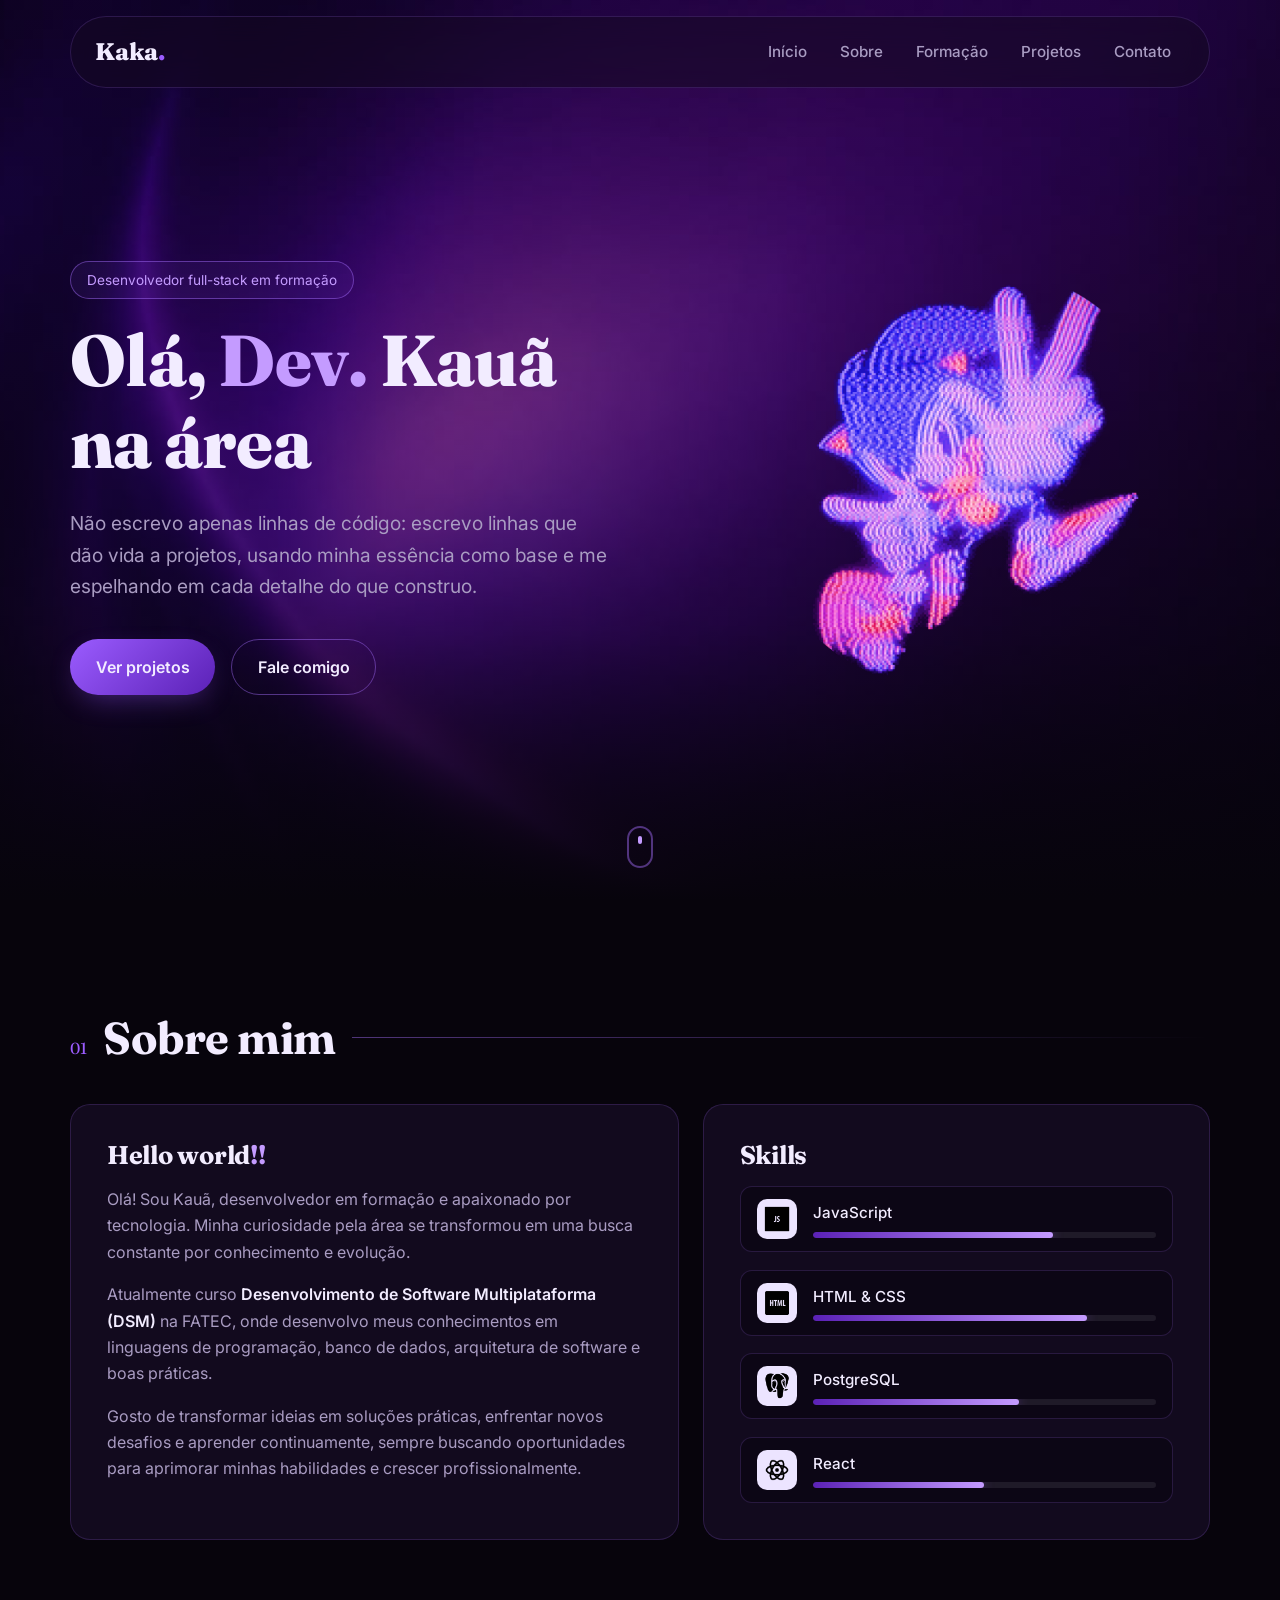
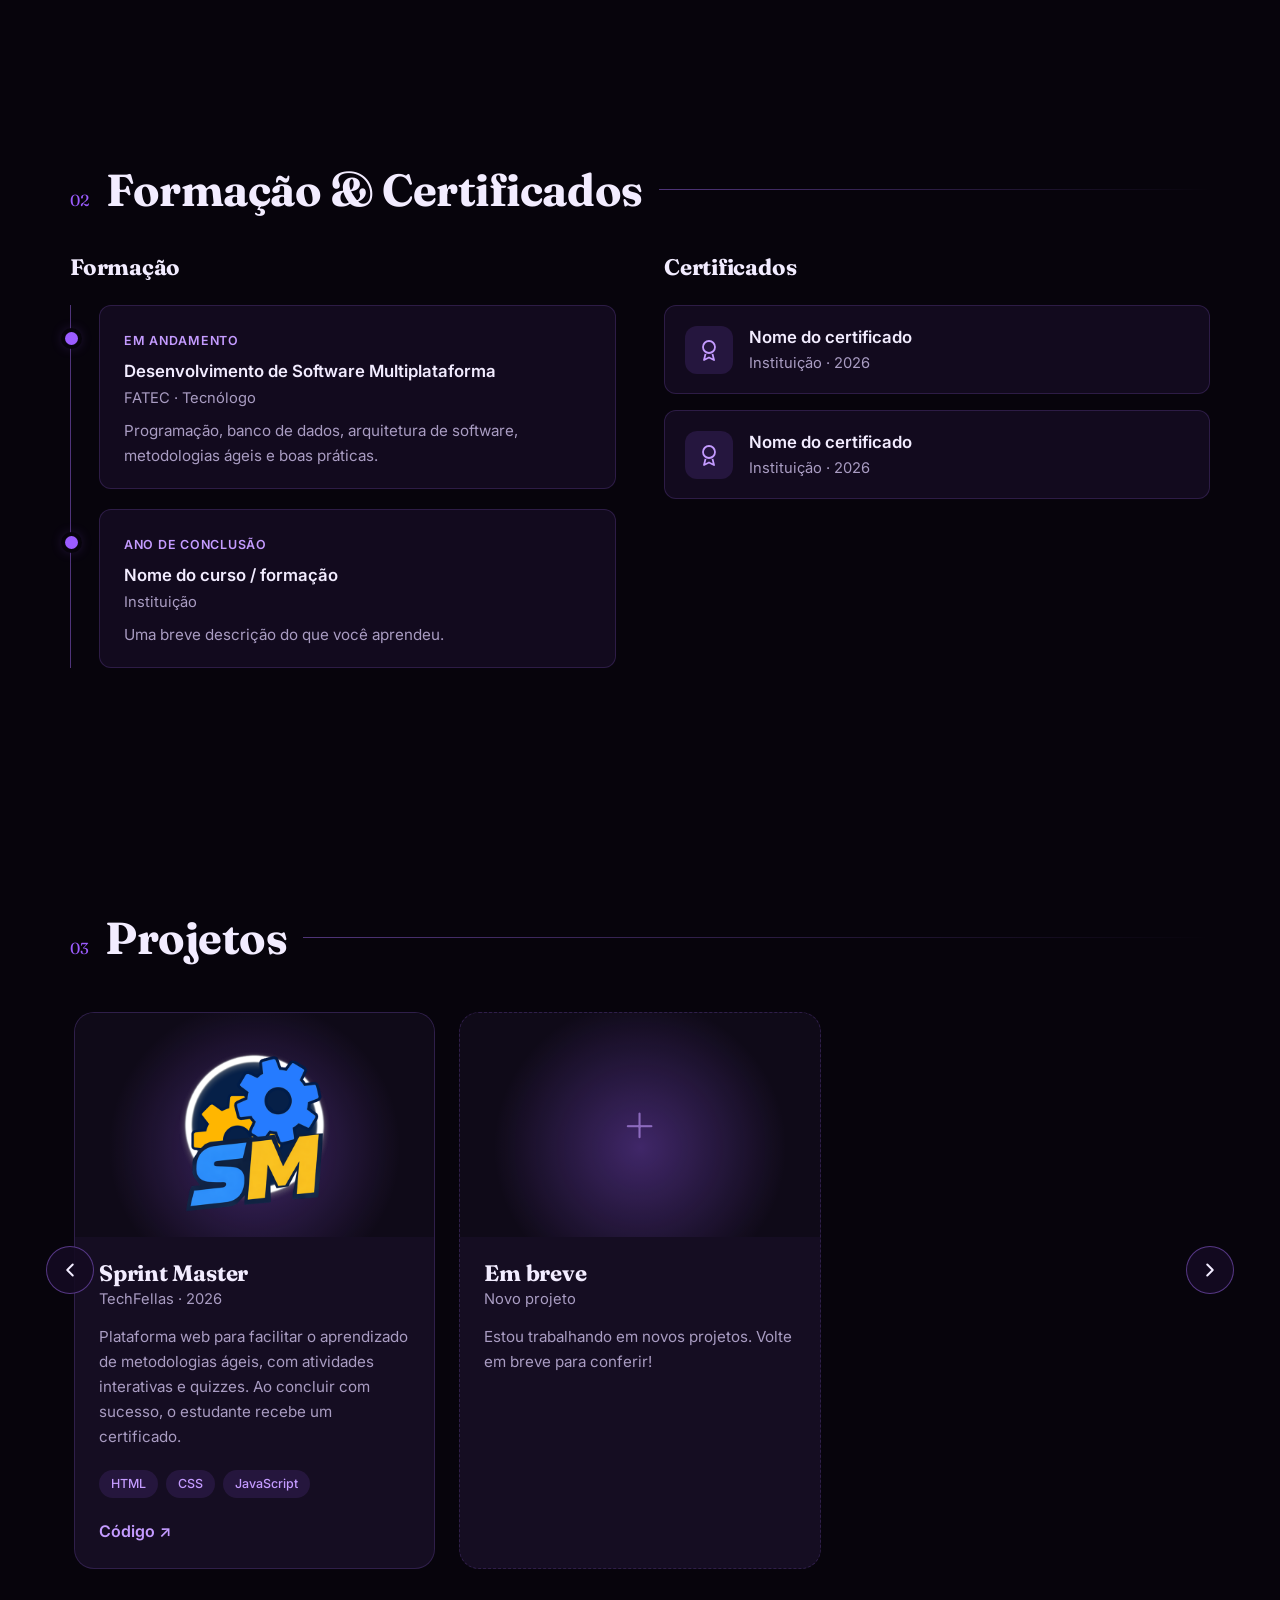
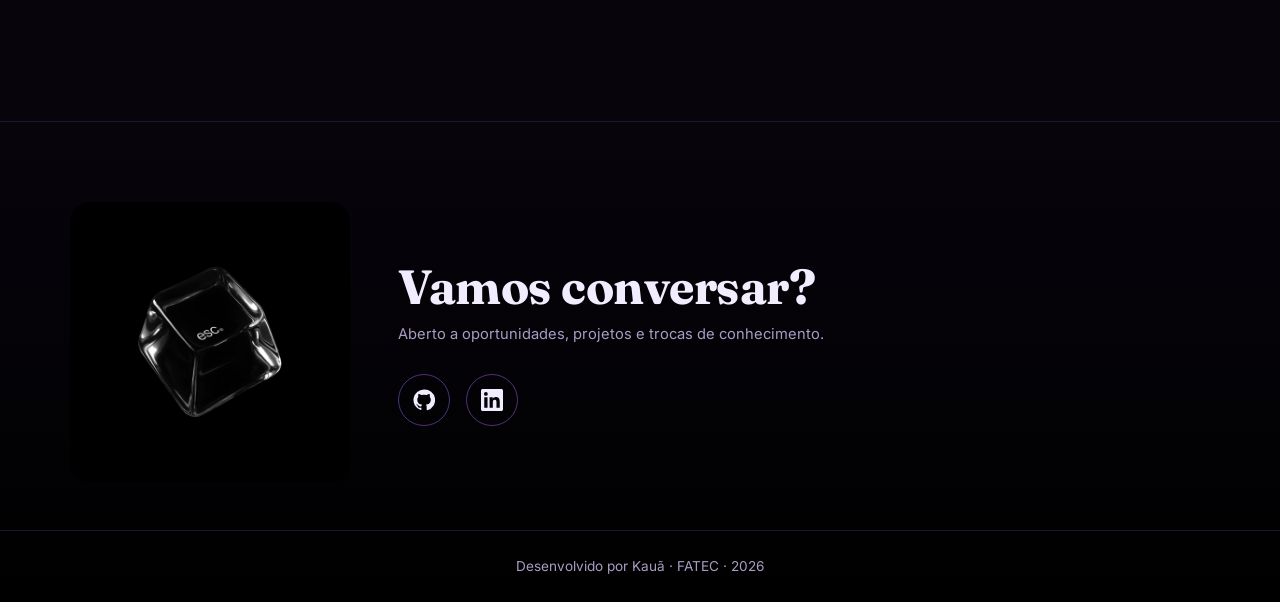
==== docs/index.html @ fb59ce69 "Add files via upload" ====
<!DOCTYPE html>
<html lang="pt-BR" class="no-js">
<head>
    <meta charset="UTF-8">
    <meta name="viewport" content="width=device-width, initial-scale=1.0">
    <meta name="description" content="Portfólio de Kauã Cristian — desenvolvedor full-stack em formação (DSM - FATEC).">
    <title>Kauã | Portfólio</title>

    <link rel="preconnect" href="https://fonts.googleapis.com">
    <link rel="preconnect" href="https://fonts.gstatic.com" crossorigin>
    <link href="https://fonts.googleapis.com/css2?family=Fraunces:opsz,wght@9..144,600;9..144,800&family=Inter:wght@400;500;600&display=swap" rel="stylesheet">

    <link rel="stylesheet" href="assets/css/main.css">
    <script src="assets/js/main.js" defer></script>
</head>

<body>
    <!-- ================= CABEÇALHO ================= -->
    <header class="header" id="header">
        <a href="#home" class="logo">Kaka<span>.</span></a>

        <button class="menu-toggle" id="menu-toggle" aria-label="Abrir menu" aria-expanded="false" aria-controls="nav">
            <span></span><span></span><span></span>
        </button>

        <nav class="nav" id="nav">
            <a href="#home">Início</a>
            <a href="#sobre">Sobre</a>
            <a href="#formacao">Formação</a>
            <a href="#projetos">Projetos</a>
            <a href="#contato">Contato</a>
        </nav>
    </header>

    <main>
        <!-- ================= INÍCIO ================= -->
        <section class="hero" id="home">
            <div class="container hero-grid">
                <div class="hero-text">
                    <p class="eyebrow reveal">Desenvolvedor full-stack em formação</p>
                    <h1 class="reveal" style="--delay: 100ms">
                        Olá, <span class="wave"><span style="--i:0">D</span><span style="--i:1">e</span><span style="--i:2">v</span><span style="--i:3">.</span></span>
                        Kauã<br>na área
                    </h1>
                    <p class="lead reveal" style="--delay: 200ms">
                        Não escrevo apenas linhas de código: escrevo linhas que dão vida a projetos,
                        usando minha essência como base e me espelhando em cada detalhe do que construo.
                    </p>
                    <div class="hero-actions reveal" style="--delay: 300ms">
                        <a href="#projetos" class="btn btn-primary">Ver projetos</a>
                        <a href="#contato" class="btn btn-ghost">Fale comigo</a>
                    </div>
                </div>

                <div class="hero-img reveal" style="--delay: 200ms">
                    <img src="assets/img/sonic.png" alt="Ilustração do Sonic em estilo holográfico roxo" width="400" height="400">
                </div>
            </div>

            <a href="#sobre" class="scroll-hint" aria-label="Rolar para a seção Sobre"><span></span></a>
        </section>

        <!-- ================= SOBRE ================= -->
        <section class="section" id="sobre">
            <div class="container">
                <header class="section-head reveal">
                    <span class="section-tag">01</span>
                    <h2>Sobre mim</h2>
                </header>

                <div class="about-grid">
                    <article class="card reveal">
                        <h3>Hello world<span class="wave"><span style="--i:0">!</span><span style="--i:1">!</span></span></h3>
                        <p>
                            Olá! Sou Kauã, desenvolvedor em formação e apaixonado por tecnologia. Minha curiosidade
                            pela área se transformou em uma busca constante por conhecimento e evolução.
                        </p>
                        <p>
                            Atualmente curso <strong>Desenvolvimento de Software Multiplataforma (DSM)</strong> na
                            FATEC, onde desenvolvo meus conhecimentos em linguagens de programação, banco de dados,
                            arquitetura de software e boas práticas.
                        </p>
                        <p>
                            Gosto de transformar ideias em soluções práticas, enfrentar novos desafios e aprender
                            continuamente, sempre buscando oportunidades para aprimorar minhas habilidades e crescer
                            profissionalmente.
                        </p>
                    </article>

                    <article class="card reveal" style="--delay: 150ms">
                        <h3>Skills</h3>
                        <!-- Para mudar o nível, altere o valor de --level (0% a 100%) -->
                        <ul class="skills">
                            <li class="skill">
                                <img src="assets/img/js.png" alt="" width="40" height="40">
                                <div class="skill-info">
                                    <span>JavaScript</span>
                                    <div class="skill-bar"><div class="skill-fill" style="--level: 70%"></div></div>
                                </div>
                            </li>
                            <li class="skill">
                                <img src="assets/img/html.png" alt="" width="40" height="40">
                                <div class="skill-info">
                                    <span>HTML &amp; CSS</span>
                                    <div class="skill-bar"><div class="skill-fill" style="--level: 80%"></div></div>
                                </div>
                            </li>
                            <li class="skill">
                                <img src="assets/img/postgres.png" alt="" width="40" height="40">
                                <div class="skill-info">
                                    <span>PostgreSQL</span>
                                    <div class="skill-bar"><div class="skill-fill" style="--level: 60%"></div></div>
                                </div>
                            </li>
                            <li class="skill">
                                <img src="assets/img/react.png" alt="" width="40" height="40">
                                <div class="skill-info">
                                    <span>React</span>
                                    <div class="skill-bar"><div class="skill-fill" style="--level: 50%"></div></div>
                                </div>
                            </li>
                        </ul>
                    </article>
                </div>
            </div>
        </section>

        <!-- ================= FORMAÇÃO & CERTIFICADOS ================= -->
        <section class="section" id="formacao">
            <div class="container">
                <header class="section-head reveal">
                    <span class="section-tag">02</span>
                    <h2>Formação &amp; Certificados</h2>
                </header>

                <div class="edu-grid">
                    <!-- ---------- FORMAÇÃO (linha do tempo) ---------- -->
                    <div>
                        <h3 class="sub-title reveal">Formação</h3>
                        <ol class="timeline">
                            <!-- Para adicionar uma formação, copie um <li class="timeline-item"> inteiro -->
                            <li class="timeline-item reveal">
                                <span class="timeline-date">Em andamento</span>
                                <h4>Desenvolvimento de Software Multiplataforma</h4>
                                <p class="muted">FATEC · Tecnólogo</p>
                                <p>Programação, banco de dados, arquitetura de software, metodologias ágeis e boas práticas.</p>
                            </li>
                            <li class="timeline-item reveal" style="--delay: 100ms">
                                <span class="timeline-date">Ano de conclusão</span>
                                <h4>Nome do curso / formação</h4>
                                <p class="muted">Instituição</p>
                                <p>Uma breve descrição do que você aprendeu.</p>
                            </li>
                        </ol>
                    </div>

                    <!-- ---------- CERTIFICADOS ---------- -->
                    <div>
                        <h3 class="sub-title reveal">Certificados</h3>
                        <div class="cert-grid">
                            <!-- Para adicionar um certificado, copie um <a class="cert-card"> inteiro.
                                 Em href coloque o link do certificado (ou o caminho do PDF/imagem em assets/). -->
                            <a class="cert-card reveal" href="#" target="_blank" rel="noopener">
                                <span class="cert-icon" aria-hidden="true">
                                    <svg viewBox="0 0 24 24"><path d="M12 15a6 6 0 1 0 0-12 6 6 0 0 0 0 12Zm-3.5 0.9L7 22l5-2.5L17 22l-1.5-6.1"/></svg>
                                </span>
                                <div>
                                    <h4>Nome do certificado</h4>
                                    <p class="muted">Instituição · 2026</p>
                                </div>
                            </a>
                            <a class="cert-card reveal" href="#" target="_blank" rel="noopener" style="--delay: 100ms">
                                <span class="cert-icon" aria-hidden="true">
                                    <svg viewBox="0 0 24 24"><path d="M12 15a6 6 0 1 0 0-12 6 6 0 0 0 0 12Zm-3.5 0.9L7 22l5-2.5L17 22l-1.5-6.1"/></svg>
                                </span>
                                <div>
                                    <h4>Nome do certificado</h4>
                                    <p class="muted">Instituição · 2026</p>
                                </div>
                            </a>
        </section>

        <!-- ================= PROJETOS (carrossel) ================= -->
        <section class="section" id="projetos">
            <div class="container">
                <header class="section-head reveal">
                    <span class="section-tag">03</span>
                    <h2>Projetos</h2>
                </header>

                <div class="carousel reveal" data-carousel>
                    <button class="carousel-btn prev" data-prev aria-label="Projeto anterior">
                        <svg viewBox="0 0 24 24"><path d="M15 18l-6-6 6-6"/></svg>
                    </button>

                    <ul class="carousel-track" data-track>
                        <!-- Para adicionar um projeto, copie um <li class="project-card"> inteiro.
                             O carrossel se ajusta sozinho à quantidade de projetos. -->
                        <li class="project-card">
                            <div class="project-cover">
                                <img src="assets/img/579994427-b285bf24-ae11-4279-830a-d5c1bcd4bd6b.png" alt="Logo do Sprint Master" loading="lazy">
                            </div>
                            <div class="project-body">
                                <h3>Sprint Master</h3>
                                <p class="muted">TechFellas · 2026</p>
                                <p>
                                    Plataforma web para facilitar o aprendizado de metodologias ágeis, com atividades
                                    interativas e quizzes. Ao concluir com sucesso, o estudante recebe um certificado.
                                </p>
                                <ul class="tags">
                                    <li>HTML</li><li>CSS</li><li>JavaScript</li>
                                </ul>
                                <div class="project-links">
                                    <a href="https://github.com/KauaCristian-Dev" target="_blank" rel="noopener">Código ↗</a>
                                </div>
                            </div>
                        </li>

                        <li class="project-card project-card--soon">
                            <div class="project-cover">
                                <span class="soon-icon" aria-hidden="true">+</span>
                            </div>
                            <div class="project-body">
                                <h3>Em breve</h3>
                                <p class="muted">Novo projeto</p>
                                <p>Estou trabalhando em novos projetos. Volte em breve para conferir!</p>
                            </div>
                        </li>
                    </ul>

                    <button class="carousel-btn next" data-next aria-label="Próximo projeto">
                        <svg viewBox="0 0 24 24"><path d="M9 18l6-6-6-6"/></svg>
                    </button>

                    <div class="carousel-dots" data-dots></div>
                </div>
            </div>
        </section>
    </main>

    <!-- ================= RODAPÉ / CONTATO ================= -->
    <footer class="footer" id="contato">
        <div class="container footer-grid">
            <img src="assets/img/esc.jpg" alt="Tecla ESC de vidro" class="footer-img reveal" loading="lazy">

            <div class="footer-content reveal" style="--delay: 100ms">
                <h2>Vamos conversar?</h2>
                <p class="muted">Aberto a oportunidades, projetos e trocas de conhecimento.</p>

                <div class="socials">
                    <a href="https://github.com/KauaCristian-Dev" target="_blank" rel="noopener" aria-label="GitHub">
                        <svg viewBox="0 0 24 24"><path d="M12 .5a11.5 11.5 0 0 0-3.64 22.41c.58.1.79-.25.79-.56v-2c-3.2.7-3.88-1.37-3.88-1.37-.52-1.33-1.28-1.69-1.28-1.69-1.05-.71.08-.7.08-.7 1.16.08 1.77 1.19 1.77 1.19 1.03 1.76 2.7 1.25 3.36.96.1-.75.4-1.25.73-1.54-2.56-.29-5.25-1.28-5.25-5.69 0-1.26.45-2.29 1.19-3.1-.12-.29-.52-1.46.11-3.05 0 0 .97-.31 3.17 1.18a11 11 0 0 1 5.77 0c2.2-1.49 3.17-1.18 3.17-1.18.63 1.59.23 2.76.11 3.05.74.81 1.19 1.84 1.19 3.1 0 4.42-2.7 5.39-5.27 5.68.41.36.78 1.06.78 2.14v3.17c0 .31.21.67.8.56A11.5 11.5 0 0 0 12 .5Z"/></svg>
                    </a>
                    <!-- Troque o href pelo link do seu LinkedIn -->
                    <a href="#" target="_blank" rel="noopener" aria-label="LinkedIn">
                        <svg viewBox="0 0 24 24"><path d="M20.45 20.45h-3.56v-5.57c0-1.33-.02-3.04-1.85-3.04-1.85 0-2.14 1.45-2.14 2.94v5.67H9.35V9h3.41v1.56h.05c.48-.9 1.64-1.85 3.37-1.85 3.6 0 4.27 2.37 4.27 5.46v6.28ZM5.34 7.43a2.06 2.06 0 1 1 0-4.13 2.06 2.06 0 0 1 0 4.13ZM7.12 20.45H3.56V9h3.56v11.45ZM22.22 0H1.77C.79 0 0 .77 0 1.73v20.54C0 23.23.79 24 1.77 24h20.45c.98 0 1.78-.77 1.78-1.73V1.73C24 .77 23.2 0 22.22 0Z"/></svg>
                    </a>
                </div>
            </div>
        </div>

        <p class="copyright">Desenvolvido por Kauã · FATEC · <span id="year">2026</span></p>
    </footer>
</body>

</html>
---- docs/assets/css/main.css ----
/* =========================================================
   VARIÁVEIS (cores, fontes e medidas usadas no site todo)
   ========================================================= */
:root {
    --bg: #07040c;
    --bg-soft: #0f0a18;
    --surface: rgba(28, 16, 44, 0.6);
    --surface-solid: #150d22;
    --border: rgba(167, 112, 255, 0.18);
    --border-strong: rgba(167, 112, 255, 0.45);

    --purple: #9b5cff;
    --purple-light: #c49bff;
    --purple-dark: #5b21b6;
    --glow: rgba(155, 92, 255, 0.45);

    --text: #f2ecff;
    --text-muted: #a99cc2;

    --font-title: "Fraunces", Georgia, serif;
    --font-body: "Inter", system-ui, -apple-system, "Segoe UI", sans-serif;

    --radius: 20px;
    --radius-sm: 12px;
    --container: 1140px;
    --header-h: 72px;
}

/* =========================================================
   RESET E BASE
   ========================================================= */
*,
*::before,
*::after {
    box-sizing: border-box;
    margin: 0;
    padding: 0;
}

html {
    scroll-behavior: smooth;
    scroll-padding-top: calc(var(--header-h) + 24px);
}

body {
    font-family: var(--font-body);
    font-size: 1rem;
    line-height: 1.65;
    color: var(--text);
    background-color: var(--bg);
    /* brilhos roxos de fundo */
    background-image:
        radial-gradient(60rem 40rem at 85% -10%, rgba(124, 58, 237, 0.22), transparent 60%),
        radial-gradient(50rem 40rem at -10% 40%, rgba(91, 33, 182, 0.18), transparent 60%),
        radial-gradient(50rem 40rem at 110% 90%, rgba(155, 92, 255, 0.12), transparent 60%);
    background-attachment: fixed;
    overflow-x: hidden;
}

img,
svg {
    display: block;
    max-width: 100%;
}

a {
    color: inherit;
    text-decoration: none;
}

ul,
ol {
    list-style: none;
}

button {
    font: inherit;
    color: inherit;
    background: none;
    border: none;
    cursor: pointer;
}

h1,
h2,
h3 {
    font-family: var(--font-title);
    line-height: 1.15;
    letter-spacing: -0.01em;
}

::selection {
    background: var(--purple);
    color: #fff;
}

:focus-visible {
    outline: 2px solid var(--purple-light);
    outline-offset: 3px;
    border-radius: 6px;
}

/* =========================================================
   UTILITÁRIOS
   ========================================================= */
.container {
    width: min(100% - 2rem, var(--container));
    margin-inline: auto;
}

.muted {
    color: var(--text-muted);
    font-size: 0.92rem;
}

.card {
    background: var(--surface);
    border: 1px solid var(--border);
    border-radius: var(--radius);
    padding: clamp(1.5rem, 3vw, 2.25rem);
    backdrop-filter: blur(14px);
    -webkit-backdrop-filter: blur(14px);
}

/* letras que sobem e descem */
.wave span {
    display: inline-block;
    color: var(--purple-light);
    animation: wave 1.5s ease-in-out infinite alternate;
    animation-delay: calc(var(--i) * 0.3s);
}

@keyframes wave {
    to {
        transform: translateY(-6px);
    }
}

/* =========================================================
   ANIMAÇÃO DE ENTRADA AO ROLAR (leve subida)
   O JS adiciona a classe .is-visible quando o elemento aparece.
   ========================================================= */
.reveal {
    opacity: 0;
    transform: translateY(40px);
    transition:
        opacity 0.8s ease,
        transform 0.8s cubic-bezier(0.22, 1, 0.36, 1);
    transition-delay: var(--delay, 0ms);
}

.reveal.is-visible {
    opacity: 1;
    transform: none;
}

/* sem JS, mostra tudo normalmente */
.no-js .reveal {
    opacity: 1;
    transform: none;
}

/* =========================================================
   BOTÕES
   ========================================================= */
.btn {
    display: inline-flex;
    align-items: center;
    justify-content: center;
    gap: 0.5rem;
    padding: 0.85rem 1.6rem;
    border-radius: 999px;
    font-weight: 600;
    transition: transform 0.25s, box-shadow 0.25s, background-color 0.25s, border-color 0.25s;
}

.btn:hover {
    transform: translateY(-3px);
}

.btn-primary {
    background: linear-gradient(135deg, var(--purple), var(--purple-dark));
    box-shadow: 0 10px 30px -10px var(--glow);
}

.btn-primary:hover {
    box-shadow: 0 14px 40px -8px var(--glow);
}

.btn-ghost {
    border: 1px solid var(--border-strong);
}

.btn-ghost:hover {
    background: rgba(155, 92, 255, 0.12);
    border-color: var(--purple-light);
}

/* =========================================================
   CABEÇALHO
   ========================================================= */
.header {
    position: fixed;
    top: 16px;
    left: 50%;
    z-index: 100;
    transform: translateX(-50%);
    width: min(100% - 2rem, var(--container));
    height: var(--header-h);
    padding: 0 1.5rem;
    display: flex;
    align-items: center;
    justify-content: space-between;
    background: rgba(20, 10, 34, 0.55);
    border: 1px solid var(--border);
    border-radius: 999px;
    backdrop-filter: blur(16px);
    -webkit-backdrop-filter: blur(16px);
    transition: width 0.4s ease, background-color 0.4s ease, top 0.4s ease;
}

.header.scrolled {
    top: 10px;
    width: min(100% - 2rem, 820px);
    background: rgba(12, 6, 22, 0.85);
}

.logo {
    font-family: var(--font-title);
    font-size: 1.5rem;
    font-weight: 800;
}

.logo span {
    color: var(--purple);
}

.nav {
    display: flex;
    gap: 0.25rem;
}

.nav a {
    padding: 0.5rem 0.9rem;
    border-radius: 999px;
    font-size: 0.95rem;
    font-weight: 500;
    color: var(--text-muted);
    transition: color 0.25s, background-color 0.25s;
}

.nav a:hover,
.nav a.active {
    color: var(--text);
    background: rgba(155, 92, 255, 0.15);
}

/* botão hambúrguer (só no celular) */
.menu-toggle {
    display: none;
    width: 40px;
    height: 40px;
    flex-direction: column;
    justify-content: center;
    align-items: center;
    gap: 5px;
}

.menu-toggle span {
    width: 22px;
    height: 2px;
    background: var(--text);
    border-radius: 2px;
    transition: transform 0.3s, opacity 0.3s;
}

.menu-toggle[aria-expanded="true"] span:nth-child(1) {
    transform: translateY(7px) rotate(45deg);
}

.menu-toggle[aria-expanded="true"] span:nth-child(2) {
    opacity: 0;
}

.menu-toggle[aria-expanded="true"] span:nth-child(3) {
    transform: translateY(-7px) rotate(-45deg);
}

/* =========================================================
   INÍCIO (HERO)
   ========================================================= */
.hero {
    position: relative;
    min-height: 100vh;
    min-height: 100svh;
    display: flex;
    align-items: center;
    padding: calc(var(--header-h) + 3rem) 0 4rem;
    background:
        linear-gradient(180deg, rgba(7, 4, 12, 0.2) 0%, rgba(7, 4, 12, 0.6) 70%, var(--bg) 100%),
        url("../img/project-bg.jpeg") center / cover no-repeat;
}

.hero-grid {
    display: grid;
    grid-template-columns: 1.1fr 0.9fr;
    align-items: center;
    gap: 3rem;
}

.eyebrow {
    display: inline-block;
    margin-bottom: 1.25rem;
    padding: 0.4rem 1rem;
    border: 1px solid var(--border-strong);
    border-radius: 999px;
    font-size: 0.85rem;
    color: var(--purple-light);
    background: rgba(155, 92, 255, 0.08);
}

.hero h1 {
    font-size: clamp(2.6rem, 6vw, 4.5rem);
    font-weight: 800;
}

.lead {
    max-width: 34rem;
    margin-top: 1.5rem;
    font-size: clamp(1.05rem, 1.6vw, 1.2rem);
    color: var(--text-muted);
}

.hero-actions {
    display: flex;
    flex-wrap: wrap;
    gap: 1rem;
    margin-top: 2.25rem;
}

.hero-img {
    position: relative;
    display: flex;
    justify-content: center;
}

.hero-img::before {
    content: "";
    position: absolute;
    inset: 10%;
    background: radial-gradient(circle, var(--glow), transparent 70%);
    filter: blur(40px);
    z-index: -1;
}

.hero-img img {
    width: min(100%, 420px);
    height: auto;
    animation: float 5s ease-in-out infinite;
}

@keyframes float {
    50% {
        transform: translateY(-16px);
    }
}

.scroll-hint {
    position: absolute;
    bottom: 2rem;
    left: 50%;
    transform: translateX(-50%);
    width: 26px;
    height: 42px;
    border: 2px solid var(--border-strong);
    border-radius: 999px;
}

.scroll-hint span {
    position: absolute;
    top: 8px;
    left: 50%;
    width: 4px;
    height: 8px;
    margin-left: -2px;
    border-radius: 2px;
    background: var(--purple-light);
    animation: scroll-dot 1.8s ease-in-out infinite;
}

@keyframes scroll-dot {
    0% {
        opacity: 0;
        transform: translateY(0);
    }
    40% {
        opacity: 1;
    }
    100% {
        opacity: 0;
        transform: translateY(14px);
    }
}

/* =========================================================
   SEÇÕES (padrão)
   ========================================================= */
.section {
    padding: clamp(4rem, 10vw, 7rem) 0;
}

.section-head {
    display: flex;
    align-items: baseline;
    gap: 1rem;
    margin-bottom: 2.5rem;
}

.section-head h2 {
    font-size: clamp(2rem, 4vw, 2.8rem);
}

.section-tag {
    font-family: var(--font-title);
    font-size: 1rem;
    color: var(--purple);
}

.section-head::after {
    content: "";
    flex: 1;
    height: 1px;
    align-self: center;
    background: linear-gradient(90deg, var(--border-strong), transparent);
}

.sub-title {
    font-size: 1.4rem;
    margin-bottom: 1.5rem;
}

/* =========================================================
   SOBRE
   ========================================================= */
.about-grid {
    display: grid;
    grid-template-columns: 1.2fr 1fr;
    gap: 1.5rem;
}

.about-grid h3 {
    font-size: 1.6rem;
    margin-bottom: 1rem;
}

.about-grid p + p {
    margin-top: 1rem;
}

.about-grid p {
    color: var(--text-muted);
}

.about-grid strong {
    color: var(--text);
    font-weight: 600;
}

.skills {
    display: grid;
    gap: 1.1rem;
}

.skill {
    display: flex;
    align-items: center;
    gap: 1rem;
    padding: 0.75rem 1rem;
    border: 1px solid var(--border);
    border-radius: var(--radius-sm);
    background: rgba(7, 4, 12, 0.4);
    transition: border-color 0.3s, transform 0.3s;
}

.skill:hover {
    border-color: var(--border-strong);
    transform: translateX(4px);
}

.skill img {
    width: 40px;
    height: 40px;
    object-fit: contain;
    flex-shrink: 0;
    padding: 6px;
    border-radius: 10px;
    background: #ece4ff;
}

.skill-info {
    flex: 1;
}

.skill-info span {
    display: block;
    font-weight: 500;
    font-size: 0.95rem;
    margin-bottom: 0.4rem;
}

.skill-bar {
    height: 6px;
    border-radius: 999px;
    background: rgba(255, 255, 255, 0.08);
    overflow: hidden;
}

/* a barra enche quando o card aparece na tela */
.skill-fill {
    height: 100%;
    width: 0;
    border-radius: inherit;
    background: linear-gradient(90deg, var(--purple-dark), var(--purple-light));
    box-shadow: 0 0 12px var(--glow);
    transition: width 1.4s cubic-bezier(0.22, 1, 0.36, 1) 0.4s;
}

.is-visible .skill-fill,
.no-js .skill-fill {
    width: var(--level);
}

/* =========================================================
   FORMAÇÃO & CERTIFICADOS
   ========================================================= */
.edu-grid {
    display: grid;
    grid-template-columns: 1fr 1fr;
    gap: 3rem;
}

.timeline {
    position: relative;
    padding-left: 1.75rem;
    border-left: 1px solid var(--border-strong);
}

.timeline-item {
    position: relative;
    padding: 1.25rem 1.5rem;
    margin-bottom: 1.25rem;
    background: var(--surface);
    border: 1px solid var(--border);
    border-radius: var(--radius-sm);
}

.timeline-item::before {
    content: "";
    position: absolute;
    left: calc(-1.75rem - 7px);
    top: 1.6rem;
    width: 13px;
    height: 13px;
    border-radius: 50%;
    background: var(--purple);
    box-shadow: 0 0 0 4px var(--bg), 0 0 14px var(--glow);
}

.timeline-date {
    display: inline-block;
    font-size: 0.78rem;
    font-weight: 600;
    text-transform: uppercase;
    letter-spacing: 0.06em;
    color: var(--purple-light);
    margin-bottom: 0.4rem;
}

.timeline-item h4,
.cert-card h4 {
    font-size: 1.05rem;
    font-weight: 600;
}

.timeline-item p:last-child {
    margin-top: 0.5rem;
    color: var(--text-muted);
    font-size: 0.95rem;
}

.cert-grid {
    display: grid;
    gap: 1rem;
}

.cert-card {
    display: flex;
    align-items: center;
    gap: 1rem;
    padding: 1.1rem 1.25rem;
    background: var(--surface);
    border: 1px solid var(--border);
    border-radius: var(--radius-sm);
    transition: border-color 0.3s, transform 0.3s, box-shadow 0.3s;
}

.cert-card:hover {
    border-color: var(--border-strong);
    transform: translateY(-4px);
    box-shadow: 0 12px 30px -15px var(--glow);
}

.cert-icon {
    display: grid;
    place-items: center;
    width: 48px;
    height: 48px;
    flex-shrink: 0;
    border-radius: 12px;
    background: rgba(155, 92, 255, 0.14);
}

.cert-icon svg {
    width: 24px;
    height: 24px;
    fill: none;
    stroke: var(--purple-light);
    stroke-width: 1.8;
    stroke-linejoin: round;
}

/* =========================================================
   PROJETOS — CARROSSEL
   ========================================================= */
.carousel {
    position: relative;
    --per-view: 3;
    --gap: 1.5rem;
}

.carousel-track {
    display: flex;
    gap: var(--gap);
    overflow-x: auto;
    scroll-snap-type: x mandatory;
    scroll-behavior: smooth;
    scrollbar-width: none;
    padding: 0.5rem 0.25rem 1rem;
}

.carousel-track::-webkit-scrollbar {
    display: none;
}

.project-card {
    flex: 0 0 calc((100% - var(--gap) * (var(--per-view) - 1)) / var(--per-view));
    scroll-snap-align: start;
    display: flex;
    flex-direction: column;
    background: var(--surface-solid);
    border: 1px solid var(--border);
    border-radius: var(--radius);
    overflow: hidden;
    transition: transform 0.35s, border-color 0.35s, box-shadow 0.35s;
}

.project-card:hover {
    transform: translateY(-6px);
    border-color: var(--border-strong);
    box-shadow: 0 20px 40px -20px var(--glow);
}

.project-cover {
    display: grid;
    place-items: center;
    aspect-ratio: 16 / 10;
    background:
        radial-gradient(circle at 50% 60%, rgba(155, 92, 255, 0.35), transparent 65%),
        var(--bg-soft);
}

.project-cover img {
    width: 55%;
    height: 80%;
    object-fit: contain;
    transition: transform 0.5s;
}

.project-card:hover .project-cover img {
    transform: scale(1.06);
}

.project-body {
    display: flex;
    flex-direction: column;
    flex: 1;
    padding: 1.5rem;
}

.project-body h3 {
    font-size: 1.4rem;
}

.project-body > p:not(.muted) {
    margin-top: 0.8rem;
    color: var(--text-muted);
    font-size: 0.95rem;
}

.tags {
    display: flex;
    flex-wrap: wrap;
    gap: 0.5rem;
    margin-top: 1.25rem;
}

.tags li {
    padding: 0.25rem 0.75rem;
    border-radius: 999px;
    font-size: 0.78rem;
    font-weight: 500;
    color: var(--purple-light);
    background: rgba(155, 92, 255, 0.12);
}

.project-links {
    margin-top: auto;
    padding-top: 1.25rem;
}

.project-links a {
    font-weight: 600;
    color: var(--purple-light);
    transition: color 0.25s;
}

.project-links a:hover {
    color: #fff;
}

.project-card--soon {
    border-style: dashed;
}

.soon-icon {
    font-family: var(--font-title);
    font-size: 4rem;
    color: var(--purple-light);
    opacity: 0.6;
}

/* setas */
.carousel-btn {
    position: absolute;
    top: 40%;
    z-index: 2;
    display: grid;
    place-items: center;
    width: 48px;
    height: 48px;
    border-radius: 50%;
    background: rgba(20, 10, 34, 0.9);
    border: 1px solid var(--border-strong);
    transition: background-color 0.25s, opacity 0.25s, transform 0.25s;
}

.carousel-btn svg {
    width: 22px;
    height: 22px;
    fill: none;
    stroke: currentColor;
    stroke-width: 2.2;
    stroke-linecap: round;
    stroke-linejoin: round;
}

.carousel-btn:hover:not(:disabled) {
    background: var(--purple);
    transform: scale(1.08);
}

.carousel-btn:disabled {
    opacity: 0.3;
    cursor: default;
}

.carousel-btn.prev {
    left: -24px;
}

.carousel-btn.next {
    right: -24px;
}

/* quando todos os projetos cabem na tela, as setas somem */
.carousel.is-static .carousel-btn,
.carousel.is-static .carousel-dots {
    display: none;
}

/* bolinhas */
.carousel-dots {
    display: flex;
    justify-content: center;
    gap: 0.6rem;
    margin-top: 1.5rem;
}

.carousel-dots button {
    width: 10px;
    height: 10px;
    border-radius: 999px;
    background: var(--border-strong);
    transition: width 0.3s, background-color 0.3s;
}

.carousel-dots button.active {
    width: 28px;
    background: var(--purple);
}

/* =========================================================
   RODAPÉ / CONTATO
   ========================================================= */
.footer {
    padding-top: clamp(3rem, 8vw, 5rem);
    border-top: 1px solid var(--border);
    background: linear-gradient(180deg, var(--bg) 0%, #000 100%);
}

.footer-grid {
    display: grid;
    grid-template-columns: 280px 1fr;
    align-items: center;
    gap: 3rem;
}

.footer-img {
    width: 100%;
    border-radius: var(--radius);
    transition: transform 0.5s;
}

.footer-img:hover {
    transform: translateY(-6px) rotate(-3deg);
}

.footer-content h2 {
    font-size: clamp(2rem, 4vw, 3rem);
    margin-bottom: 0.5rem;
}

.socials {
    display: flex;
    gap: 1rem;
    margin-top: 1.75rem;
}

.socials a {
    display: grid;
    place-items: center;
    width: 52px;
    height: 52px;
    border-radius: 50%;
    border: 1px solid var(--border-strong);
    transition: background-color 0.3s, transform 0.3s, box-shadow 0.3s;
}

.socials a:hover {
    background: var(--purple);
    transform: translateY(-4px);
    box-shadow: 0 10px 25px -8px var(--glow);
}

.socials svg {
    width: 22px;
    height: 22px;
    fill: currentColor;
}

.copyright {
    margin-top: 3rem;
    padding: 1.5rem 1rem;
    text-align: center;
    font-size: 0.85rem;
    color: var(--text-muted);
    border-top: 1px solid var(--border);
}

/* =========================================================
   RESPONSIVO
   ========================================================= */
@media (max-width: 1000px) {
    .carousel {
        --per-view: 2;
    }

    .carousel-btn.prev {
        left: -8px;
    }

    .carousel-btn.next {
        right: -8px;
    }
}

@media (max-width: 860px) {
    .hero-grid,
    .about-grid,
    .edu-grid,
    .footer-grid {
        grid-template-columns: 1fr;
    }

    .hero-grid {
        text-align: center;
    }

    .hero-text {
        order: 2;
    }

    .lead {
        margin-inline: auto;
    }

    .hero-actions {
        justify-content: center;
    }

    .hero-img img {
        width: min(70%, 300px);
    }

    .footer-grid {
        text-align: center;
    }

    .footer-img {
        max-width: 200px;
        margin-inline: auto;
    }

    .socials {
        justify-content: center;
    }

    /* menu do celular */
    .menu-toggle {
        display: flex;
    }

    .nav {
        position: absolute;
        top: calc(100% + 10px);
        left: 0;
        right: 0;
        flex-direction: column;
        padding: 0.75rem;
        background: rgba(12, 6, 22, 0.96);
        border: 1px solid var(--border);
        border-radius: var(--radius);
        opacity: 0;
        visibility: hidden;
        transform: translateY(-10px);
        transition: opacity 0.3s, transform 0.3s, visibility 0.3s;
    }

    .nav.open {
        opacity: 1;
        visibility: visible;
        transform: none;
    }

    .nav a {
        padding: 0.85rem 1rem;
        border-radius: var(--radius-sm);
    }

    .header.scrolled {
        width: min(100% - 2rem, var(--container));
    }
}

@media (max-width: 600px) {
    :root {
        --header-h: 62px;
    }

    .carousel {
        --per-view: 1;
    }

    .carousel-btn {
        display: none;
    }

    /* mostra uma pontinha do próximo card para indicar que dá pra arrastar */
    .project-card {
        flex-basis: 88%;
    }
}

/* respeita quem prefere menos animação */
@media (prefers-reduced-motion: reduce) {
    *,
    *::before,
    *::after {
        animation: none !important;
        transition: none !important;
        scroll-behavior: auto !important;
    }

    .reveal {
        opacity: 1;
        transform: none;
    }
}
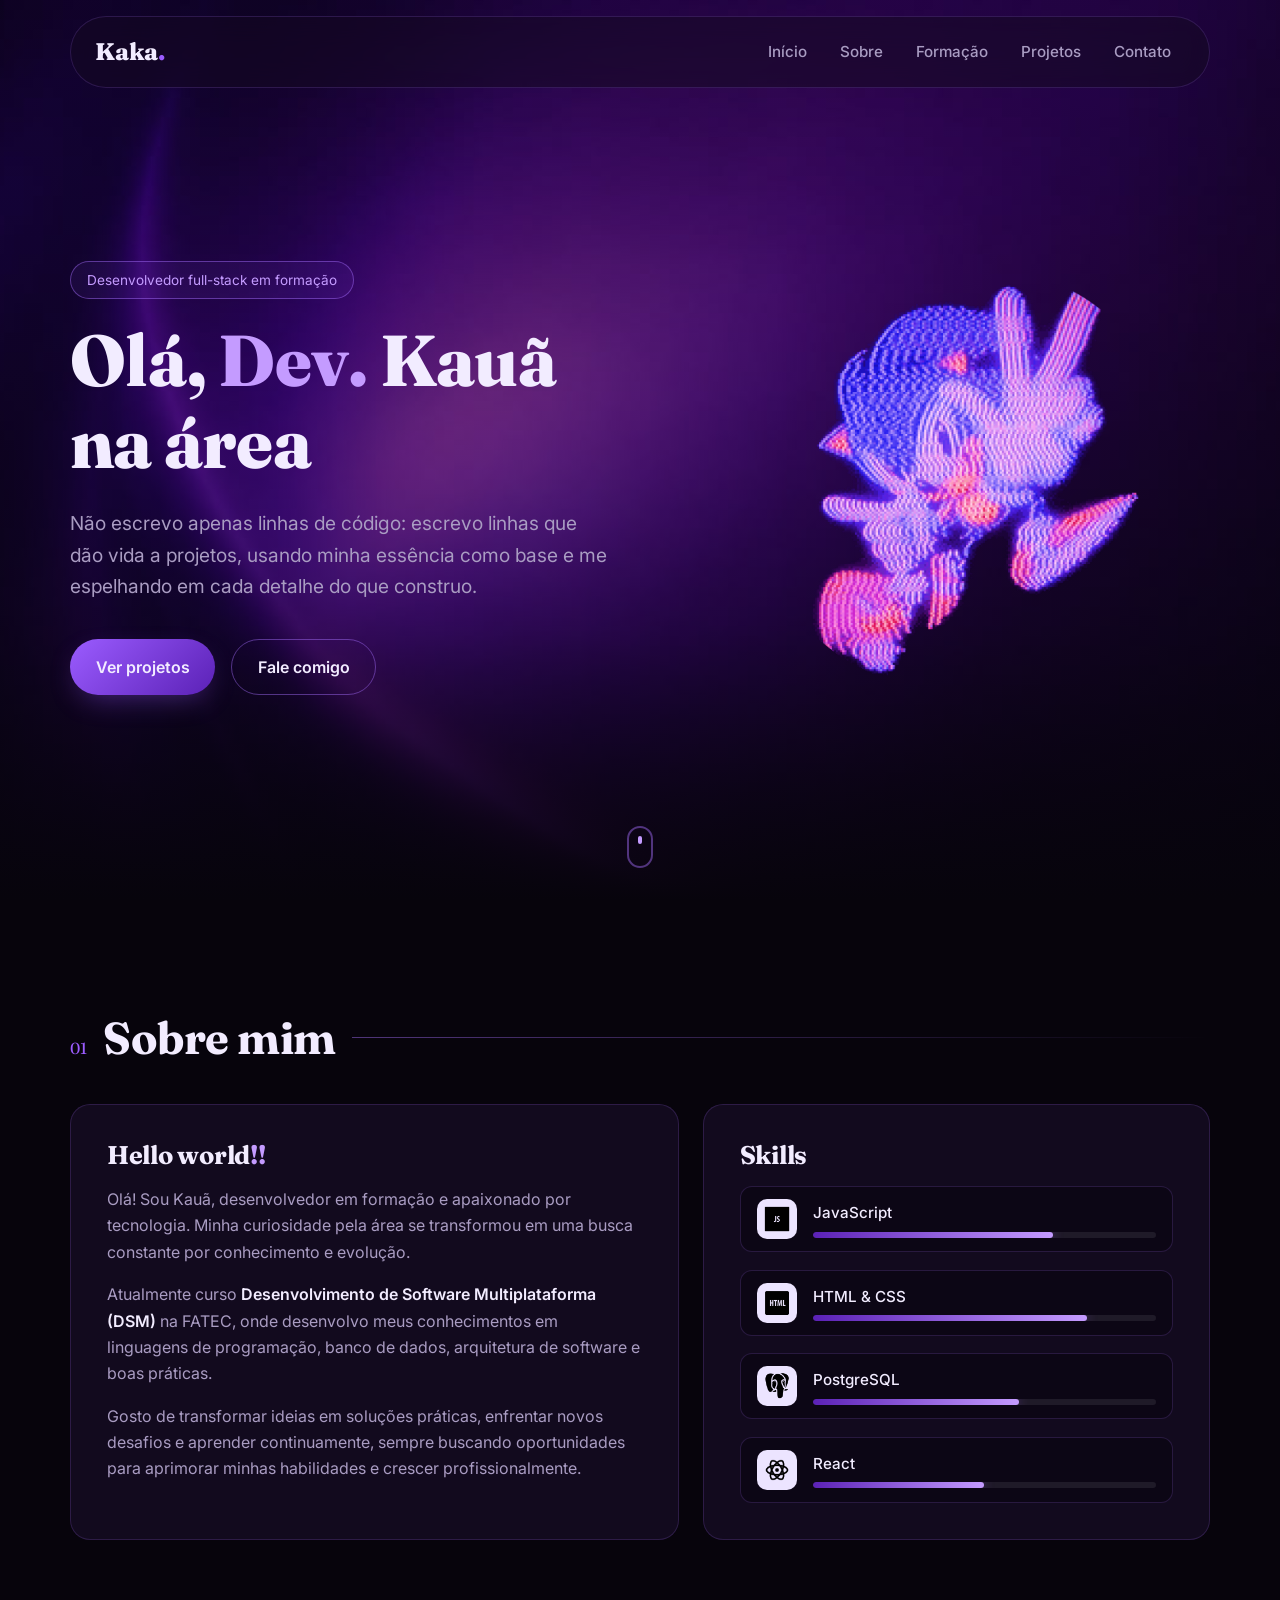
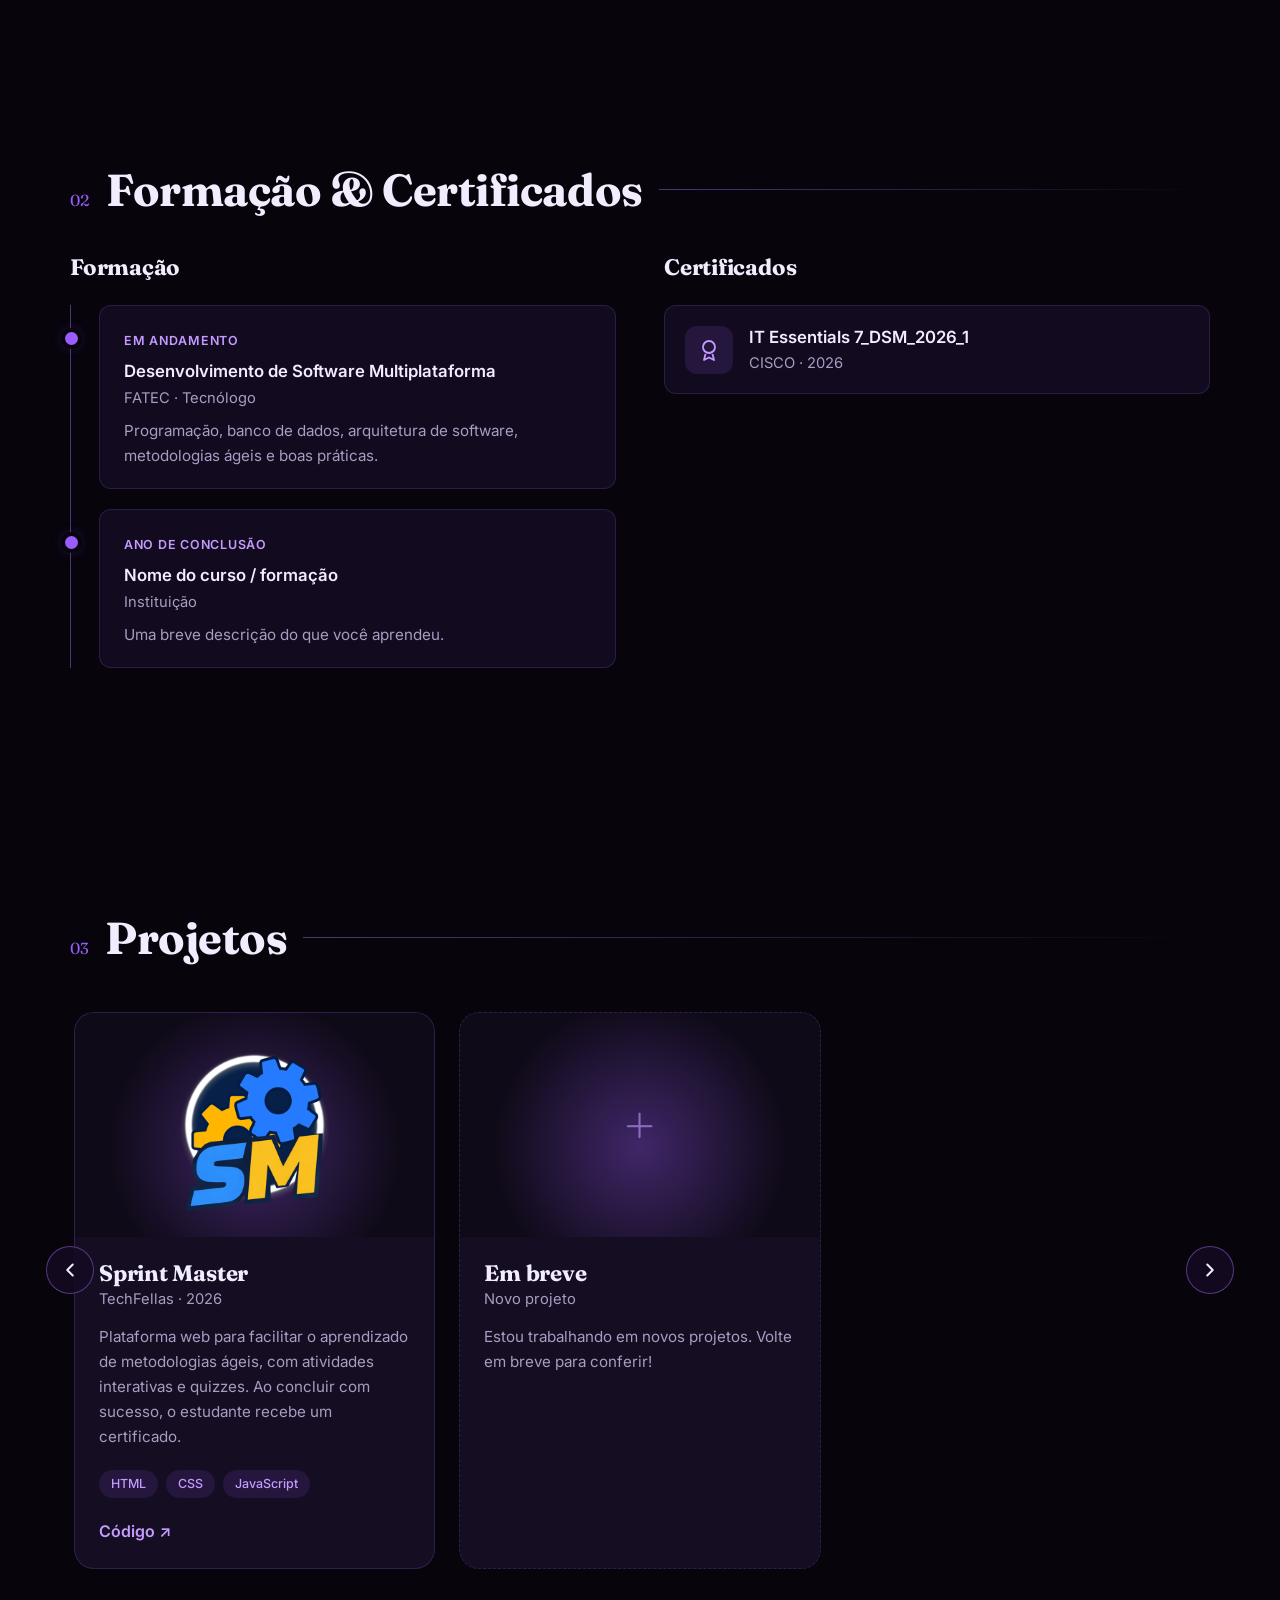
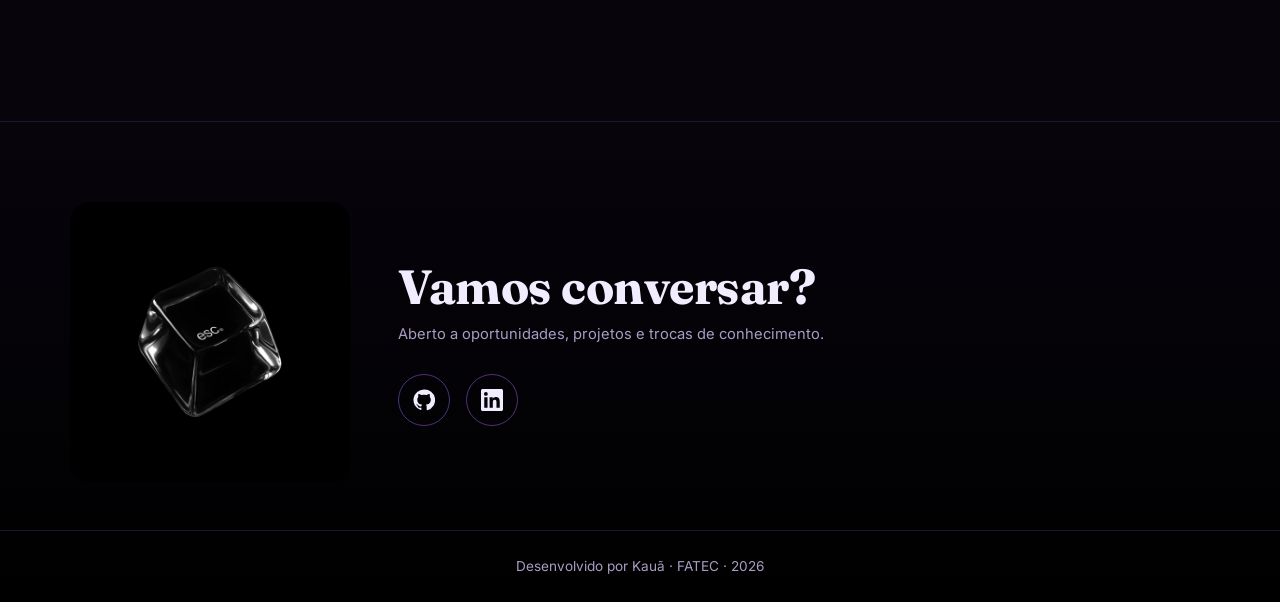
==== commit b92e2855: "mudanças" ====
--- a/docs/index.html
+++ b/docs/index.html
@@ -158,24 +158,13 @@
                     <div>
                         <h3 class="sub-title reveal">Certificados</h3>
                         <div class="cert-grid">
-                            <!-- Para adicionar um certificado, copie um <a class="cert-card"> inteiro.
-                                 Em href coloque o link do certificado (ou o caminho do PDF/imagem em assets/). -->
-                            <a class="cert-card reveal" href="#" target="_blank" rel="noopener">
+                            <a class="cert-card reveal" href="./assets/certificados/IT_Essentials_certificate_dev-kaua-tech-gmail-com_93477c80-088c-4570-9f5a-e9c981d006e8.pdf" target="_blank" rel="noopener">
                                 <span class="cert-icon" aria-hidden="true">
                                     <svg viewBox="0 0 24 24"><path d="M12 15a6 6 0 1 0 0-12 6 6 0 0 0 0 12Zm-3.5 0.9L7 22l5-2.5L17 22l-1.5-6.1"/></svg>
                                 </span>
                                 <div>
-                                    <h4>Nome do certificado</h4>
-                                    <p class="muted">Instituição · 2026</p>
-                                </div>
-                            </a>
-                            <a class="cert-card reveal" href="#" target="_blank" rel="noopener" style="--delay: 100ms">
-                                <span class="cert-icon" aria-hidden="true">
-                                    <svg viewBox="0 0 24 24"><path d="M12 15a6 6 0 1 0 0-12 6 6 0 0 0 0 12Zm-3.5 0.9L7 22l5-2.5L17 22l-1.5-6.1"/></svg>
-                                </span>
-                                <div>
-                                    <h4>Nome do certificado</h4>
-                                    <p class="muted">Instituição · 2026</p>
+                                    <h4>IT Essentials 7_DSM_2026_1</h4>
+                                    <p class="muted">CISCO · 2026</p>
                                 </div>
                             </a>
         </section>
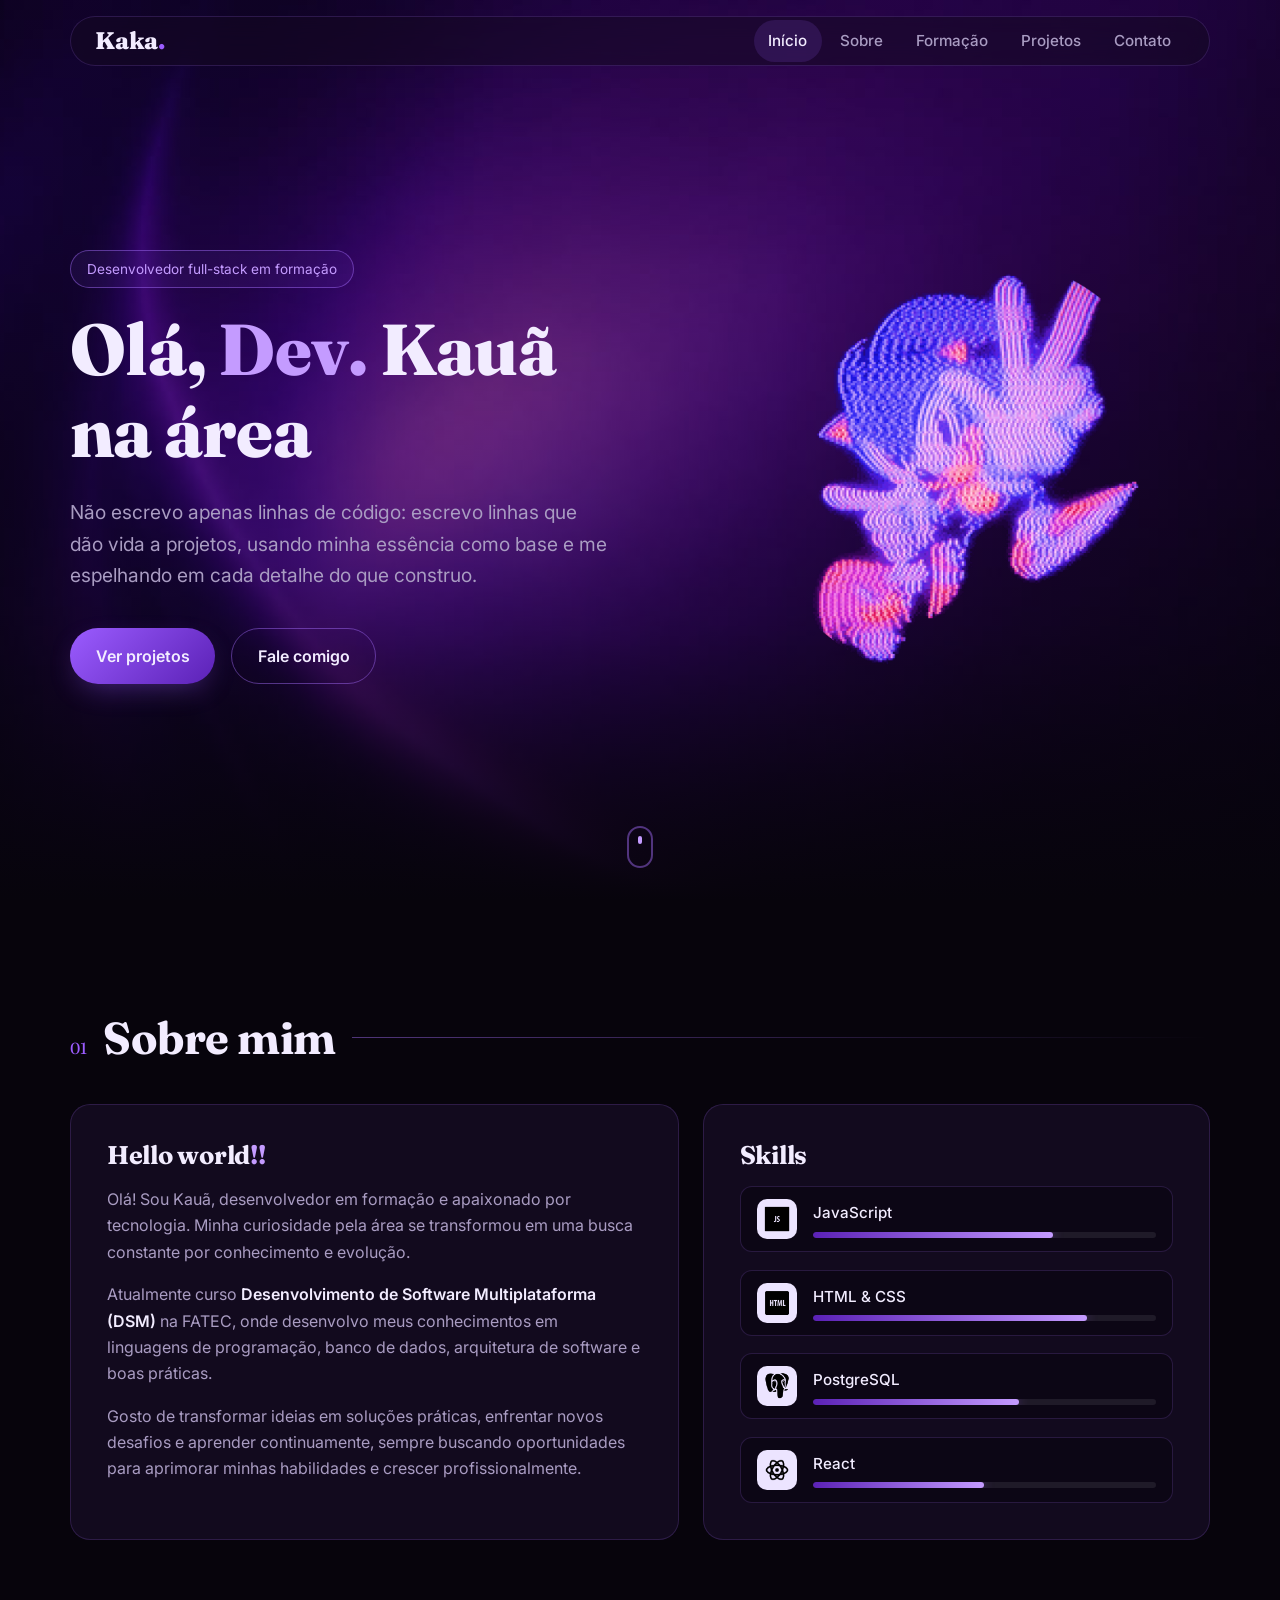
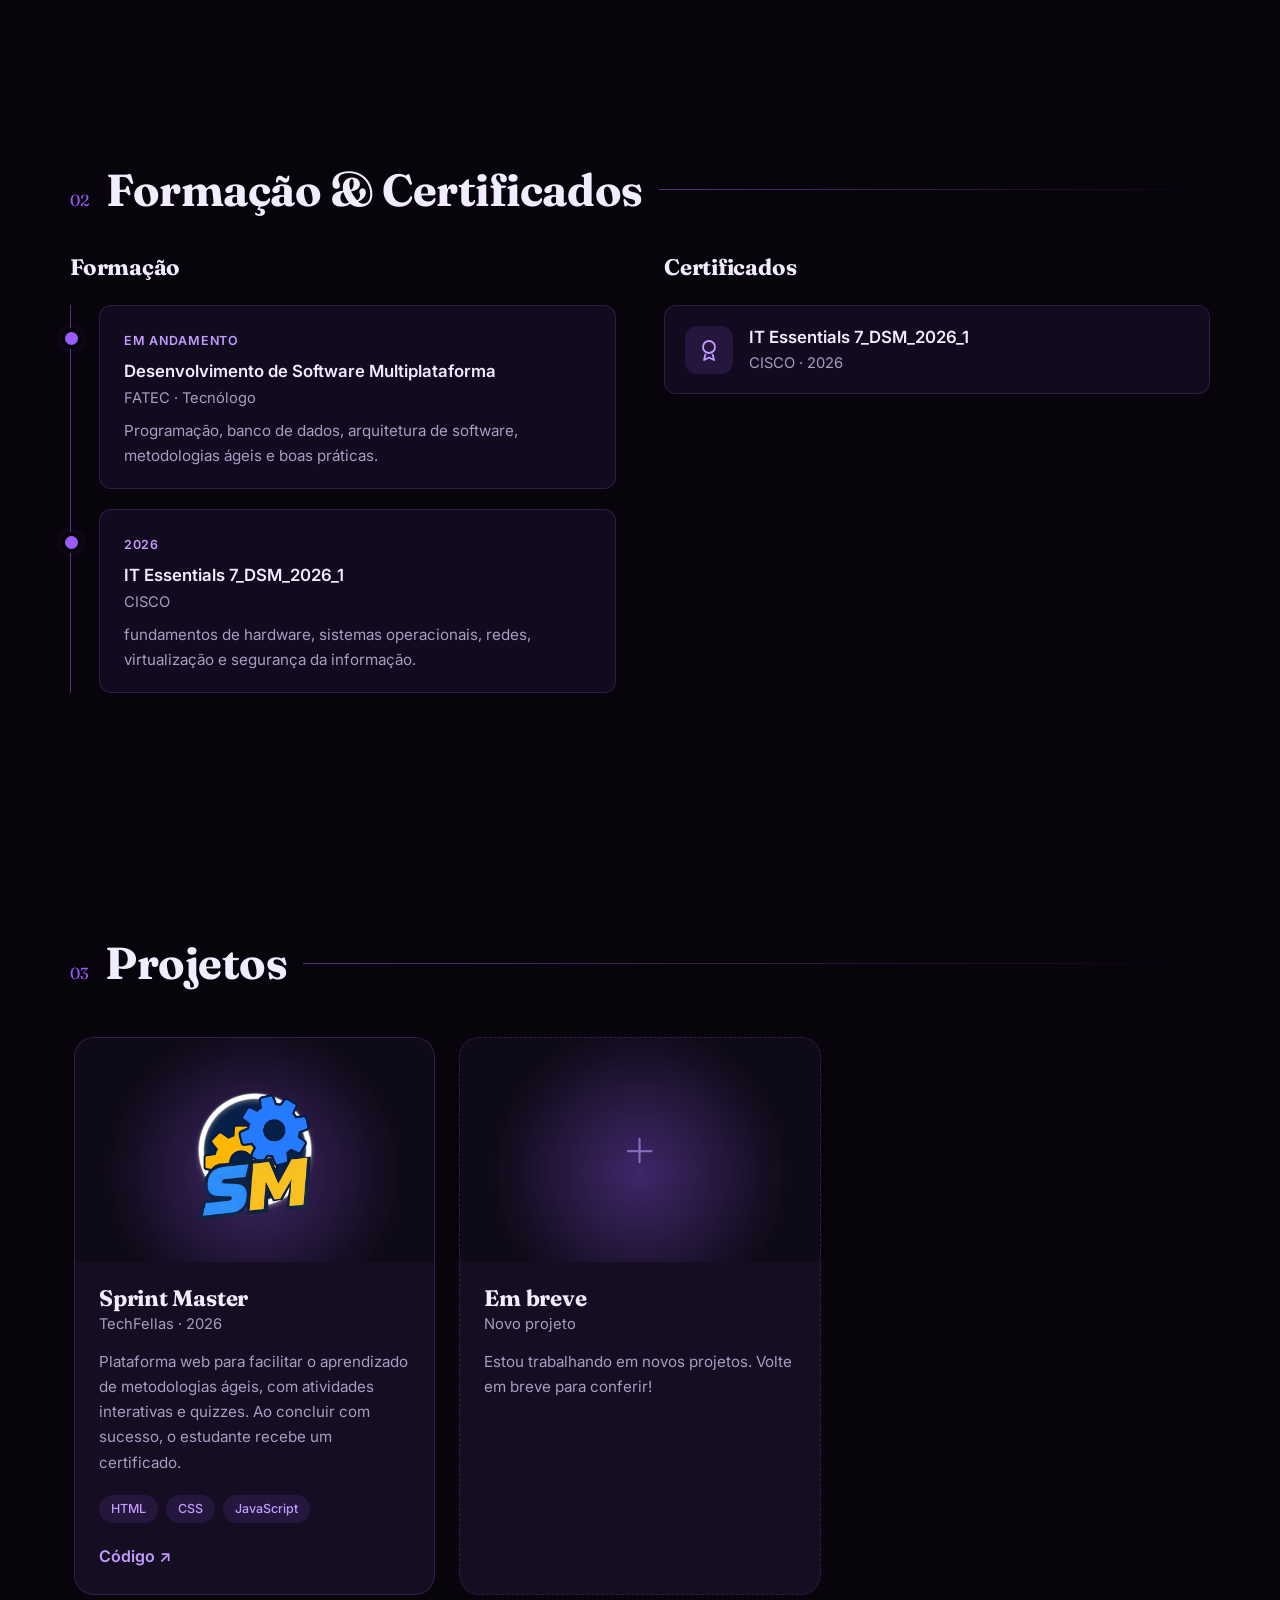
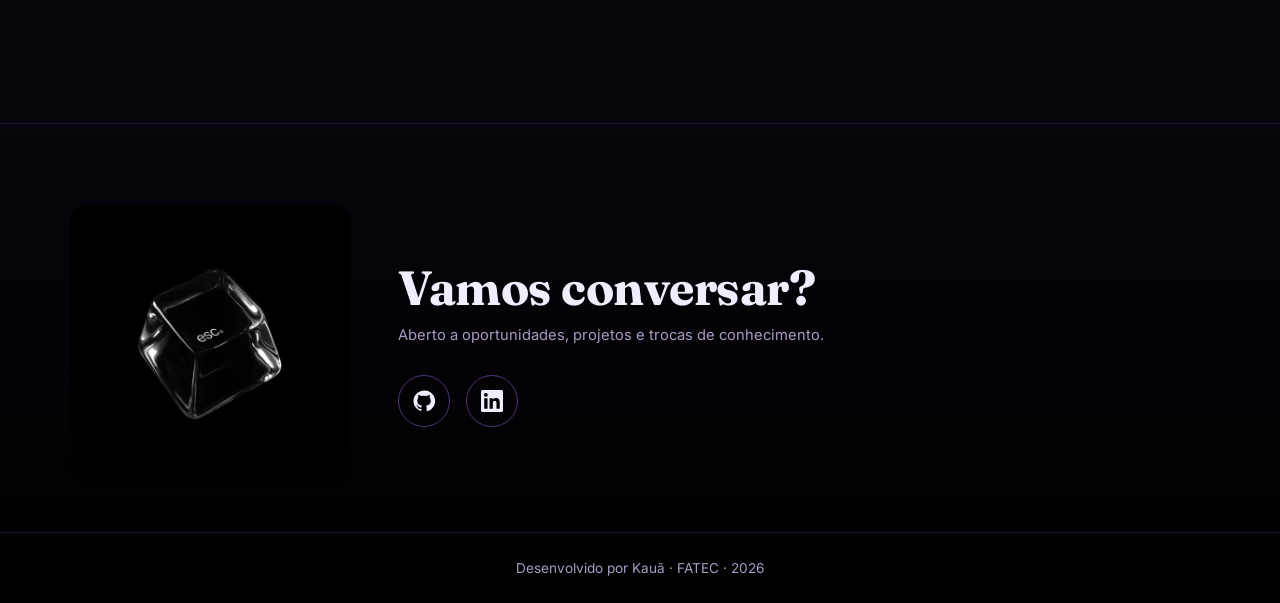
==== commit 08b7bce3: "ajuste" ====
--- a/docs/index.html
+++ b/docs/index.html
@@ -146,10 +146,10 @@
                                 <p>Programação, banco de dados, arquitetura de software, metodologias ágeis e boas práticas.</p>
                             </li>
                             <li class="timeline-item reveal" style="--delay: 100ms">
-                                <span class="timeline-date">Ano de conclusão</span>
-                                <h4>Nome do curso / formação</h4>
-                                <p class="muted">Instituição</p>
-                                <p>Uma breve descrição do que você aprendeu.</p>
+                                <span class="timeline-date">2026</span>
+                                <h4>IT Essentials 7_DSM_2026_1</h4>
+                                <p class="muted">CISCO</p>
+                                <p>fundamentos de hardware, sistemas operacionais, redes, virtualização e segurança da informação.</p>
                             </li>
                         </ol>
                     </div>
@@ -183,11 +183,10 @@
                     </button>
 
                     <ul class="carousel-track" data-track>
-                        <!-- Para adicionar um projeto, copie um <li class="project-card"> inteiro.
-                             O carrossel se ajusta sozinho à quantidade de projetos. -->
                         <li class="project-card">
                             <div class="project-cover">
-                                <img src="assets/img/579994427-b285bf24-ae11-4279-830a-d5c1bcd4bd6b.png" alt="Logo do Sprint Master" loading="lazy">
+                                <img class="img-default" src="assets/img/579994427-b285bf24-ae11-4279-830a-d5c1bcd4bd6b.png" alt="Logo do Sprint Master" loading="lazy">
+                                <img class="img-hover" src="./assets/img/sm.gif" alt="" aria-hidden="true">
                             </div>
                             <div class="project-body">
                                 <h3>Sprint Master</h3>
--- a/docs/assets/css/main.css
+++ b/docs/assets/css/main.css
@@ -24,7 +24,7 @@
     --radius: 20px;
     --radius-sm: 12px;
     --container: 1140px;
-    --header-h: 72px;
+    --header-h: 50px;
 }
 
 /* =========================================================
@@ -672,6 +672,7 @@
 }
 
 .project-cover {
+    position: relative;
     display: grid;
     place-items: center;
     aspect-ratio: 16 / 10;
@@ -681,10 +682,25 @@
 }
 
 .project-cover img {
-    width: 55%;
-    height: 80%;
+    width: 50%;
+    height: 65%;
     object-fit: contain;
-    transition: transform 0.5s;
+    transition: transform 0.5s, opacity 0.4s;
+}
+
+.project-cover .img-hover {
+    position: absolute;
+    opacity: 0;
+}
+
+.project-card:hover .img-default {
+    opacity: 0;
+}
+
+.project-card:hover .img-hover {
+    width: 95%;
+    height: 100%;
+    opacity: 1;
 }
 
 .project-card:hover .project-cover img {
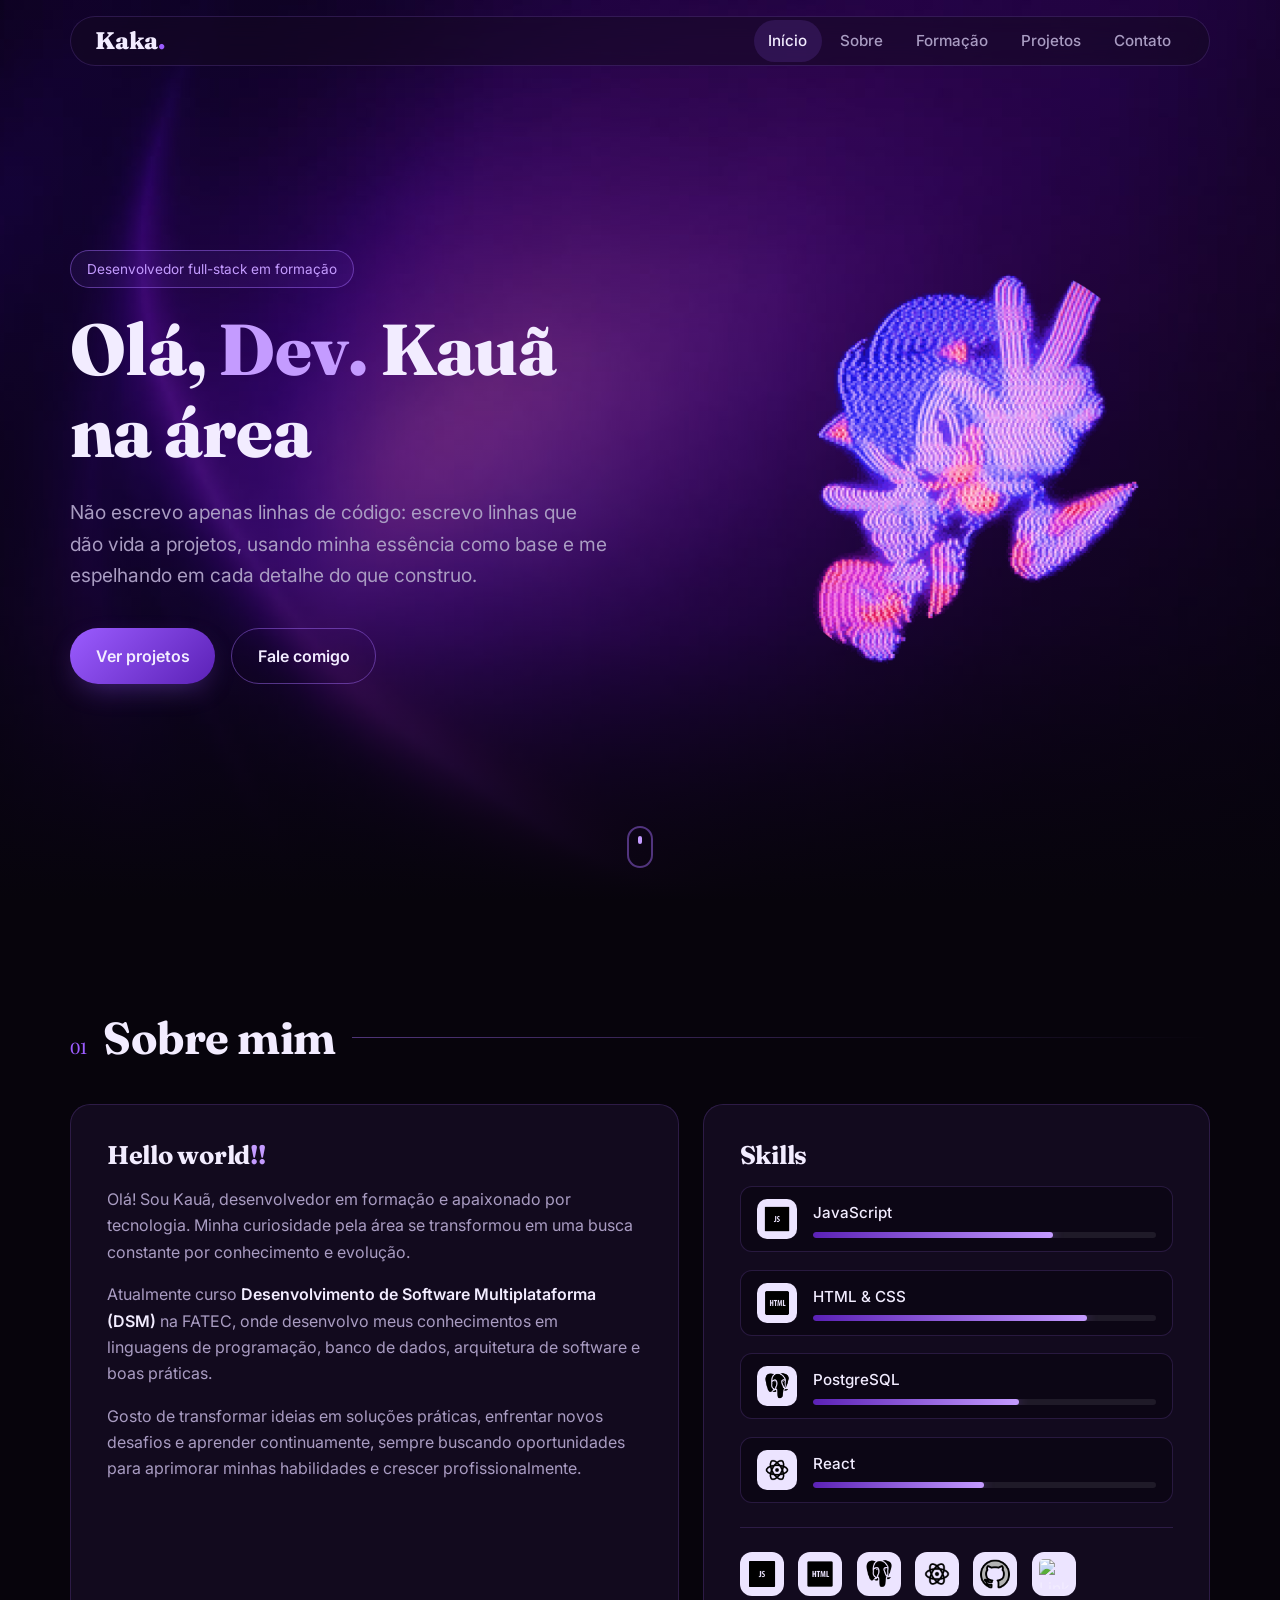
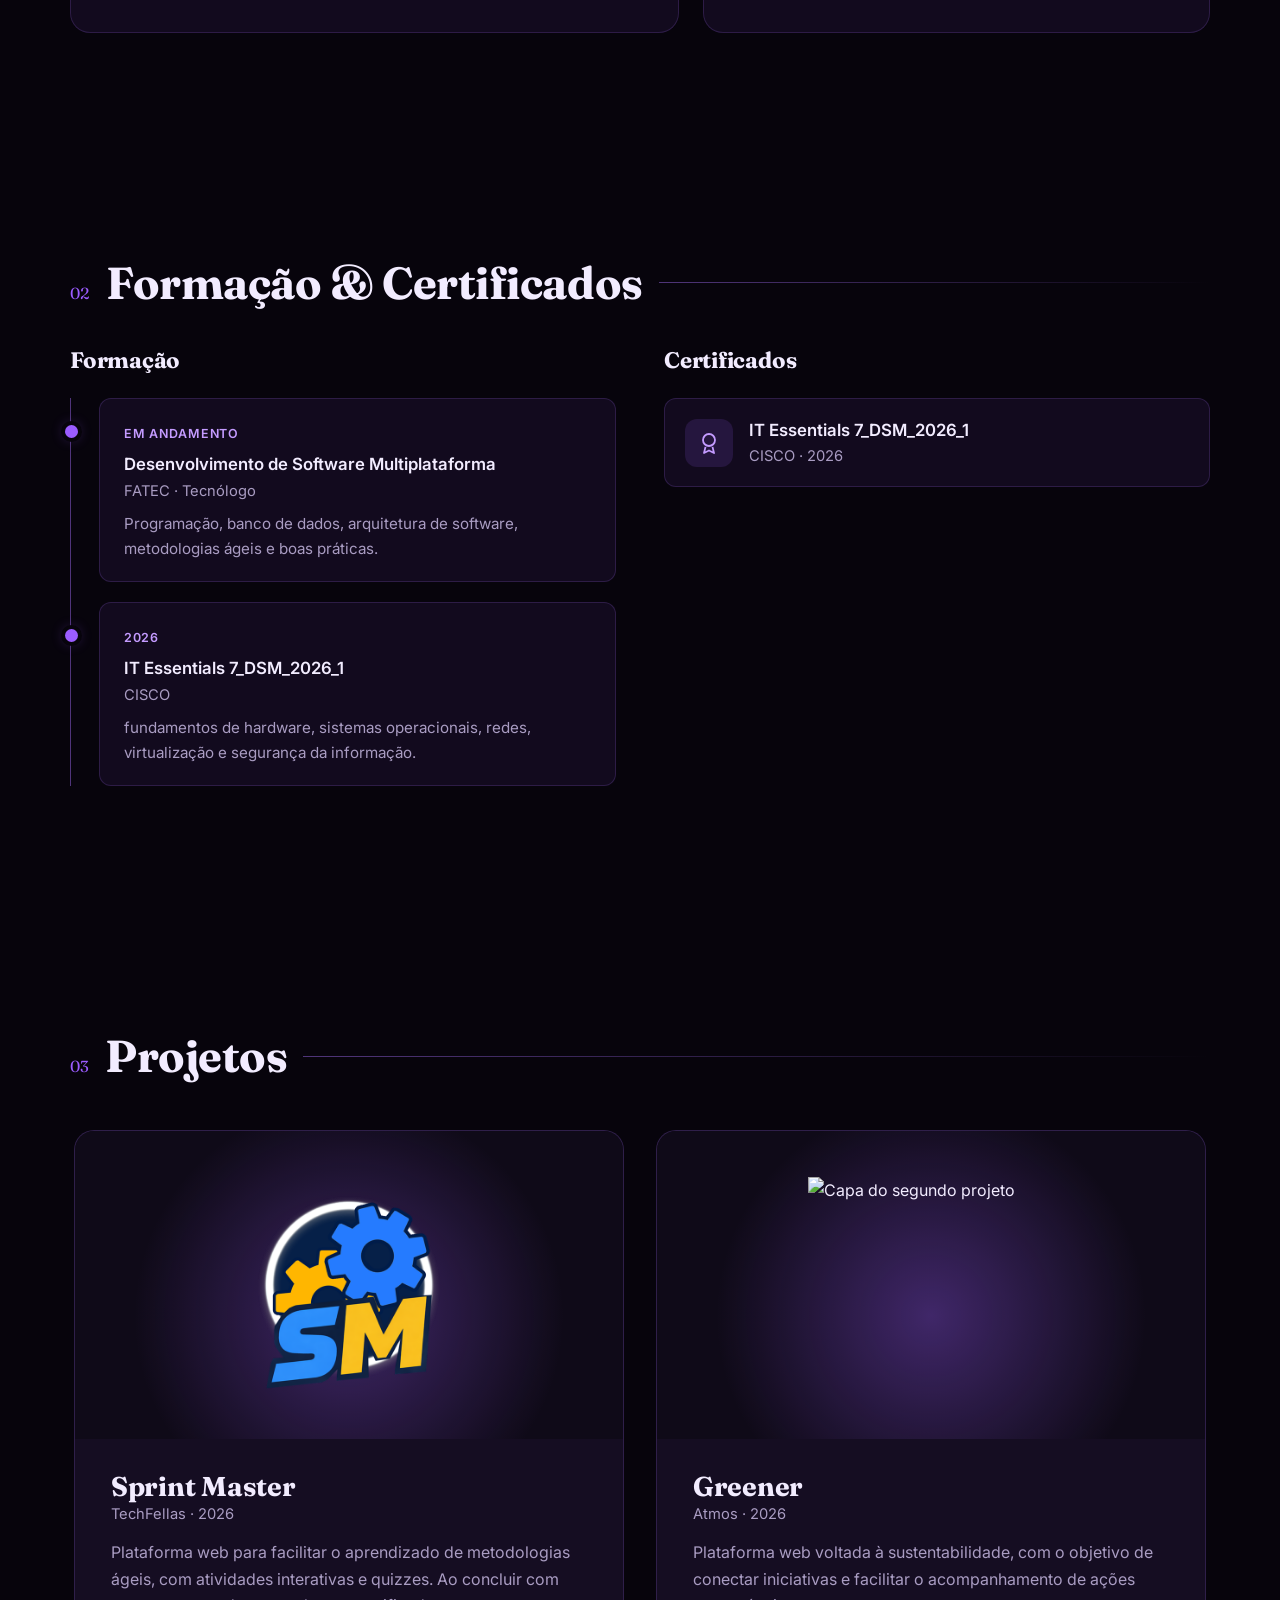
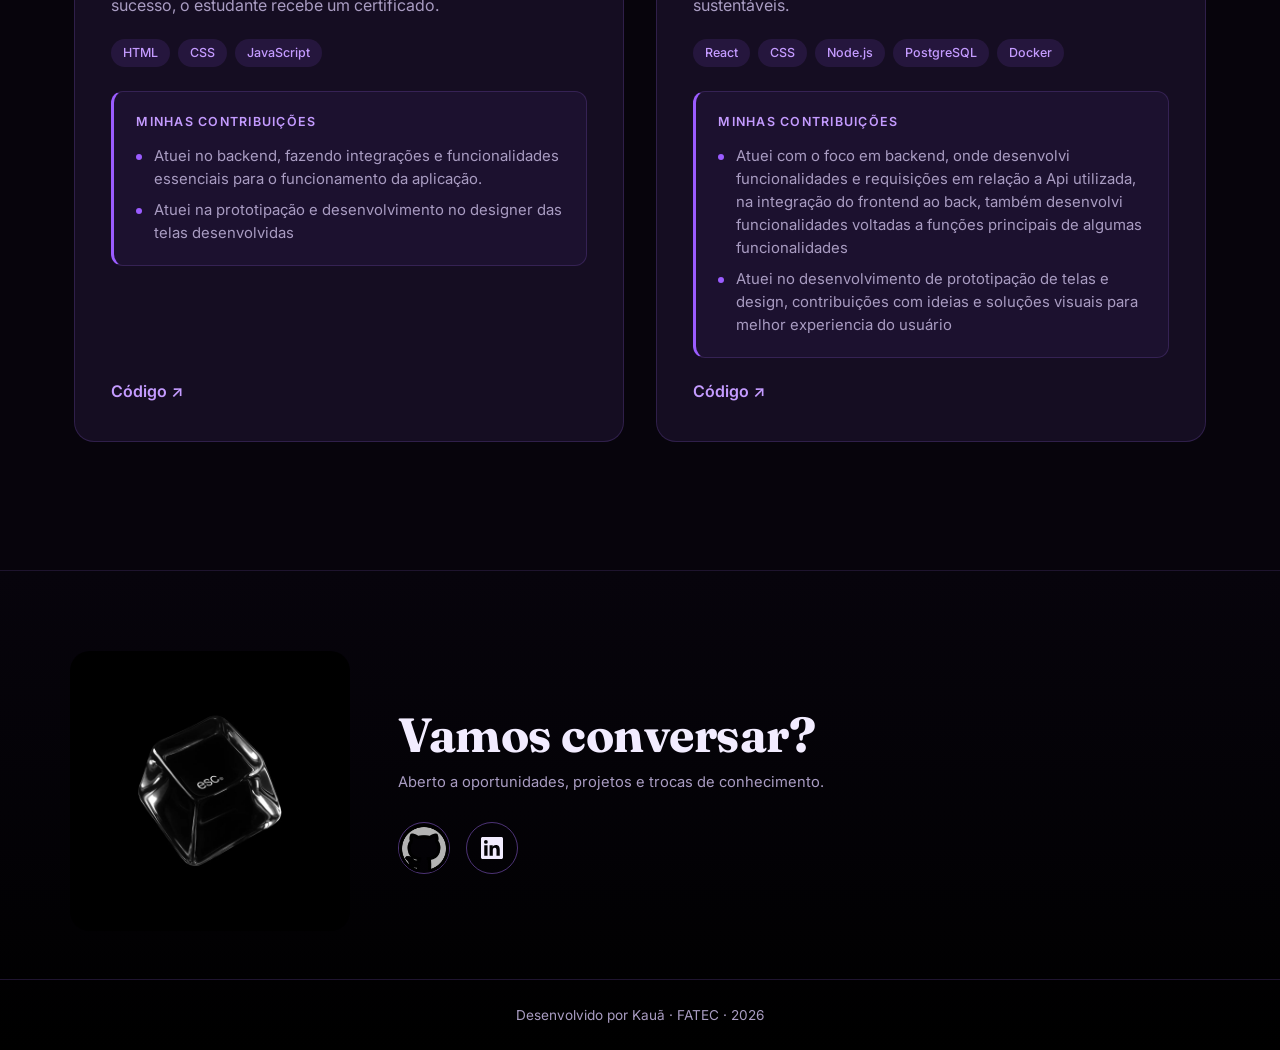
==== commit cb9bd307: "ajuste2" ====
--- a/docs/index.html
+++ b/docs/index.html
@@ -120,6 +120,14 @@
                                 </div>
                             </li>
                         </ul>
+                         <ul class="skill-icons" aria-label="Outras tecnologias">
+                            <li><img src="assets/img/js.png" alt="JavaScript" title="JavaScript" width="40" height="40"></li>
+                            <li><img src="assets/img/html.png" alt="HTML e CSS" title="HTML e CSS" width="40" height="40"></li>
+                            <li><img src="assets/img/postgres.png" alt="PostgreSQL" title="PostgreSQL" width="40" height="40"></li>
+                            <li><img src="assets/img/react.png" alt="React" title="React" width="40" height="40"></li>
+                            <li><img src="assets/img/github.png" alt="GitHub" title="GitHub" width="40" height="40"></li>
+                            <li><img src="assets/img/linkedin.png" alt="LinkedIn" title="LinkedIn" width="40" height="40"></li>
+                        </ul>
                     </article>
                 </div>
             </div>
@@ -186,7 +194,7 @@
                         <li class="project-card">
                             <div class="project-cover">
                                 <img class="img-default" src="assets/img/579994427-b285bf24-ae11-4279-830a-d5c1bcd4bd6b.png" alt="Logo do Sprint Master" loading="lazy">
-                                <img class="img-hover" src="./assets/img/sm.gif" alt="" aria-hidden="true">
+                                <img class="img-hover" src="assets/img/sm.gif" alt="" aria-hidden="true" loading="lazy">
                             </div>
                             <div class="project-body">
                                 <h3>Sprint Master</h3>
@@ -198,20 +206,42 @@
                                 <ul class="tags">
                                     <li>HTML</li><li>CSS</li><li>JavaScript</li>
                                 </ul>
+                                <div class="project-contrib">
+                                    <h4>Minhas contribuições</h4>
+                                    <ul>
+                                        <li>Atuei no backend, fazendo integrações e funcionalidades essenciais para o funcionamento da aplicação. </li>
+                                        <li>Atuei na prototipação e desenvolvimento no designer das telas desenvolvidas  </li>
+                                    </ul>
+                                </div>
                                 <div class="project-links">
-                                    <a href="https://github.com/KauaCristian-Dev" target="_blank" rel="noopener">Código ↗</a>
+                                    <a href="https://github.com/TechFellasAbp/sprint-master" target="_blank" rel="noopener">Código ↗</a>
                                 </div>
                             </div>
                         </li>
 
-                        <li class="project-card project-card--soon">
+                        <li class="project-card">
                             <div class="project-cover">
-                                <span class="soon-icon" aria-hidden="true">+</span>
+                                <img class="img-default" src="assets/img/image1.png" alt="Capa do segundo projeto" loading="lazy">
                             </div>
                             <div class="project-body">
-                                <h3>Em breve</h3>
-                                <p class="muted">Novo projeto</p>
-                                <p>Estou trabalhando em novos projetos. Volte em breve para conferir!</p>
+                                <h3>Greener</h3>
+                                <p class="muted">Atmos · 2026</p>
+                                <p>
+                                    Plataforma web voltada à sustentabilidade, com o objetivo de conectar iniciativas e facilitar o acompanhamento de ações sustentáveis.
+                                </p>
+                                <ul class="tags">
+                                    <li>React</li><li>CSS</li><li>Node.js</li><li>PostgreSQL</li><li>Docker</li>
+                                </ul>
+                                <div class="project-contrib">
+                                    <h4>Minhas contribuições</h4>
+                                    <ul>
+                                        <li>Atuei com o foco em backend, onde desenvolvi funcionalidades e requisições em relação a Api utilizada, na integração do frontend ao back, também desenvolvi funcionalidades voltadas a funções principais de algumas funcionalidades</li>
+                                        <li>Atuei no desenvolvimento de prototipação de telas e design, contribuições com ideias e soluções visuais para melhor experiencia do usuário</li>
+                                    </ul>
+                                </div>
+                                <div class="project-links">
+                                    <a href="https://github.com/atmosabp/greener" target="_blank" rel="noopener">Código ↗</a>
+                                </div>
                             </div>
                         </li>
                     </ul>
@@ -237,7 +267,7 @@
 
                 <div class="socials">
                     <a href="https://github.com/KauaCristian-Dev" target="_blank" rel="noopener" aria-label="GitHub">
-                        <svg viewBox="0 0 24 24"><path d="M12 .5a11.5 11.5 0 0 0-3.64 22.41c.58.1.79-.25.79-.56v-2c-3.2.7-3.88-1.37-3.88-1.37-.52-1.33-1.28-1.69-1.28-1.69-1.05-.71.08-.7.08-.7 1.16.08 1.77 1.19 1.77 1.19 1.03 1.76 2.7 1.25 3.36.96.1-.75.4-1.25.73-1.54-2.56-.29-5.25-1.28-5.25-5.69 0-1.26.45-2.29 1.19-3.1-.12-.29-.52-1.46.11-3.05 0 0 .97-.31 3.17 1.18a11 11 0 0 1 5.77 0c2.2-1.49 3.17-1.18 3.17-1.18.63 1.59.23 2.76.11 3.05.74.81 1.19 1.84 1.19 3.1 0 4.42-2.7 5.39-5.27 5.68.41.36.78 1.06.78 2.14v3.17c0 .31.21.67.8.56A11.5 11.5 0 0 0 12 .5Z"/></svg>
+                        <img src="./assets/img/github.png" alt="">
                     </a>
                     <!-- Troque o href pelo link do seu LinkedIn -->
                     <a href="#" target="_blank" rel="noopener" aria-label="LinkedIn">
--- a/docs/assets/css/main.css
+++ b/docs/assets/css/main.css
@@ -531,6 +531,37 @@
     width: var(--level);
 }
 
+/* linha de ícones (outras tecnologias) */
+.skill-icons {
+    display: flex;
+    flex-wrap: wrap;
+    gap: 0.9rem;
+    margin-top: 1.5rem;
+    padding-top: 1.5rem;
+    border-top: 1px solid var(--border);
+}
+
+.skill-icons li {
+    display: grid;
+    place-items: center;
+}
+
+.skill-icons img {
+    width: 44px;
+    height: 44px;
+    object-fit: contain;
+    padding: 7px;
+    border-radius: 12px;
+    background: #ece4ff;
+    transition:
+        transform 0.4s cubic-bezier(0.22, 1, 0.36, 1),
+        box-shadow 0.4s ease;
+}
+
+.skill-icons img:hover {
+    transform: translateY(-4px);
+    box-shadow: 0 10px 20px -8px var(--glow);
+}
 /* =========================================================
    FORMAÇÃO & CERTIFICADOS
    ========================================================= */
@@ -635,8 +666,8 @@
    ========================================================= */
 .carousel {
     position: relative;
-    --per-view: 3;
-    --gap: 1.5rem;
+    --per-view: 2;
+    --gap: 2rem;
 }
 
 .carousel-track {
@@ -662,48 +693,62 @@
     border: 1px solid var(--border);
     border-radius: var(--radius);
     overflow: hidden;
-    transition: transform 0.35s, border-color 0.35s, box-shadow 0.35s;
+    transition:
+        transform 0.7s cubic-bezier(0.22, 1, 0.36, 1),
+        border-color 0.7s ease,
+        box-shadow 0.7s ease;
 }
 
 .project-card:hover {
-    transform: translateY(-6px);
+    transform: translateY(-8px);
     border-color: var(--border-strong);
-    box-shadow: 0 20px 40px -20px var(--glow);
+    box-shadow: 0 28px 50px -22px var(--glow);
 }
 
 .project-cover {
     position: relative;
     display: grid;
     place-items: center;
-    aspect-ratio: 16 / 10;
+    aspect-ratio: 16 / 9;
+    overflow: hidden;
     background:
         radial-gradient(circle at 50% 60%, rgba(155, 92, 255, 0.35), transparent 65%),
         var(--bg-soft);
 }
 
 .project-cover img {
-    width: 50%;
-    height: 65%;
+    width: 45%;
+    height: 70%;
     object-fit: contain;
-    transition: transform 0.5s, opacity 0.4s;
-}
-
+    transition:
+        opacity 0.8s ease,
+        transform 0.9s cubic-bezier(0.22, 1, 0.36, 1);
+}
+
+/* imagem de hover: mesma caixa, escondida e levemente ampliada */
 .project-cover .img-hover {
     position: absolute;
+    inset: 0;
+    width: 100%;
+    height: 100%;
     opacity: 0;
-}
-
+    transform: scale(1.06);
+}
+
+/* no hover: a padrão some devagar e a outra aparece (cross-fade) */
 .project-card:hover .img-default {
     opacity: 0;
+    transform: scale(0.94);
 }
 
 .project-card:hover .img-hover {
-    width: 95%;
-    height: 100%;
     opacity: 1;
-}
-
-.project-card:hover .project-cover img {
+    transform: scale(1);
+}
+
+/* card sem imagem de hover: só um zoom suave na própria imagem */
+.project-card:hover .project-cover img:only-child {
+    opacity: 1;
     transform: scale(1.06);
 }
 
@@ -711,17 +756,18 @@
     display: flex;
     flex-direction: column;
     flex: 1;
-    padding: 1.5rem;
+    padding: 2rem 2.25rem 2.25rem;
 }
 
 .project-body h3 {
-    font-size: 1.4rem;
+    font-size: 1.7rem;
 }
 
 .project-body > p:not(.muted) {
     margin-top: 0.8rem;
     color: var(--text-muted);
-    font-size: 0.95rem;
+    font-size: 1rem;
+    line-height: 1.65;
 }
 
 .tags {
@@ -738,6 +784,50 @@
     font-weight: 500;
     color: var(--purple-light);
     background: rgba(155, 92, 255, 0.12);
+}
+
+/* área de contribuições */
+.project-contrib {
+    margin-top: 1.5rem;
+    padding: 1.25rem 1.4rem;
+    border-radius: var(--radius-sm);
+    border: 1px solid var(--border);
+    border-left: 3px solid var(--purple);
+    background: rgba(155, 92, 255, 0.06);
+}
+
+.project-contrib h4 {
+    margin-bottom: 0.75rem;
+    font-family: var(--font-body);
+    font-size: 0.78rem;
+    font-weight: 600;
+    letter-spacing: 0.1em;
+    text-transform: uppercase;
+    color: var(--purple-light);
+}
+
+.project-contrib ul {
+    display: grid;
+    gap: 0.5rem;
+}
+
+.project-contrib li {
+    position: relative;
+    padding-left: 1.1rem;
+    font-size: 0.93rem;
+    line-height: 1.55;
+    color: var(--text-muted);
+}
+
+.project-contrib li::before {
+    content: "";
+    position: absolute;
+    left: 0;
+    top: 0.6em;
+    width: 6px;
+    height: 6px;
+    border-radius: 50%;
+    background: var(--purple);
 }
 
 .project-links {
@@ -922,6 +1012,10 @@
 }
 
 @media (max-width: 860px) {
+    .carousel {
+        --per-view: 1;
+    }
+
     .hero-grid,
     .about-grid,
     .edu-grid,
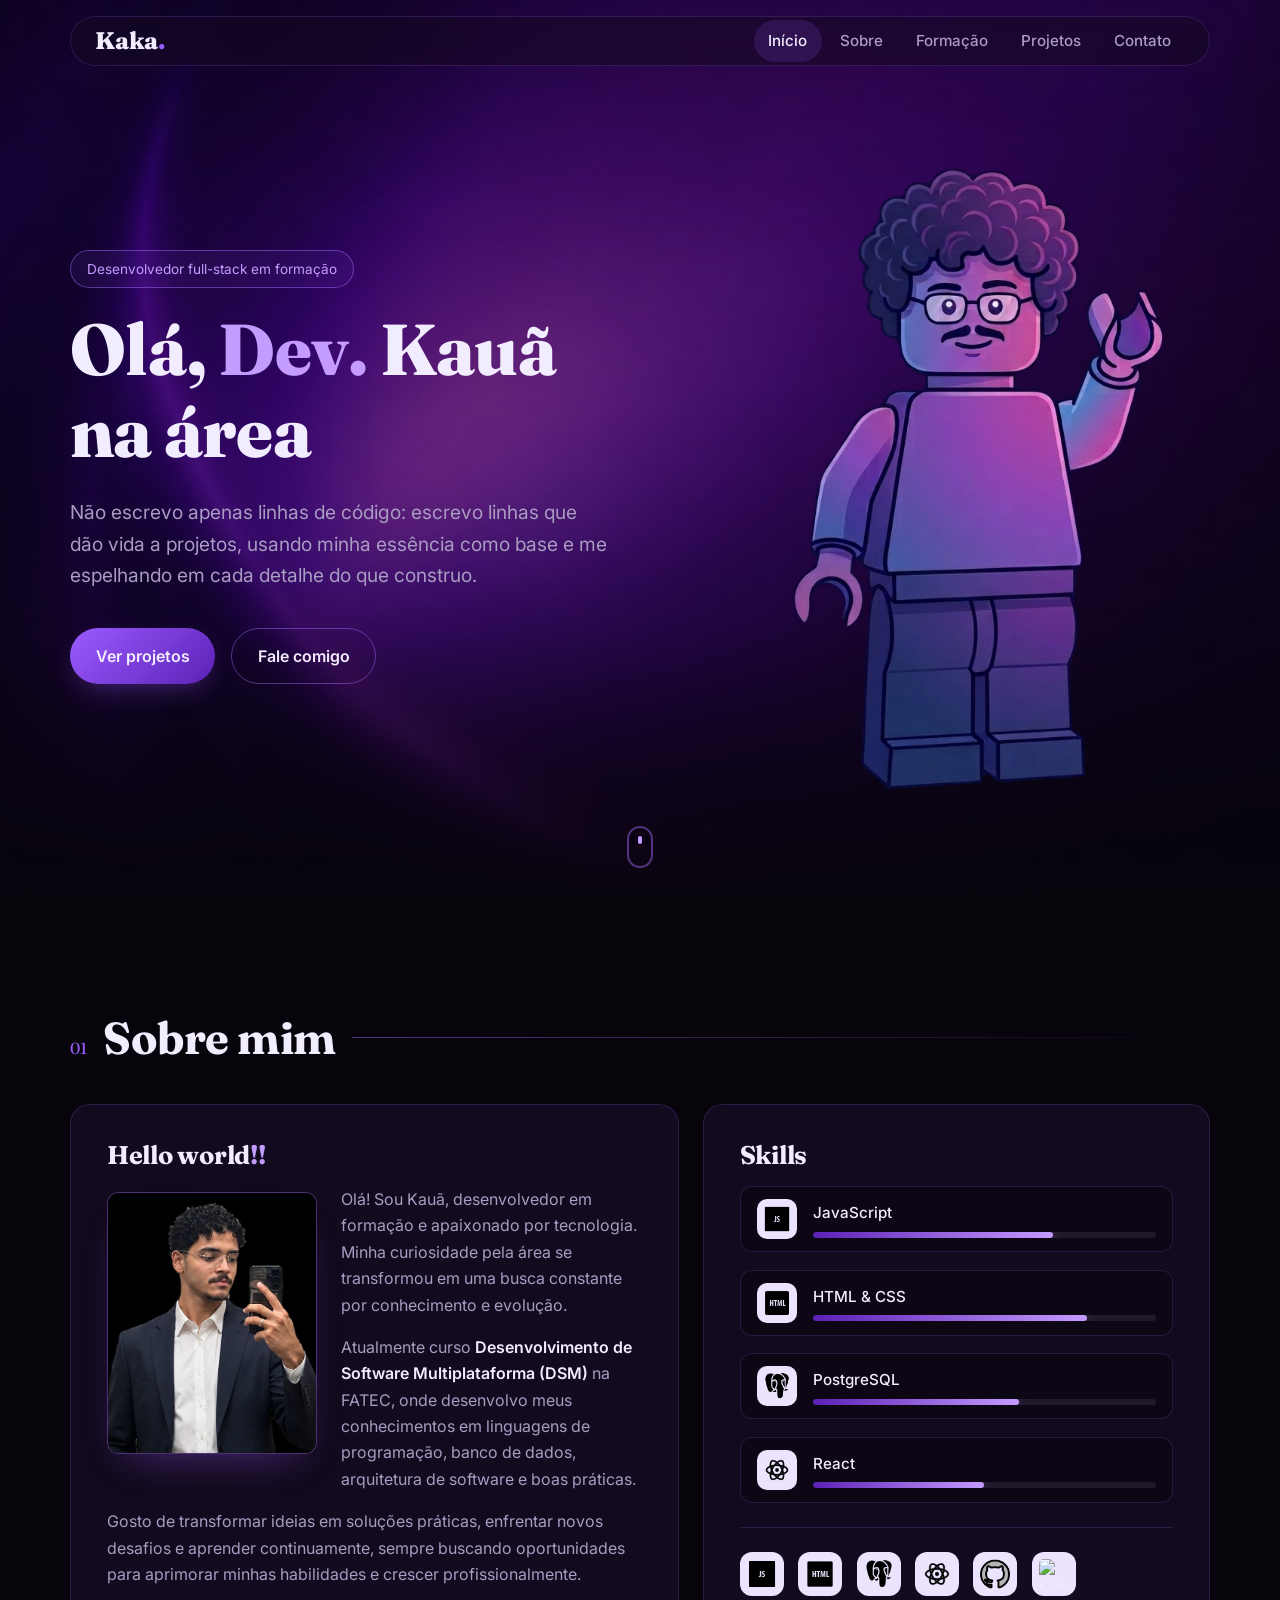
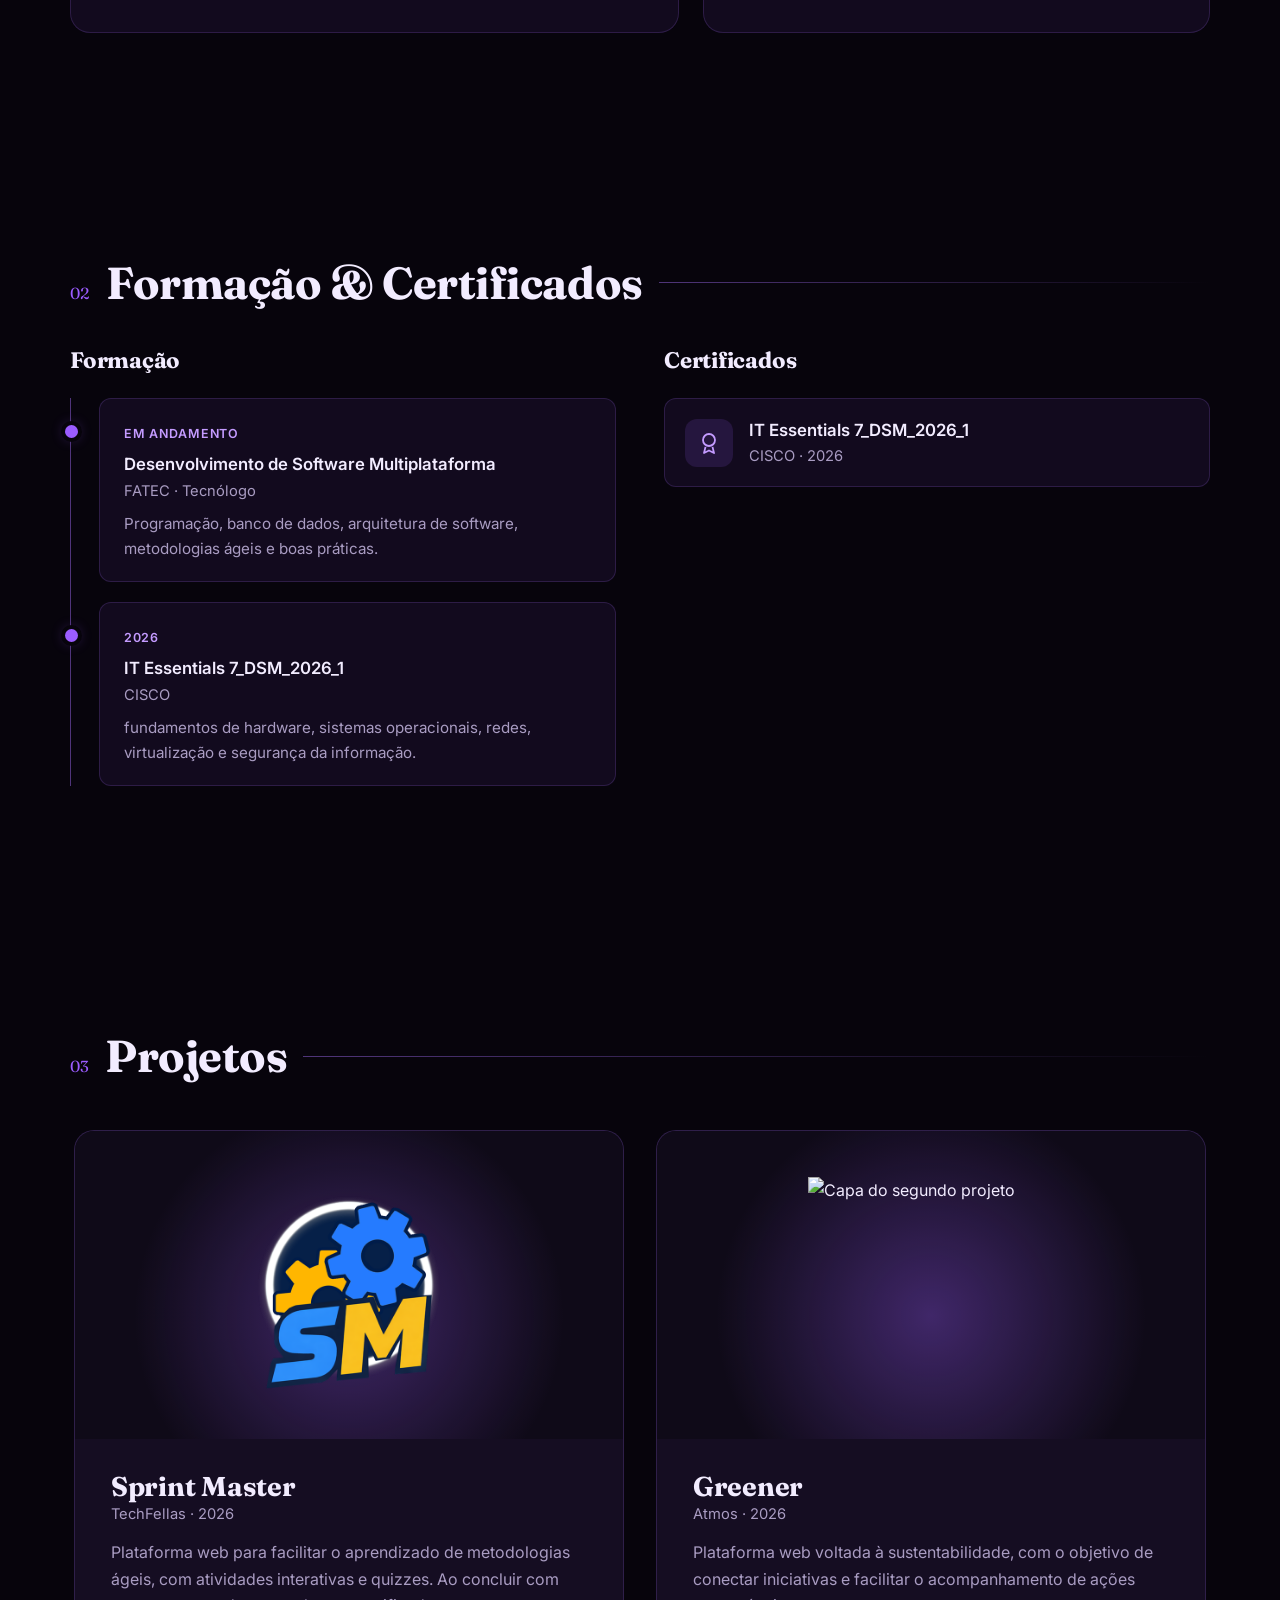
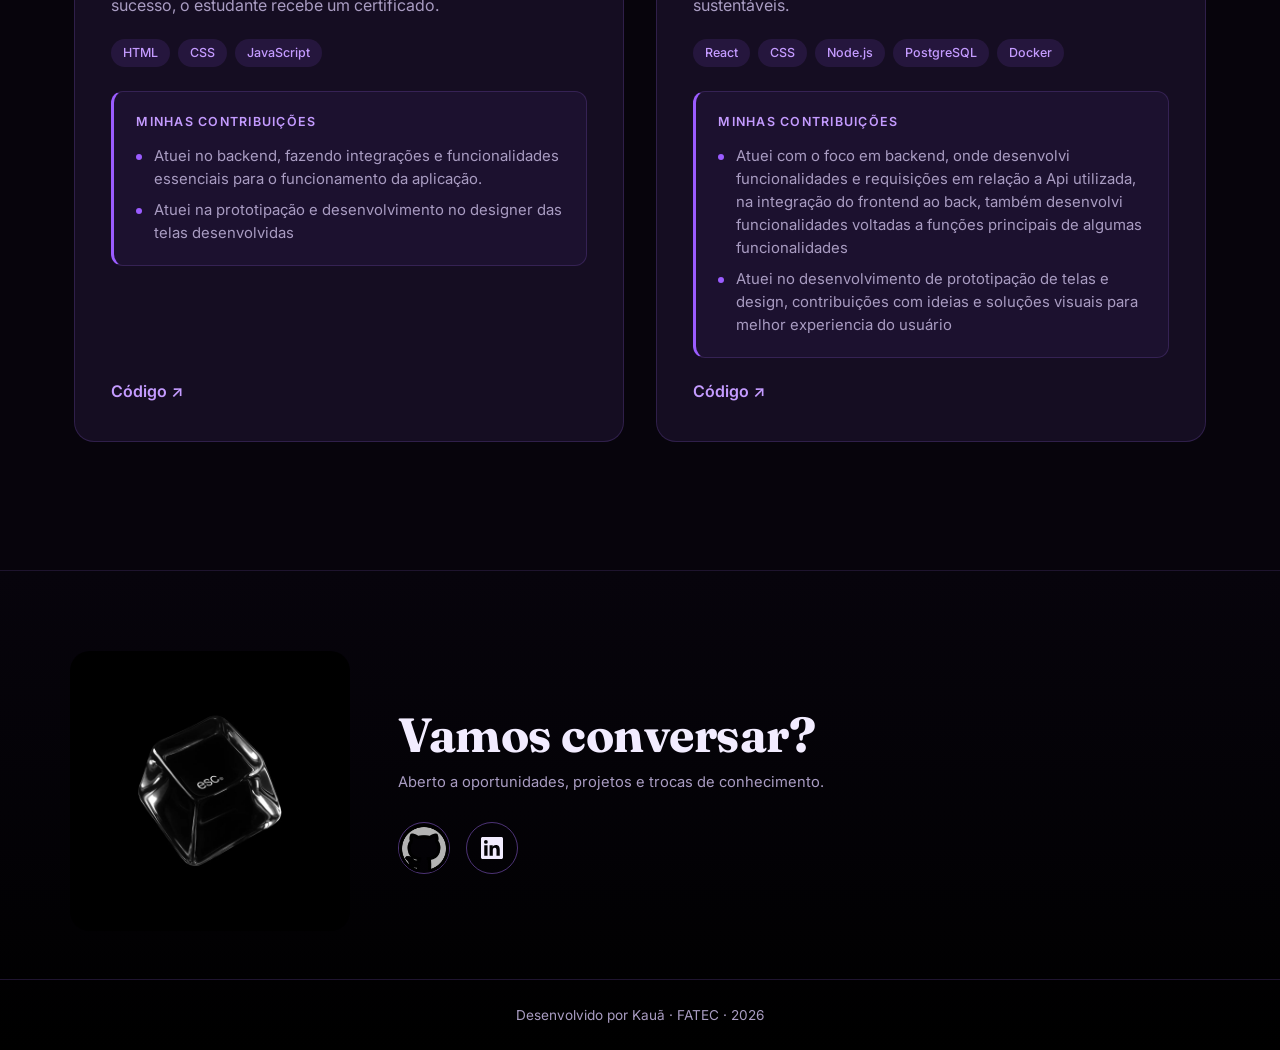
==== commit 497e6b46: "ajuste3" ====
--- a/docs/index.html
+++ b/docs/index.html
@@ -1,5 +1,6 @@
 <!DOCTYPE html>
 <html lang="pt-BR" class="no-js">
+
 <head>
     <meta charset="UTF-8">
     <meta name="viewport" content="width=device-width, initial-scale=1.0">
@@ -8,7 +9,9 @@
 
     <link rel="preconnect" href="https://fonts.googleapis.com">
     <link rel="preconnect" href="https://fonts.gstatic.com" crossorigin>
-    <link href="https://fonts.googleapis.com/css2?family=Fraunces:opsz,wght@9..144,600;9..144,800&family=Inter:wght@400;500;600&display=swap" rel="stylesheet">
+    <link
+        href="https://fonts.googleapis.com/css2?family=Fraunces:opsz,wght@9..144,600;9..144,800&family=Inter:wght@400;500;600&display=swap"
+        rel="stylesheet">
 
     <link rel="stylesheet" href="assets/css/main.css">
     <script src="assets/js/main.js" defer></script>
@@ -39,7 +42,8 @@
                 <div class="hero-text">
                     <p class="eyebrow reveal">Desenvolvedor full-stack em formação</p>
                     <h1 class="reveal" style="--delay: 100ms">
-                        Olá, <span class="wave"><span style="--i:0">D</span><span style="--i:1">e</span><span style="--i:2">v</span><span style="--i:3">.</span></span>
+                        Olá, <span class="wave"><span style="--i:0">D</span><span style="--i:1">e</span><span
+                                style="--i:2">v</span><span style="--i:3">.</span></span>
                         Kauã<br>na área
                     </h1>
                     <p class="lead reveal" style="--delay: 200ms">
@@ -53,7 +57,8 @@
                 </div>
 
                 <div class="hero-img reveal" style="--delay: 200ms">
-                    <img src="assets/img/sonic.png" alt="Ilustração do Sonic em estilo holográfico roxo" width="400" height="400">
+                    <img src="assets/img/1795708613810.png" alt="Ilustração do Sonic em estilo holográfico roxo"
+                        width="400" height="400">
                 </div>
             </div>
 
@@ -70,21 +75,29 @@
 
                 <div class="about-grid">
                     <article class="card reveal">
-                        <h3>Hello world<span class="wave"><span style="--i:0">!</span><span style="--i:1">!</span></span></h3>
-                        <p>
-                            Olá! Sou Kauã, desenvolvedor em formação e apaixonado por tecnologia. Minha curiosidade
-                            pela área se transformou em uma busca constante por conhecimento e evolução.
-                        </p>
-                        <p>
-                            Atualmente curso <strong>Desenvolvimento de Software Multiplataforma (DSM)</strong> na
-                            FATEC, onde desenvolvo meus conhecimentos em linguagens de programação, banco de dados,
-                            arquitetura de software e boas práticas.
-                        </p>
-                        <p>
-                            Gosto de transformar ideias em soluções práticas, enfrentar novos desafios e aprender
-                            continuamente, sempre buscando oportunidades para aprimorar minhas habilidades e crescer
-                            profissionalmente.
-                        </p>
+                        <h3>Hello world<span class="wave"><span style="--i:0">!</span><span
+                                    style="--i:1">!</span></span></h3>
+                        <div class="about-body">
+                            <!-- Para trocar a foto, mude o src (ideal: retrato vertical, ex.: 800x1000) -->
+                            <figure class="about-photo">
+                                <img src="assets/img/my.jpeg" alt="Foto de Kauã Cristian" width="400" height="500"
+                                    loading="lazy">
+                            </figure>
+                            <p>
+                                Olá! Sou Kauã, desenvolvedor em formação e apaixonado por tecnologia. Minha curiosidade
+                                pela área se transformou em uma busca constante por conhecimento e evolução.
+                            </p>
+                            <p>
+                                Atualmente curso <strong>Desenvolvimento de Software Multiplataforma (DSM)</strong> na
+                                FATEC, onde desenvolvo meus conhecimentos em linguagens de programação, banco de dados,
+                                arquitetura de software e boas práticas.
+                            </p>
+                            <p>
+                                Gosto de transformar ideias em soluções práticas, enfrentar novos desafios e aprender
+                                continuamente, sempre buscando oportunidades para aprimorar minhas habilidades e crescer
+                                profissionalmente.
+                            </p>
+                            </div>
                     </article>
 
                     <article class="card reveal" style="--delay: 150ms">
@@ -95,38 +108,51 @@
                                 <img src="assets/img/js.png" alt="" width="40" height="40">
                                 <div class="skill-info">
                                     <span>JavaScript</span>
-                                    <div class="skill-bar"><div class="skill-fill" style="--level: 70%"></div></div>
+                                    <div class="skill-bar">
+                                        <div class="skill-fill" style="--level: 70%"></div>
+                                    </div>
                                 </div>
                             </li>
                             <li class="skill">
                                 <img src="assets/img/html.png" alt="" width="40" height="40">
                                 <div class="skill-info">
                                     <span>HTML &amp; CSS</span>
-                                    <div class="skill-bar"><div class="skill-fill" style="--level: 80%"></div></div>
+                                    <div class="skill-bar">
+                                        <div class="skill-fill" style="--level: 80%"></div>
+                                    </div>
                                 </div>
                             </li>
                             <li class="skill">
                                 <img src="assets/img/postgres.png" alt="" width="40" height="40">
                                 <div class="skill-info">
                                     <span>PostgreSQL</span>
-                                    <div class="skill-bar"><div class="skill-fill" style="--level: 60%"></div></div>
+                                    <div class="skill-bar">
+                                        <div class="skill-fill" style="--level: 60%"></div>
+                                    </div>
                                 </div>
                             </li>
                             <li class="skill">
                                 <img src="assets/img/react.png" alt="" width="40" height="40">
                                 <div class="skill-info">
                                     <span>React</span>
-                                    <div class="skill-bar"><div class="skill-fill" style="--level: 50%"></div></div>
+                                    <div class="skill-bar">
+                                        <div class="skill-fill" style="--level: 50%"></div>
+                                    </div>
                                 </div>
                             </li>
                         </ul>
-                         <ul class="skill-icons" aria-label="Outras tecnologias">
-                            <li><img src="assets/img/js.png" alt="JavaScript" title="JavaScript" width="40" height="40"></li>
-                            <li><img src="assets/img/html.png" alt="HTML e CSS" title="HTML e CSS" width="40" height="40"></li>
-                            <li><img src="assets/img/postgres.png" alt="PostgreSQL" title="PostgreSQL" width="40" height="40"></li>
+                        <ul class="skill-icons" aria-label="Outras tecnologias">
+                            <li><img src="assets/img/js.png" alt="JavaScript" title="JavaScript" width="40" height="40">
+                            </li>
+                            <li><img src="assets/img/html.png" alt="HTML e CSS" title="HTML e CSS" width="40"
+                                    height="40"></li>
+                            <li><img src="assets/img/postgres.png" alt="PostgreSQL" title="PostgreSQL" width="40"
+                                    height="40"></li>
                             <li><img src="assets/img/react.png" alt="React" title="React" width="40" height="40"></li>
-                            <li><img src="assets/img/github.png" alt="GitHub" title="GitHub" width="40" height="40"></li>
-                            <li><img src="assets/img/linkedin.png" alt="LinkedIn" title="LinkedIn" width="40" height="40"></li>
+                            <li><img src="assets/img/github.png" alt="GitHub" title="GitHub" width="40" height="40">
+                            </li>
+                            <li><img src="assets/img/linkedin.png" alt="LinkedIn" title="LinkedIn" width="40"
+                                    height="40"></li>
                         </ul>
                     </article>
                 </div>
@@ -151,13 +177,15 @@
                                 <span class="timeline-date">Em andamento</span>
                                 <h4>Desenvolvimento de Software Multiplataforma</h4>
                                 <p class="muted">FATEC · Tecnólogo</p>
-                                <p>Programação, banco de dados, arquitetura de software, metodologias ágeis e boas práticas.</p>
+                                <p>Programação, banco de dados, arquitetura de software, metodologias ágeis e boas
+                                    práticas.</p>
                             </li>
                             <li class="timeline-item reveal" style="--delay: 100ms">
                                 <span class="timeline-date">2026</span>
                                 <h4>IT Essentials 7_DSM_2026_1</h4>
                                 <p class="muted">CISCO</p>
-                                <p>fundamentos de hardware, sistemas operacionais, redes, virtualização e segurança da informação.</p>
+                                <p>fundamentos de hardware, sistemas operacionais, redes, virtualização e segurança da
+                                    informação.</p>
                             </li>
                         </ol>
                     </div>
@@ -166,9 +194,14 @@
                     <div>
                         <h3 class="sub-title reveal">Certificados</h3>
                         <div class="cert-grid">
-                            <a class="cert-card reveal" href="./assets/certificados/IT_Essentials_certificate_dev-kaua-tech-gmail-com_93477c80-088c-4570-9f5a-e9c981d006e8.pdf" target="_blank" rel="noopener">
+                            <a class="cert-card reveal"
+                                href="./assets/certificados/IT_Essentials_certificate_dev-kaua-tech-gmail-com_93477c80-088c-4570-9f5a-e9c981d006e8.pdf"
+                                target="_blank" rel="noopener">
                                 <span class="cert-icon" aria-hidden="true">
-                                    <svg viewBox="0 0 24 24"><path d="M12 15a6 6 0 1 0 0-12 6 6 0 0 0 0 12Zm-3.5 0.9L7 22l5-2.5L17 22l-1.5-6.1"/></svg>
+                                    <svg viewBox="0 0 24 24">
+                                        <path
+                                            d="M12 15a6 6 0 1 0 0-12 6 6 0 0 0 0 12Zm-3.5 0.9L7 22l5-2.5L17 22l-1.5-6.1" />
+                                    </svg>
                                 </span>
                                 <div>
                                     <h4>IT Essentials 7_DSM_2026_1</h4>
@@ -187,13 +220,17 @@
 
                 <div class="carousel reveal" data-carousel>
                     <button class="carousel-btn prev" data-prev aria-label="Projeto anterior">
-                        <svg viewBox="0 0 24 24"><path d="M15 18l-6-6 6-6"/></svg>
+                        <svg viewBox="0 0 24 24">
+                            <path d="M15 18l-6-6 6-6" />
+                        </svg>
                     </button>
 
                     <ul class="carousel-track" data-track>
                         <li class="project-card">
                             <div class="project-cover">
-                                <img class="img-default" src="assets/img/579994427-b285bf24-ae11-4279-830a-d5c1bcd4bd6b.png" alt="Logo do Sprint Master" loading="lazy">
+                                <img class="img-default"
+                                    src="assets/img/579994427-b285bf24-ae11-4279-830a-d5c1bcd4bd6b.png"
+                                    alt="Logo do Sprint Master" loading="lazy">
                                 <img class="img-hover" src="assets/img/sm.gif" alt="" aria-hidden="true" loading="lazy">
                             </div>
                             <div class="project-body">
@@ -204,50 +241,68 @@
                                     interativas e quizzes. Ao concluir com sucesso, o estudante recebe um certificado.
                                 </p>
                                 <ul class="tags">
-                                    <li>HTML</li><li>CSS</li><li>JavaScript</li>
+                                    <li>HTML</li>
+                                    <li>CSS</li>
+                                    <li>JavaScript</li>
                                 </ul>
                                 <div class="project-contrib">
                                     <h4>Minhas contribuições</h4>
                                     <ul>
-                                        <li>Atuei no backend, fazendo integrações e funcionalidades essenciais para o funcionamento da aplicação. </li>
-                                        <li>Atuei na prototipação e desenvolvimento no designer das telas desenvolvidas  </li>
+                                        <li>Atuei no backend, fazendo integrações e funcionalidades essenciais para o
+                                            funcionamento da aplicação. </li>
+                                        <li>Atuei na prototipação e desenvolvimento no designer das telas desenvolvidas
+                                        </li>
                                     </ul>
                                 </div>
                                 <div class="project-links">
-                                    <a href="https://github.com/TechFellasAbp/sprint-master" target="_blank" rel="noopener">Código ↗</a>
+                                    <a href="https://github.com/TechFellasAbp/sprint-master" target="_blank"
+                                        rel="noopener">Código ↗</a>
                                 </div>
                             </div>
                         </li>
 
                         <li class="project-card">
                             <div class="project-cover">
-                                <img class="img-default" src="assets/img/image1.png" alt="Capa do segundo projeto" loading="lazy">
+                                <img class="img-default" src="assets/img/image1.png" alt="Capa do segundo projeto"
+                                    loading="lazy">
                             </div>
                             <div class="project-body">
                                 <h3>Greener</h3>
                                 <p class="muted">Atmos · 2026</p>
                                 <p>
-                                    Plataforma web voltada à sustentabilidade, com o objetivo de conectar iniciativas e facilitar o acompanhamento de ações sustentáveis.
+                                    Plataforma web voltada à sustentabilidade, com o objetivo de conectar iniciativas e
+                                    facilitar o acompanhamento de ações sustentáveis.
                                 </p>
                                 <ul class="tags">
-                                    <li>React</li><li>CSS</li><li>Node.js</li><li>PostgreSQL</li><li>Docker</li>
+                                    <li>React</li>
+                                    <li>CSS</li>
+                                    <li>Node.js</li>
+                                    <li>PostgreSQL</li>
+                                    <li>Docker</li>
                                 </ul>
                                 <div class="project-contrib">
                                     <h4>Minhas contribuições</h4>
                                     <ul>
-                                        <li>Atuei com o foco em backend, onde desenvolvi funcionalidades e requisições em relação a Api utilizada, na integração do frontend ao back, também desenvolvi funcionalidades voltadas a funções principais de algumas funcionalidades</li>
-                                        <li>Atuei no desenvolvimento de prototipação de telas e design, contribuições com ideias e soluções visuais para melhor experiencia do usuário</li>
+                                        <li>Atuei com o foco em backend, onde desenvolvi funcionalidades e requisições
+                                            em relação a Api utilizada, na integração do frontend ao back, também
+                                            desenvolvi funcionalidades voltadas a funções principais de algumas
+                                            funcionalidades</li>
+                                        <li>Atuei no desenvolvimento de prototipação de telas e design, contribuições
+                                            com ideias e soluções visuais para melhor experiencia do usuário</li>
                                     </ul>
                                 </div>
                                 <div class="project-links">
-                                    <a href="https://github.com/atmosabp/greener" target="_blank" rel="noopener">Código ↗</a>
+                                    <a href="https://github.com/atmosabp/greener" target="_blank" rel="noopener">Código
+                                        ↗</a>
                                 </div>
                             </div>
                         </li>
                     </ul>
 
                     <button class="carousel-btn next" data-next aria-label="Próximo projeto">
-                        <svg viewBox="0 0 24 24"><path d="M9 18l6-6-6-6"/></svg>
+                        <svg viewBox="0 0 24 24">
+                            <path d="M9 18l6-6-6-6" />
+                        </svg>
                     </button>
 
                     <div class="carousel-dots" data-dots></div>
@@ -271,7 +326,10 @@
                     </a>
                     <!-- Troque o href pelo link do seu LinkedIn -->
                     <a href="#" target="_blank" rel="noopener" aria-label="LinkedIn">
-                        <svg viewBox="0 0 24 24"><path d="M20.45 20.45h-3.56v-5.57c0-1.33-.02-3.04-1.85-3.04-1.85 0-2.14 1.45-2.14 2.94v5.67H9.35V9h3.41v1.56h.05c.48-.9 1.64-1.85 3.37-1.85 3.6 0 4.27 2.37 4.27 5.46v6.28ZM5.34 7.43a2.06 2.06 0 1 1 0-4.13 2.06 2.06 0 0 1 0 4.13ZM7.12 20.45H3.56V9h3.56v11.45ZM22.22 0H1.77C.79 0 0 .77 0 1.73v20.54C0 23.23.79 24 1.77 24h20.45c.98 0 1.78-.77 1.78-1.73V1.73C24 .77 23.2 0 22.22 0Z"/></svg>
+                        <svg viewBox="0 0 24 24">
+                            <path
+                                d="M20.45 20.45h-3.56v-5.57c0-1.33-.02-3.04-1.85-3.04-1.85 0-2.14 1.45-2.14 2.94v5.67H9.35V9h3.41v1.56h.05c.48-.9 1.64-1.85 3.37-1.85 3.6 0 4.27 2.37 4.27 5.46v6.28ZM5.34 7.43a2.06 2.06 0 1 1 0-4.13 2.06 2.06 0 0 1 0 4.13ZM7.12 20.45H3.56V9h3.56v11.45ZM22.22 0H1.77C.79 0 0 .77 0 1.73v20.54C0 23.23.79 24 1.77 24h20.45c.98 0 1.78-.77 1.78-1.73V1.73C24 .77 23.2 0 22.22 0Z" />
+                        </svg>
                     </a>
                 </div>
             </div>
--- a/docs/assets/css/main.css
+++ b/docs/assets/css/main.css
@@ -447,6 +447,30 @@
     display: grid;
     grid-template-columns: 1.2fr 1fr;
     gap: 1.5rem;
+}
+.about-body {
+    display: flow-root;
+}
+
+/* moldura da foto: fundo preto, troque só o src da imagem */
+.about-photo {
+    float: left;
+    width: 210px;
+    aspect-ratio: 4 / 5;
+    margin: 0.35rem 1.5rem 0.75rem 0;
+    overflow: hidden;
+    border-radius: var(--radius-sm);
+    border: 1px solid var(--border-strong);
+    background: #000;
+    box-shadow: 0 20px 40px -22px var(--glow);
+}
+
+.about-photo img {
+    display: block;
+    width: 100%;
+    height: 100%;
+    object-fit: cover;
+    object-position: center top;
 }
 
 .about-grid h3 {
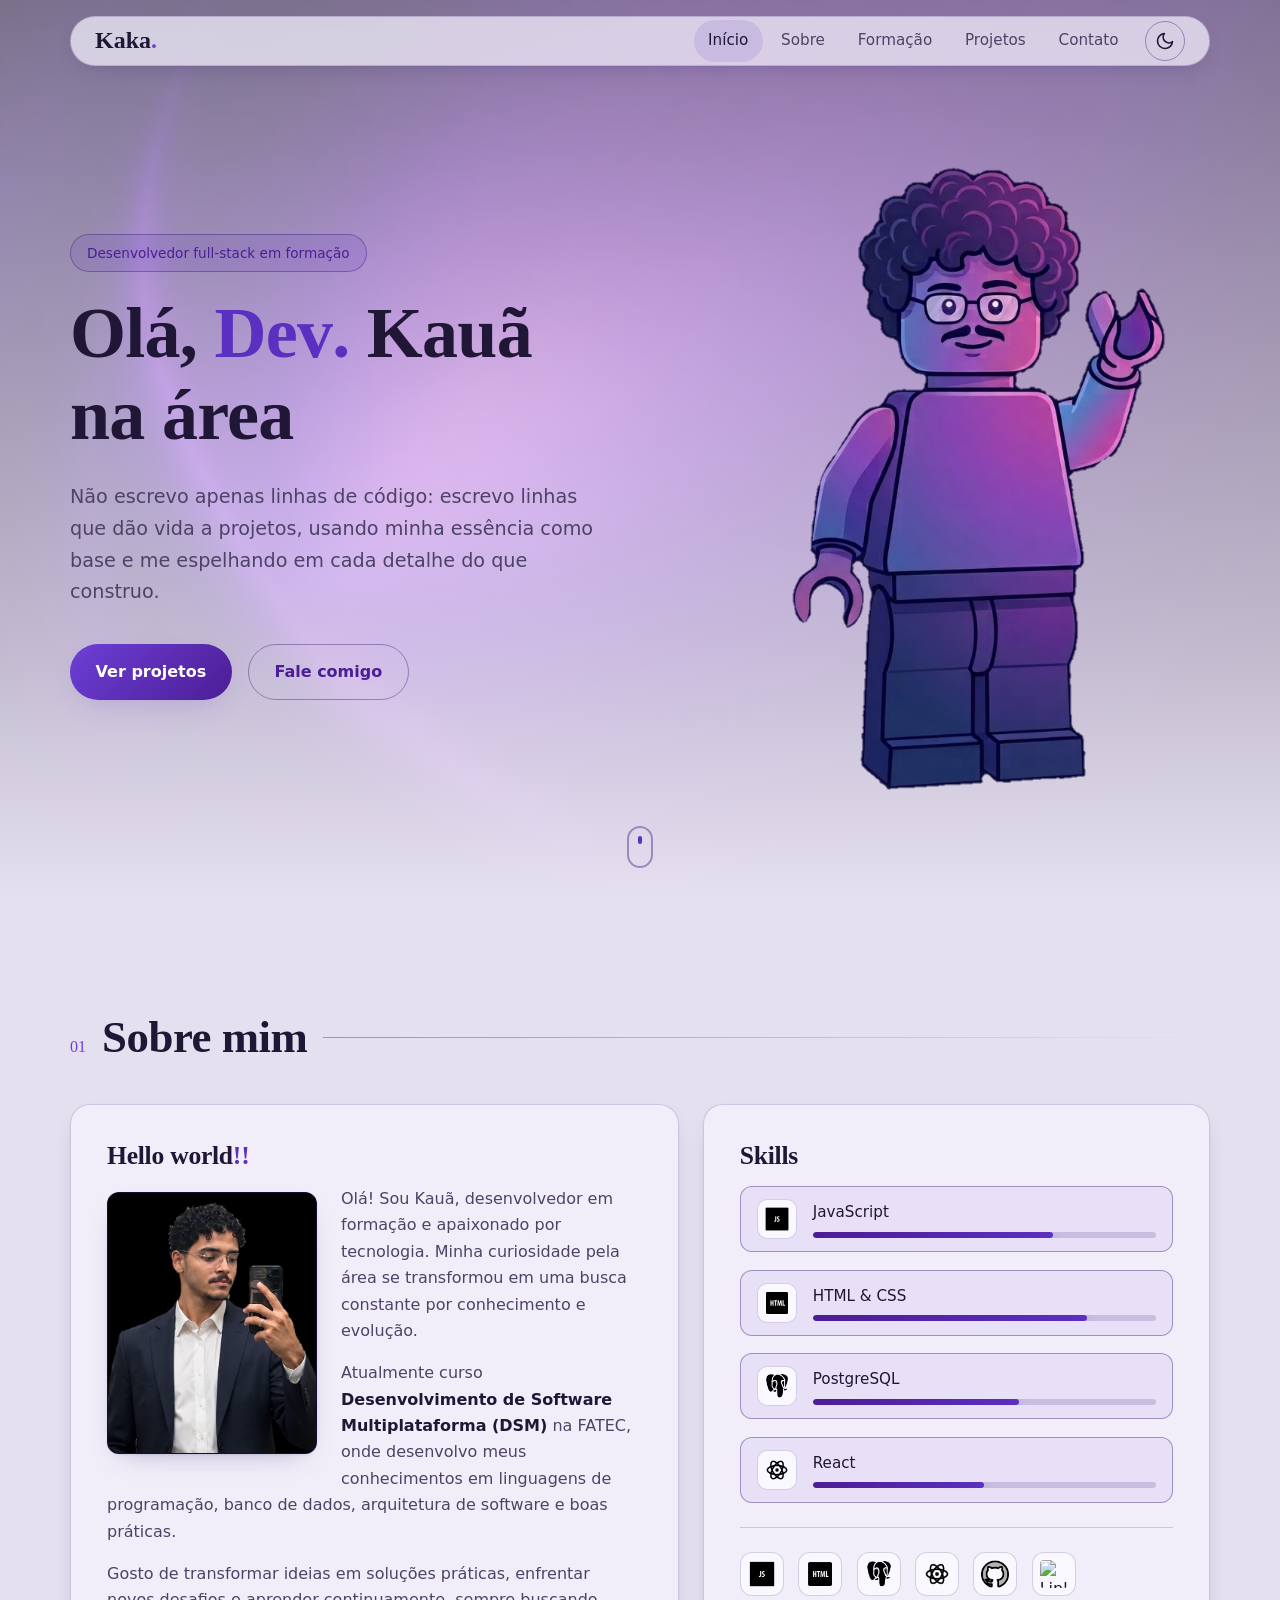
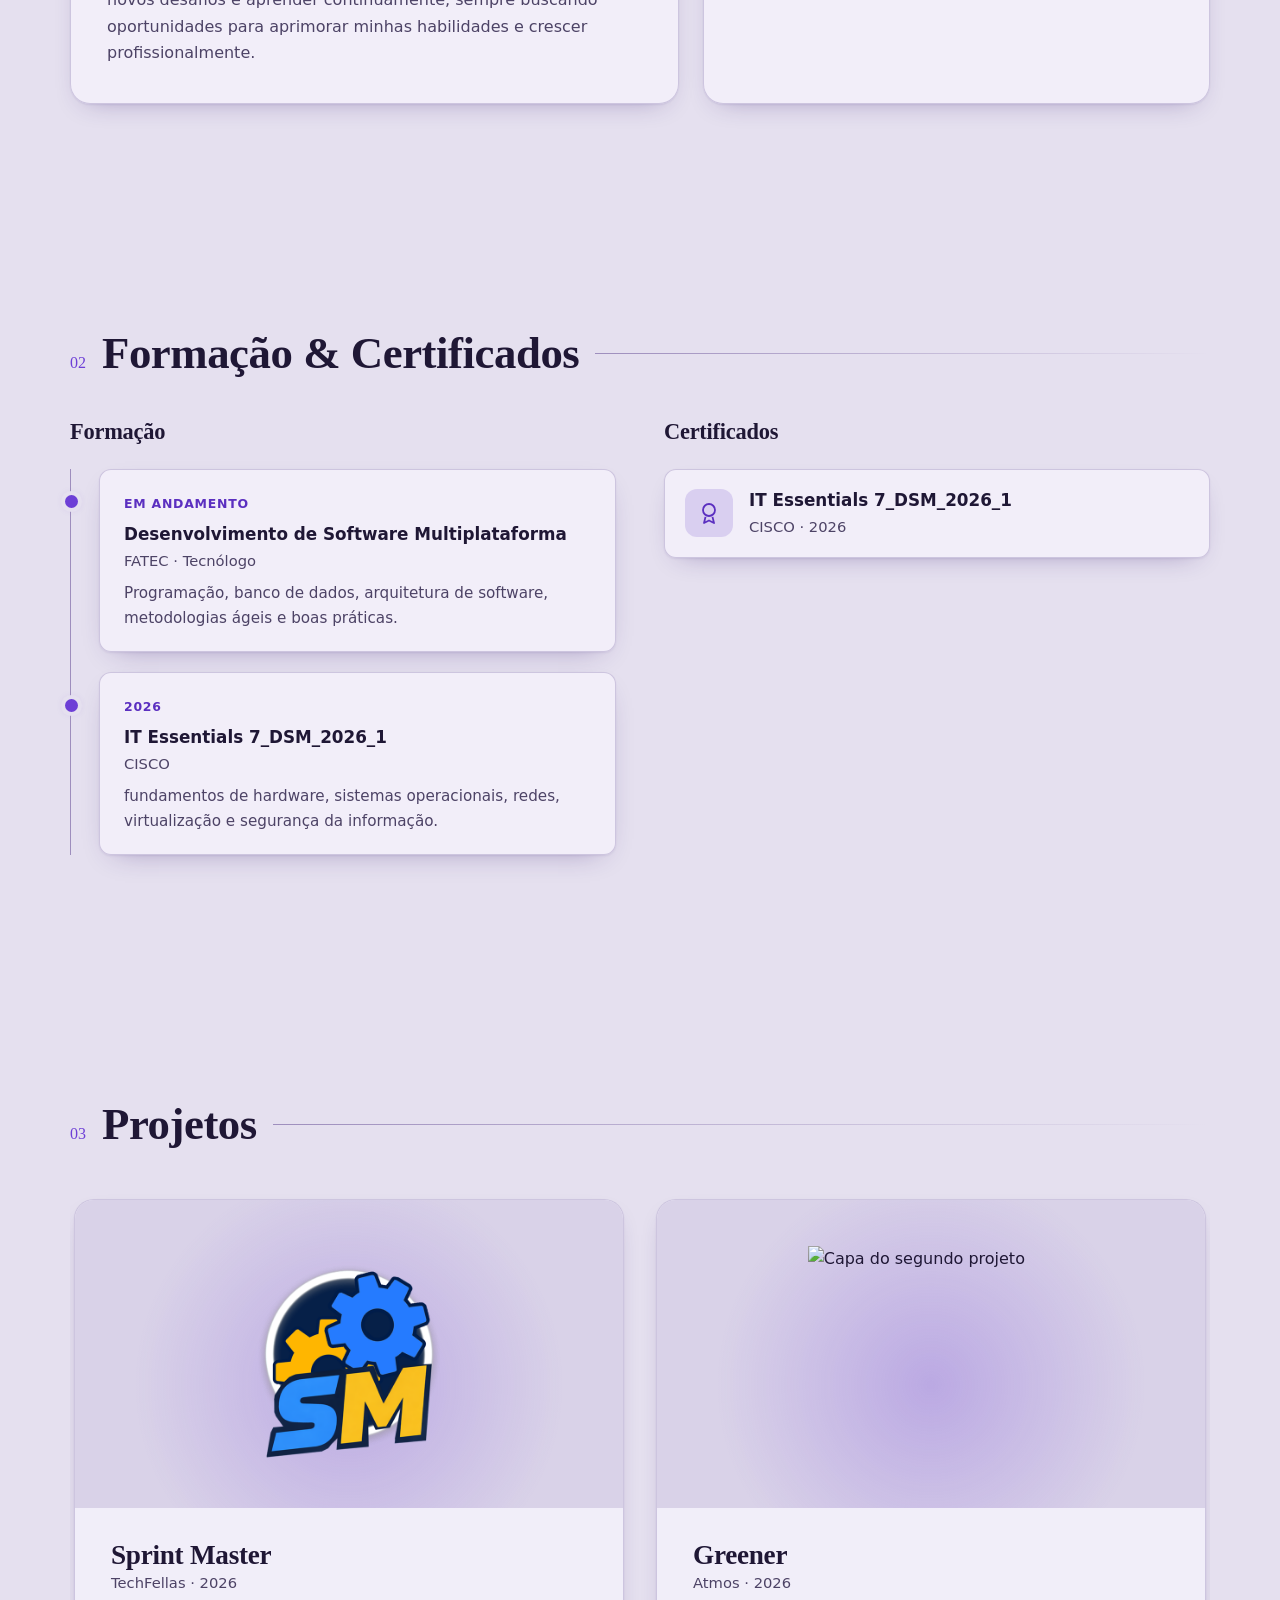
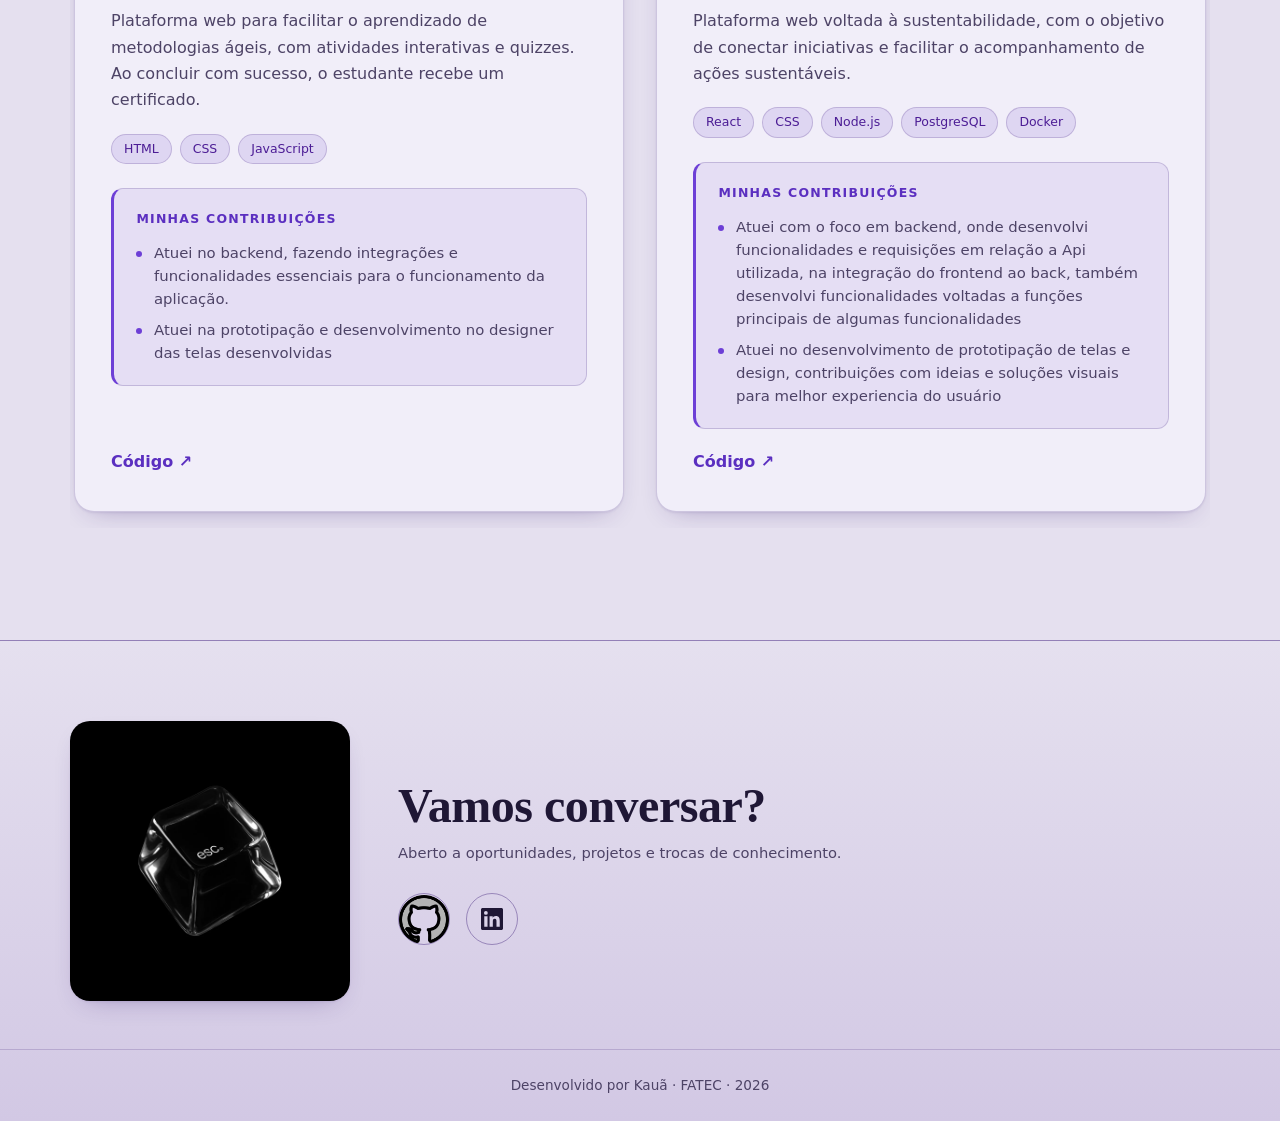
==== commit de4281c3: "ajuste3" ====
--- a/docs/index.html
+++ b/docs/index.html
@@ -5,13 +5,20 @@
     <meta charset="UTF-8">
     <meta name="viewport" content="width=device-width, initial-scale=1.0">
     <meta name="description" content="Portfólio de Kauã Cristian — desenvolvedor full-stack em formação (DSM - FATEC).">
+    <meta name="theme-color" content="#07040c">
     <title>Kauã | Portfólio</title>
 
-    <link rel="preconnect" href="https://fonts.googleapis.com">
-    <link rel="preconnect" href="https://fonts.gstatic.com" crossorigin>
-    <link
-        href="https://fonts.googleapis.com/css2?family=Fraunces:opsz,wght@9..144,600;9..144,800&family=Inter:wght@400;500;600&display=swap"
-        rel="stylesheet">
+    <!-- aplica o tema salvo ANTES de pintar a página (evita o "flash" de tema errado) -->
+    <script>
+        (function () {
+            var theme;
+            try { theme = localStorage.getItem('theme'); } catch (e) { }
+            if (theme !== 'light' && theme !== 'dark') {
+                theme = window.matchMedia('(prefers-color-scheme: light)').matches ? 'light' : 'dark';
+            }
+            document.documentElement.setAttribute('data-theme', theme);
+        })();
+    </script>
 
     <link rel="stylesheet" href="assets/css/main.css">
     <script src="assets/js/main.js" defer></script>
@@ -21,10 +28,6 @@
     <!-- ================= CABEÇALHO ================= -->
     <header class="header" id="header">
         <a href="#home" class="logo">Kaka<span>.</span></a>
-
-        <button class="menu-toggle" id="menu-toggle" aria-label="Abrir menu" aria-expanded="false" aria-controls="nav">
-            <span></span><span></span><span></span>
-        </button>
 
         <nav class="nav" id="nav">
             <a href="#home">Início</a>
@@ -33,6 +36,23 @@
             <a href="#projetos">Projetos</a>
             <a href="#contato">Contato</a>
         </nav>
+
+        <div class="header-actions">
+            <!-- Botão de tema: o JS troca o aria-label conforme o tema atual -->
+            <button class="theme-toggle" id="theme-toggle" type="button" aria-label="Mudar para tema claro">
+                <svg class="icon-sun" viewBox="0 0 24 24" aria-hidden="true">
+                    <circle cx="12" cy="12" r="4" />
+                    <path d="M12 2v2M12 20v2M4.93 4.93l1.41 1.41M17.66 17.66l1.41 1.41M2 12h2M20 12h2M4.93 19.07l1.41-1.41M17.66 6.34l1.41-1.41" />
+                </svg>
+                <svg class="icon-moon" viewBox="0 0 24 24" aria-hidden="true">
+                    <path d="M21 12.8A9 9 0 1 1 11.2 3a7 7 0 0 0 9.8 9.8Z" />
+                </svg>
+            </button>
+
+            <button class="menu-toggle" id="menu-toggle" aria-label="Abrir menu" aria-expanded="false" aria-controls="nav">
+                <span></span><span></span><span></span>
+            </button>
+        </div>
     </header>
 
     <main>
--- a/docs/assets/css/main.css
+++ b/docs/assets/css/main.css
@@ -1,8 +1,8 @@
-
 /* =========================================================
    VARIÁVEIS (cores, fontes e medidas usadas no site todo)
    ========================================================= */
 :root {
+    color-scheme: dark;
     --bg: #07040c;
     --bg-soft: #0f0a18;
     --surface: rgba(28, 16, 44, 0.6);
@@ -18,13 +18,152 @@
     --text: #f2ecff;
     --text-muted: #a99cc2;
 
-    --font-title: "Fraunces", Georgia, serif;
-    --font-body: "Inter", system-ui, -apple-system, "Segoe UI", sans-serif;
+    /* cores que mudam entre os temas */
+    --bg-glow-1: rgba(124, 58, 237, 0.22);
+    --bg-glow-2: rgba(91, 33, 182, 0.18);
+    --bg-glow-3: rgba(155, 92, 255, 0.12);
+    --header-bg: rgba(20, 10, 34, 0.55);
+    --header-bg-scrolled: rgba(12, 6, 22, 0.85);
+    --nav-bg: rgba(12, 6, 22, 0.96);
+    --btn-bg: rgba(20, 10, 34, 0.9);
+    --skill-bg: rgba(7, 4, 12, 0.4);
+    --track-bg: rgba(255, 255, 255, 0.08);
+    --link-hover: #fff;
+    --footer-end: #000;
+    --hero-overlay: linear-gradient(180deg, rgba(7, 4, 12, 0.2) 0%, rgba(7, 4, 12, 0.6) 70%, var(--bg) 100%);
+
+    --font-title: Georgia, "Times New Roman", Times, serif; /* fonte nativa */
+    --font-body: system-ui, -apple-system, "Segoe UI", Roboto, "Helvetica Neue", Arial, sans-serif; /* fonte nativa */
 
     --radius: 20px;
     --radius-sm: 12px;
     --container: 1140px;
     --header-h: 50px;
+}
+
+/* =========================================================
+   TEMA CLARO
+   O tema é definido pelo atributo data-theme no <html>.
+   Aqui só trocamos os valores das variáveis.
+   ========================================================= */
+/* Paleta confortável: fundo lavanda acinzentado (sem branco puro), cards um tom mais
+   claros que o fundo e elementos internos um tom mais escuros, para dar profundidade. */
+:root[data-theme="light"] {
+    color-scheme: light;
+    --bg: #e5e0ef;
+    --bg-soft: #d9d2e8;
+    --surface: rgba(243, 240, 250, 0.9);
+    --surface-solid: #f1eef9;
+    --border: rgba(60, 30, 120, 0.2);
+    --border-strong: rgba(60, 30, 120, 0.42);
+
+    --purple: #6d3fd6;
+    --purple-light: #5b2fc0;
+    --purple-dark: #4c1d95;
+    --glow: rgba(91, 47, 192, 0.22);
+
+    --text: #1f1735;
+    --text-muted: #4d4366;
+
+    --bg-glow-1: rgba(139, 105, 220, 0.2);
+    --bg-glow-2: rgba(120, 85, 200, 0.14);
+    --bg-glow-3: rgba(109, 63, 214, 0.1);
+    --header-bg: rgba(236, 232, 246, 0.78);
+    --header-bg-scrolled: rgba(236, 232, 246, 0.94);
+    --nav-bg: rgba(238, 234, 247, 0.98);
+    --btn-bg: rgba(241, 238, 249, 0.95);
+    --skill-bg: rgba(91, 47, 192, 0.07);
+    --track-bg: rgba(60, 30, 120, 0.18);
+    --link-hover: #3b1584;
+    --footer-end: #d2c8e4;
+    --hero-overlay: linear-gradient(180deg, rgba(229, 224, 239, 0.5) 0%, rgba(229, 224, 239, 0.82) 70%, var(--bg) 100%);
+
+    --accent-soft: rgba(91, 47, 192, 0.12);
+    --shadow-card: 0 10px 28px -16px rgba(50, 25, 110, 0.45), 0 1px 2px rgba(50, 25, 110, 0.08);
+}
+
+/* detalhes só do tema claro: sombras suaves e elementos internos mais marcados */
+:root[data-theme="light"] .card,
+:root[data-theme="light"] .timeline-item,
+:root[data-theme="light"] .cert-card,
+:root[data-theme="light"] .project-card {
+    box-shadow: var(--shadow-card);
+}
+
+:root[data-theme="light"] .header {
+    box-shadow: 0 8px 24px -14px rgba(50, 25, 110, 0.4);
+}
+
+:root[data-theme="light"] .nav a:hover,
+:root[data-theme="light"] .nav a.active,
+:root[data-theme="light"] .theme-toggle:hover,
+:root[data-theme="light"] .btn-ghost:hover {
+    background: var(--accent-soft);
+}
+
+:root[data-theme="light"] .eyebrow {
+    background: var(--accent-soft);
+    color: var(--purple-dark);
+}
+
+:root[data-theme="light"] .tags li {
+    background: var(--accent-soft);
+    color: var(--purple-dark);
+    border: 1px solid var(--border);
+}
+
+:root[data-theme="light"] .cert-icon {
+    background: rgba(91, 47, 192, 0.16);
+}
+
+:root[data-theme="light"] .project-contrib {
+    background: rgba(91, 47, 192, 0.08);
+}
+
+:root[data-theme="light"] .project-cover {
+    background:
+        radial-gradient(circle at 50% 60%, rgba(109, 63, 214, 0.28), transparent 65%),
+        var(--bg-soft);
+}
+
+:root[data-theme="light"] .skill img,
+:root[data-theme="light"] .skill-icons img {
+    background: #faf8ff;
+    border: 1px solid var(--border);
+}
+
+:root[data-theme="light"] .skill {
+    border-color: var(--border-strong);
+}
+
+:root[data-theme="light"] .btn-ghost {
+    border-color: var(--border-strong);
+    color: var(--purple-dark);
+}
+
+:root[data-theme="light"] .timeline-item::before {
+    box-shadow: 0 0 0 4px var(--bg), 0 0 10px var(--glow);
+}
+
+:root[data-theme="light"] .footer {
+    border-top-color: var(--border-strong);
+}
+
+:root[data-theme="light"] .about-photo,
+:root[data-theme="light"] .footer-img {
+    box-shadow: var(--shadow-card);
+}
+
+/* transição suave só no momento da troca de tema (classe colocada pelo JS) */
+.theme-anim,
+.theme-anim *,
+.theme-anim *::before,
+.theme-anim *::after {
+    transition:
+        background-color 0.4s ease,
+        color 0.4s ease,
+        border-color 0.4s ease,
+        box-shadow 0.4s ease !important;
 }
 
 /* =========================================================
@@ -51,9 +190,9 @@
     background-color: var(--bg);
     /* brilhos roxos de fundo */
     background-image:
-        radial-gradient(60rem 40rem at 85% -10%, rgba(124, 58, 237, 0.22), transparent 60%),
-        radial-gradient(50rem 40rem at -10% 40%, rgba(91, 33, 182, 0.18), transparent 60%),
-        radial-gradient(50rem 40rem at 110% 90%, rgba(155, 92, 255, 0.12), transparent 60%);
+        radial-gradient(60rem 40rem at 85% -10%, var(--bg-glow-1), transparent 60%),
+        radial-gradient(50rem 40rem at -10% 40%, var(--bg-glow-2), transparent 60%),
+        radial-gradient(50rem 40rem at 110% 90%, var(--bg-glow-3), transparent 60%);
     background-attachment: fixed;
     overflow-x: hidden;
 }
@@ -180,6 +319,7 @@
 }
 
 .btn-primary {
+    color: #fff;
     background: linear-gradient(135deg, var(--purple), var(--purple-dark));
     box-shadow: 0 10px 30px -10px var(--glow);
 }
@@ -212,7 +352,7 @@
     display: flex;
     align-items: center;
     justify-content: space-between;
-    background: rgba(20, 10, 34, 0.55);
+    background: var(--header-bg);
     border: 1px solid var(--border);
     border-radius: 999px;
     backdrop-filter: blur(16px);
@@ -223,7 +363,7 @@
 .header.scrolled {
     top: 10px;
     width: min(100% - 2rem, 820px);
-    background: rgba(12, 6, 22, 0.85);
+    background: var(--header-bg-scrolled);
 }
 
 .logo {
@@ -239,6 +379,63 @@
 .nav {
     display: flex;
     gap: 0.25rem;
+    margin-left: auto;
+}
+
+/* grupo à direita do header: botão de tema + hambúrguer */
+.header-actions {
+    display: flex;
+    align-items: center;
+    gap: 0.5rem;
+    margin-left: 0.75rem;
+}
+
+/* botão de trocar tema */
+.theme-toggle {
+    position: relative;
+    display: grid;
+    place-items: center;
+    width: 40px;
+    height: 40px;
+    border: 1px solid var(--border-strong);
+    border-radius: 50%;
+    color: var(--text);
+    transition: background-color 0.25s, border-color 0.25s, transform 0.25s;
+}
+
+.theme-toggle:hover {
+    background: rgba(155, 92, 255, 0.15);
+    border-color: var(--purple-light);
+    transform: rotate(12deg);
+}
+
+.theme-toggle svg {
+    grid-area: 1 / 1;
+    width: 20px;
+    height: 20px;
+    fill: none;
+    stroke: currentColor;
+    stroke-width: 2;
+    stroke-linecap: round;
+    stroke-linejoin: round;
+    transition: opacity 0.3s, transform 0.5s cubic-bezier(0.22, 1, 0.36, 1);
+}
+
+/* tema escuro: mostra o sol (clicar leva ao claro) */
+.theme-toggle .icon-moon {
+    opacity: 0;
+    transform: rotate(-90deg) scale(0.5);
+}
+
+/* tema claro: mostra a lua (clicar leva ao escuro) */
+:root[data-theme="light"] .theme-toggle .icon-sun {
+    opacity: 0;
+    transform: rotate(90deg) scale(0.5);
+}
+
+:root[data-theme="light"] .theme-toggle .icon-moon {
+    opacity: 1;
+    transform: none;
 }
 
 .nav a {
@@ -298,7 +495,7 @@
     align-items: center;
     padding: calc(var(--header-h) + 3rem) 0 4rem;
     background:
-        linear-gradient(180deg, rgba(7, 4, 12, 0.2) 0%, rgba(7, 4, 12, 0.6) 70%, var(--bg) 100%),
+        var(--hero-overlay),
         url("../img/project-bg.jpeg") center / cover no-repeat;
 }
 
@@ -503,7 +700,7 @@
     padding: 0.75rem 1rem;
     border: 1px solid var(--border);
     border-radius: var(--radius-sm);
-    background: rgba(7, 4, 12, 0.4);
+    background: var(--skill-bg);
     transition: border-color 0.3s, transform 0.3s;
 }
 
@@ -536,7 +733,7 @@
 .skill-bar {
     height: 6px;
     border-radius: 999px;
-    background: rgba(255, 255, 255, 0.08);
+    background: var(--track-bg);
     overflow: hidden;
 }
 
@@ -866,7 +1063,7 @@
 }
 
 .project-links a:hover {
-    color: #fff;
+    color: var(--link-hover);
 }
 
 .project-card--soon {
@@ -890,9 +1087,9 @@
     width: 48px;
     height: 48px;
     border-radius: 50%;
-    background: rgba(20, 10, 34, 0.9);
+    background: var(--btn-bg);
     border: 1px solid var(--border-strong);
-    transition: background-color 0.25s, opacity 0.25s, transform 0.25s;
+    transition: background-color 0.25s, color 0.25s, opacity 0.25s, transform 0.25s;
 }
 
 .carousel-btn svg {
@@ -906,6 +1103,7 @@
 }
 
 .carousel-btn:hover:not(:disabled) {
+    color: #fff;
     background: var(--purple);
     transform: scale(1.08);
 }
@@ -956,7 +1154,7 @@
 .footer {
     padding-top: clamp(3rem, 8vw, 5rem);
     border-top: 1px solid var(--border);
-    background: linear-gradient(180deg, var(--bg) 0%, #000 100%);
+    background: linear-gradient(180deg, var(--bg) 0%, var(--footer-end) 100%);
 }
 
 .footer-grid {
@@ -998,6 +1196,7 @@
 }
 
 .socials a:hover {
+    color: #fff;
     background: var(--purple);
     transform: translateY(-4px);
     box-shadow: 0 10px 25px -8px var(--glow);
@@ -1085,6 +1284,10 @@
         display: flex;
     }
 
+    .header-actions {
+        margin-left: auto;
+    }
+
     .nav {
         position: absolute;
         top: calc(100% + 10px);
@@ -1092,7 +1295,7 @@
         right: 0;
         flex-direction: column;
         padding: 0.75rem;
-        background: rgba(12, 6, 22, 0.96);
+        background: var(--nav-bg);
         border: 1px solid var(--border);
         border-radius: var(--radius);
         opacity: 0;
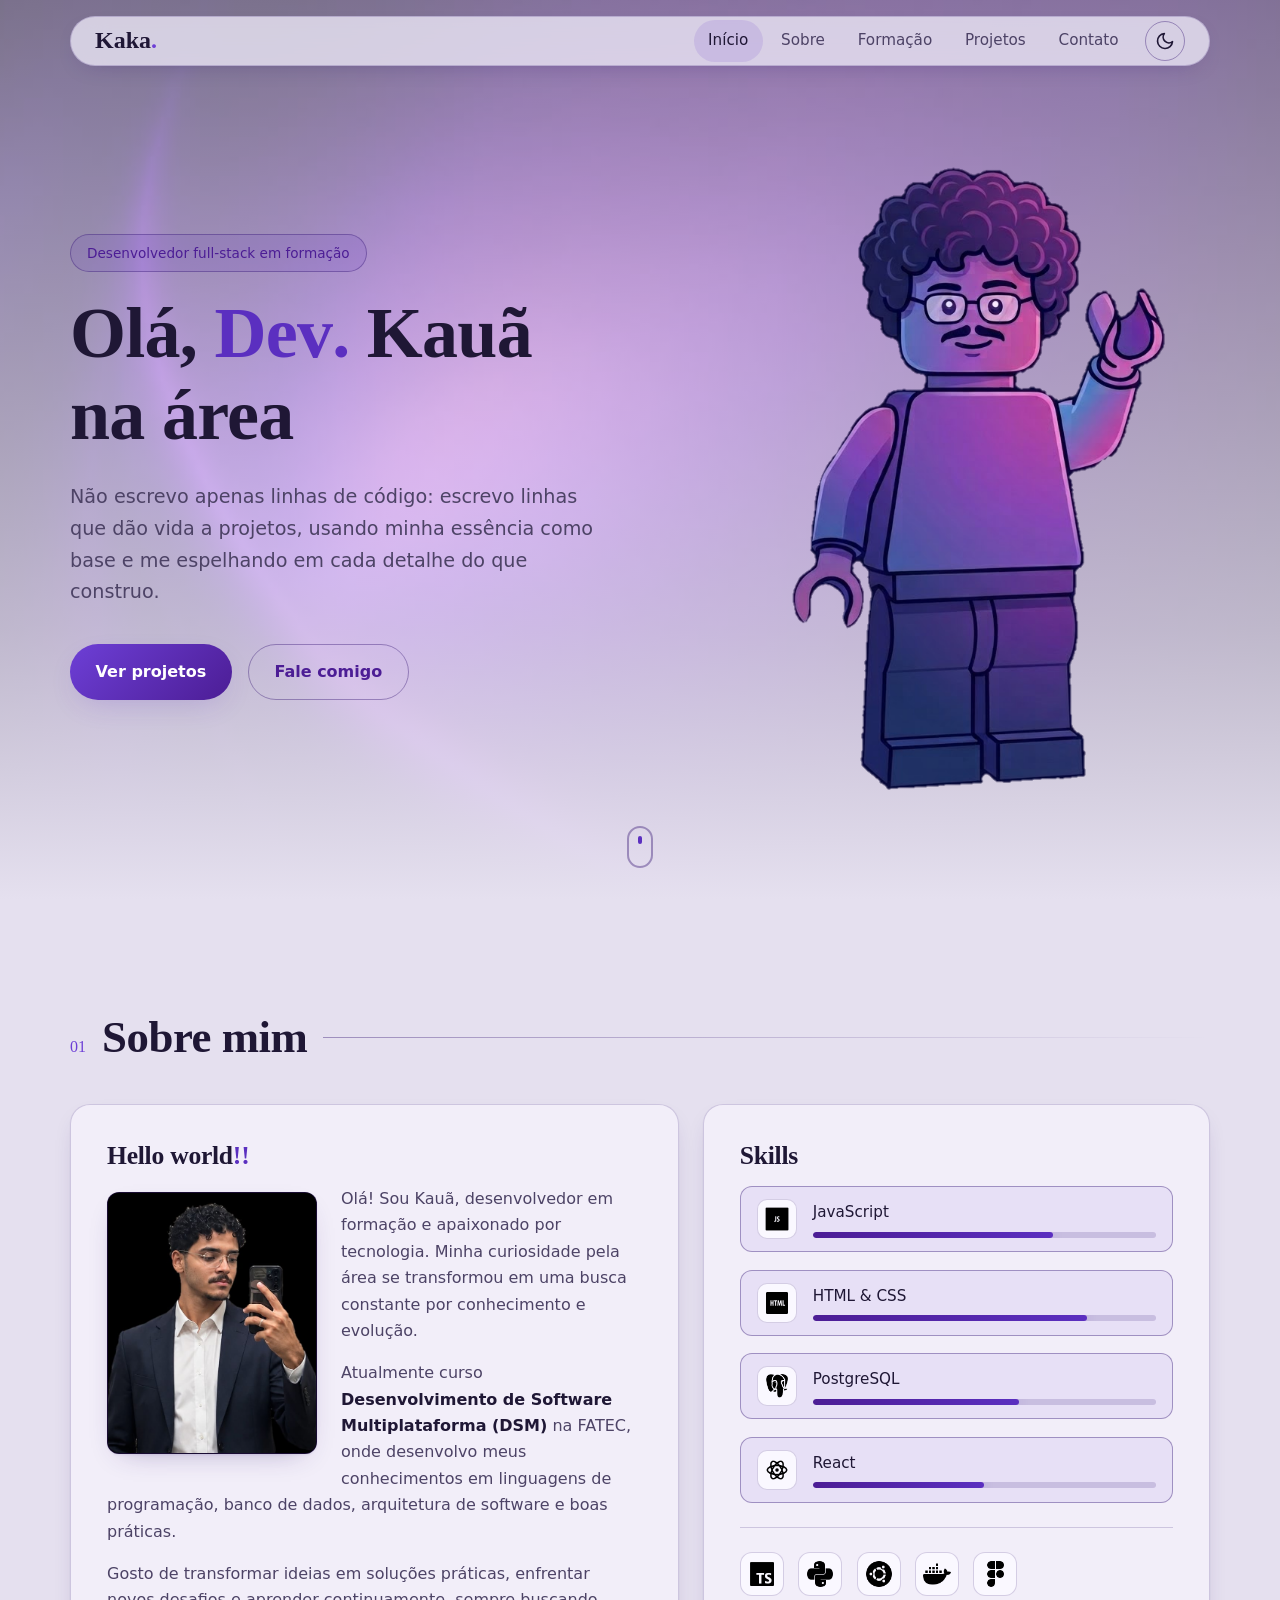
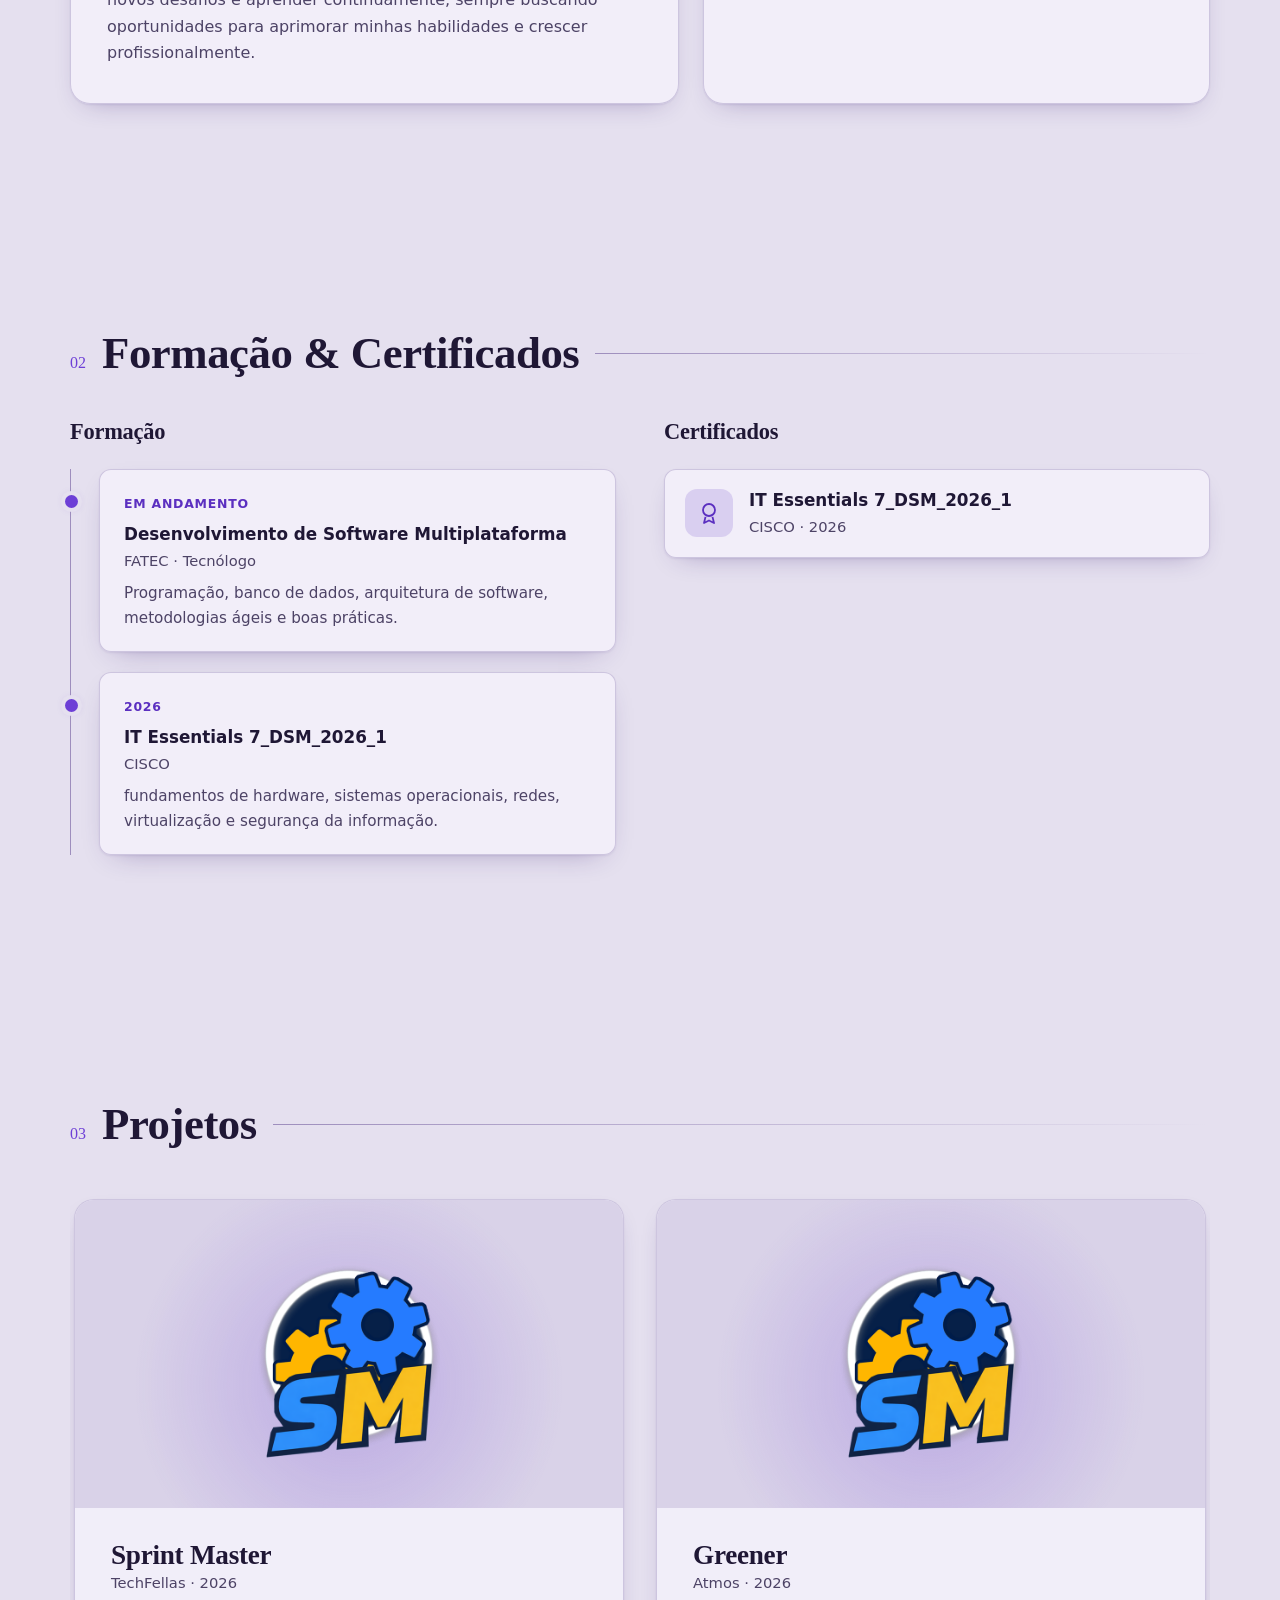
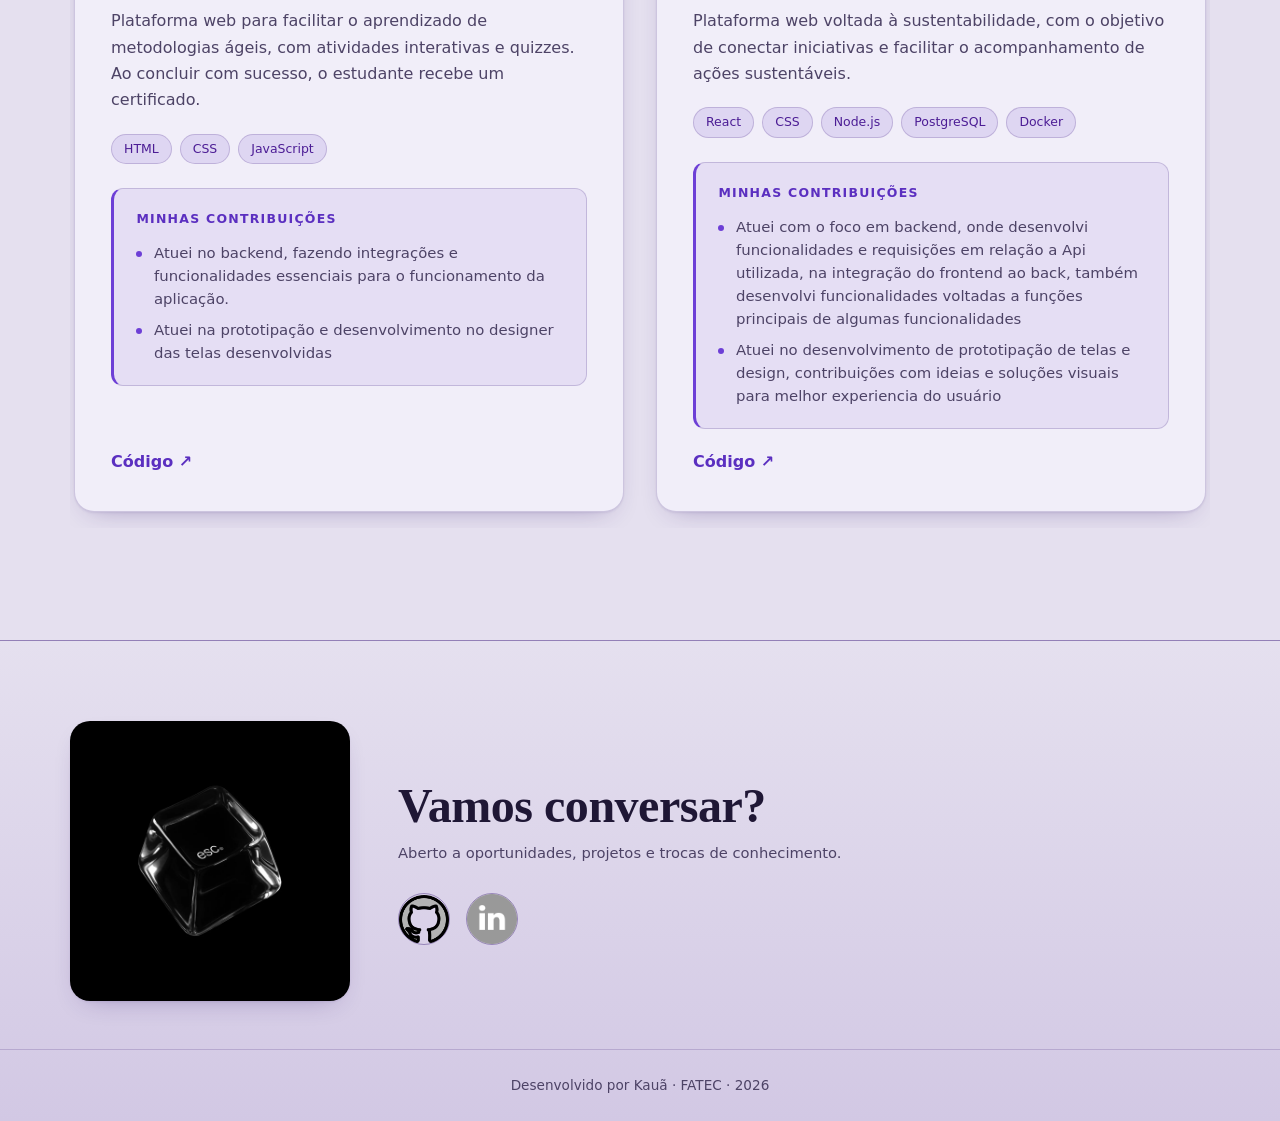
==== commit a3ed43ab: "ajuste4" ====
--- a/docs/index.html
+++ b/docs/index.html
@@ -77,7 +77,7 @@
                 </div>
 
                 <div class="hero-img reveal" style="--delay: 200ms">
-                    <img src="assets/img/1795708613810.png" alt="Ilustração do Sonic em estilo holográfico roxo"
+                    <img src="assets/img/lego-my.png" alt="Ilustração do Sonic em estilo holográfico roxo"
                         width="400" height="400">
                 </div>
             </div>
@@ -162,17 +162,15 @@
                             </li>
                         </ul>
                         <ul class="skill-icons" aria-label="Outras tecnologias">
-                            <li><img src="assets/img/js.png" alt="JavaScript" title="JavaScript" width="40" height="40">
-                            </li>
-                            <li><img src="assets/img/html.png" alt="HTML e CSS" title="HTML e CSS" width="40"
+                            <li><img src="assets/img/icon-Ts.png" alt="Typescript" title="JavaScript" width="40" height="40">
+                            </li>
+                            <li><img src="assets/img/icon-python.png" alt="Python" title="HTML e CSS" width="40"
                                     height="40"></li>
-                            <li><img src="assets/img/postgres.png" alt="PostgreSQL" title="PostgreSQL" width="40"
+                            <li><img src="assets/img/icon-ubuntu.png" alt="Ubuntu" title="PostgreSQL" width="40"
                                     height="40"></li>
-                            <li><img src="assets/img/react.png" alt="React" title="React" width="40" height="40"></li>
-                            <li><img src="assets/img/github.png" alt="GitHub" title="GitHub" width="40" height="40">
-                            </li>
-                            <li><img src="assets/img/linkedin.png" alt="LinkedIn" title="LinkedIn" width="40"
-                                    height="40"></li>
+                            <li><img src="assets/img/icon-docker.png" alt="Docker" title="React" width="40" height="40"></li>
+                            <li><img src="assets/img/icon-figma.png" alt="figma" title="GitHub" width="40" height="40">
+                            </li>
                         </ul>
                     </article>
                 </div>
@@ -249,7 +247,7 @@
                         <li class="project-card">
                             <div class="project-cover">
                                 <img class="img-default"
-                                    src="assets/img/579994427-b285bf24-ae11-4279-830a-d5c1bcd4bd6b.png"
+                                    src="assets/img/sprint-Master.png"
                                     alt="Logo do Sprint Master" loading="lazy">
                                 <img class="img-hover" src="assets/img/sm.gif" alt="" aria-hidden="true" loading="lazy">
                             </div>
@@ -283,8 +281,10 @@
 
                         <li class="project-card">
                             <div class="project-cover">
-                                <img class="img-default" src="assets/img/image1.png" alt="Capa do segundo projeto"
-                                    loading="lazy">
+                                <img class="img-default"
+                                    src="assets/img/sprint-Master.png"
+                                    alt="Logo do Sprint Master" loading="lazy">
+                                <img class="img-hover" src="assets/img/sm.gif" alt="" aria-hidden="true" loading="lazy">
                             </div>
                             <div class="project-body">
                                 <h3>Greener</h3>
@@ -345,11 +345,8 @@
                         <img src="./assets/img/github.png" alt="">
                     </a>
                     <!-- Troque o href pelo link do seu LinkedIn -->
-                    <a href="#" target="_blank" rel="noopener" aria-label="LinkedIn">
-                        <svg viewBox="0 0 24 24">
-                            <path
-                                d="M20.45 20.45h-3.56v-5.57c0-1.33-.02-3.04-1.85-3.04-1.85 0-2.14 1.45-2.14 2.94v5.67H9.35V9h3.41v1.56h.05c.48-.9 1.64-1.85 3.37-1.85 3.6 0 4.27 2.37 4.27 5.46v6.28ZM5.34 7.43a2.06 2.06 0 1 1 0-4.13 2.06 2.06 0 0 1 0 4.13ZM7.12 20.45H3.56V9h3.56v11.45ZM22.22 0H1.77C.79 0 0 .77 0 1.73v20.54C0 23.23.79 24 1.77 24h20.45c.98 0 1.78-.77 1.78-1.73V1.73C24 .77 23.2 0 22.22 0Z" />
-                        </svg>
+                    <a href="https://www.linkedin.com/in/kau%C3%A3-cristian-de-paula/" target="_blank" rel="noopener" aria-label="LinkedIn">
+                        <img src="./assets/img/icon-link.png" alt="">
                     </a>
                 </div>
             </div>
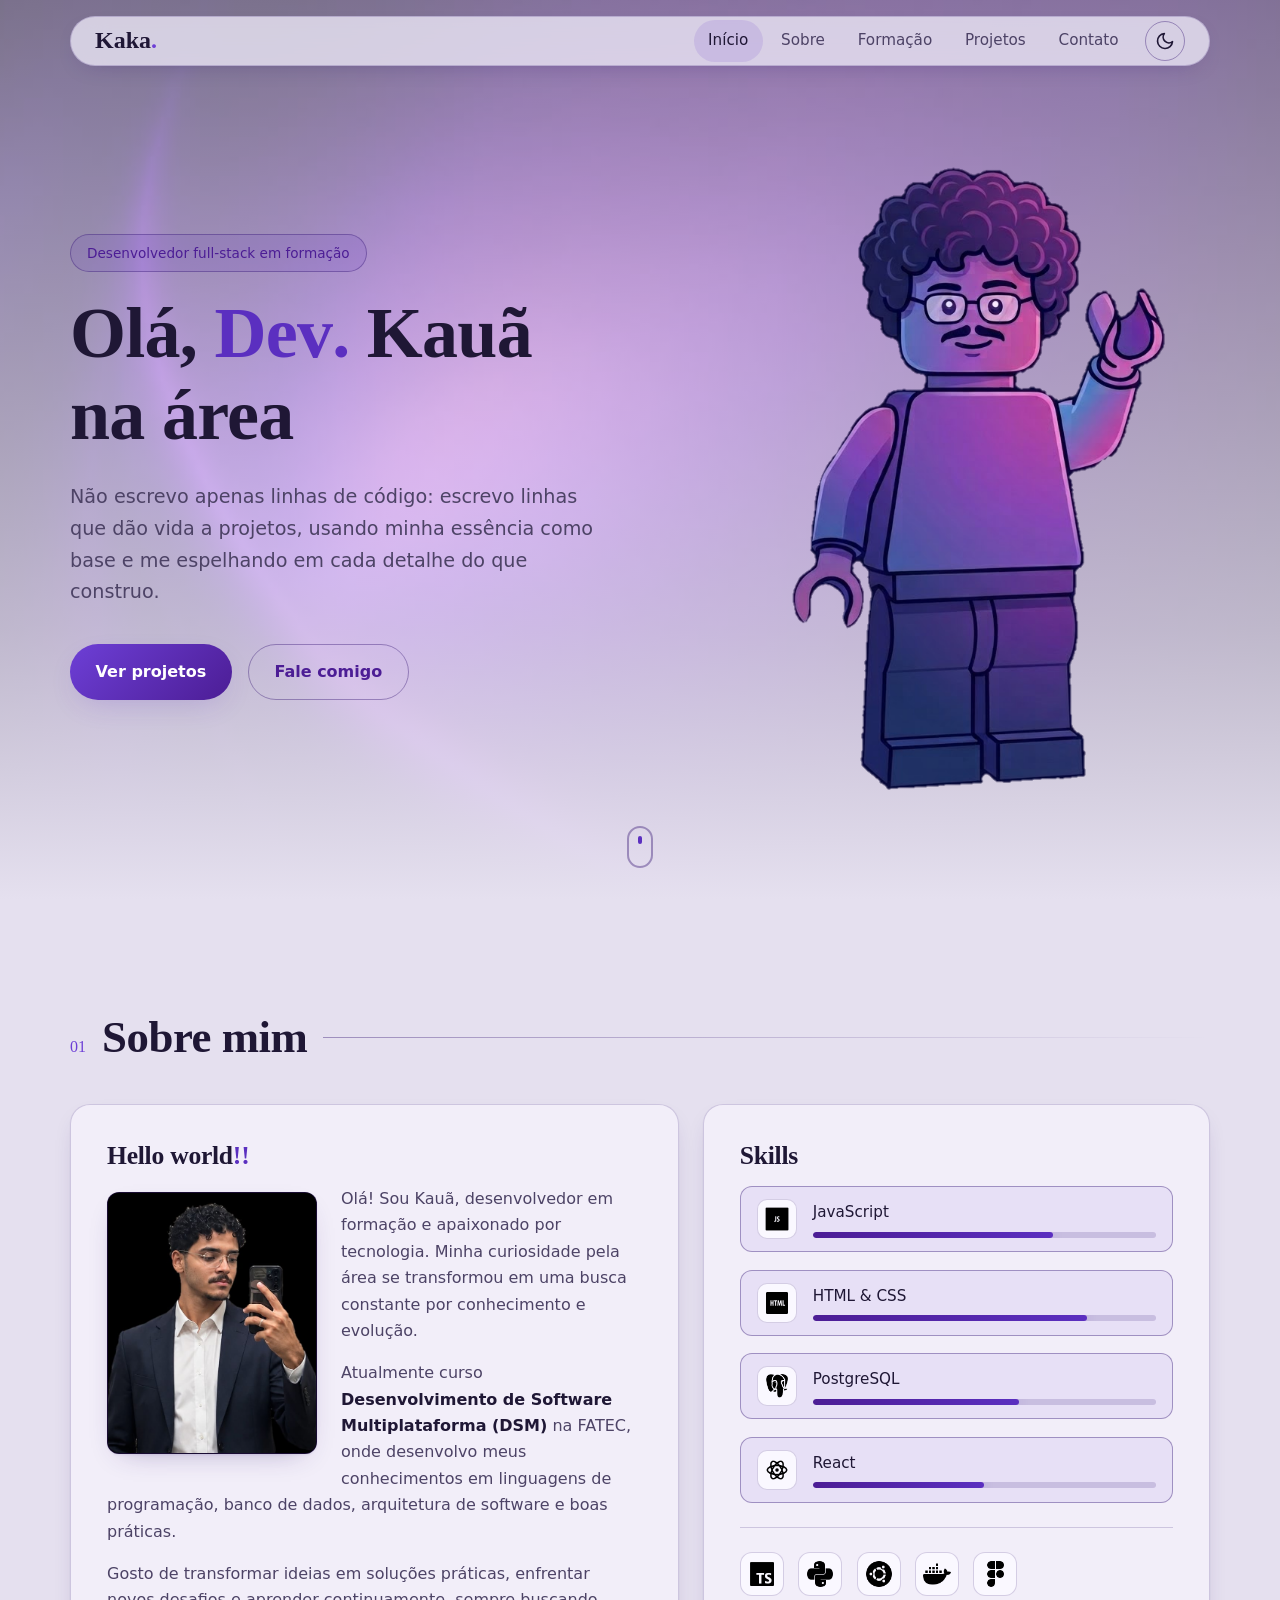
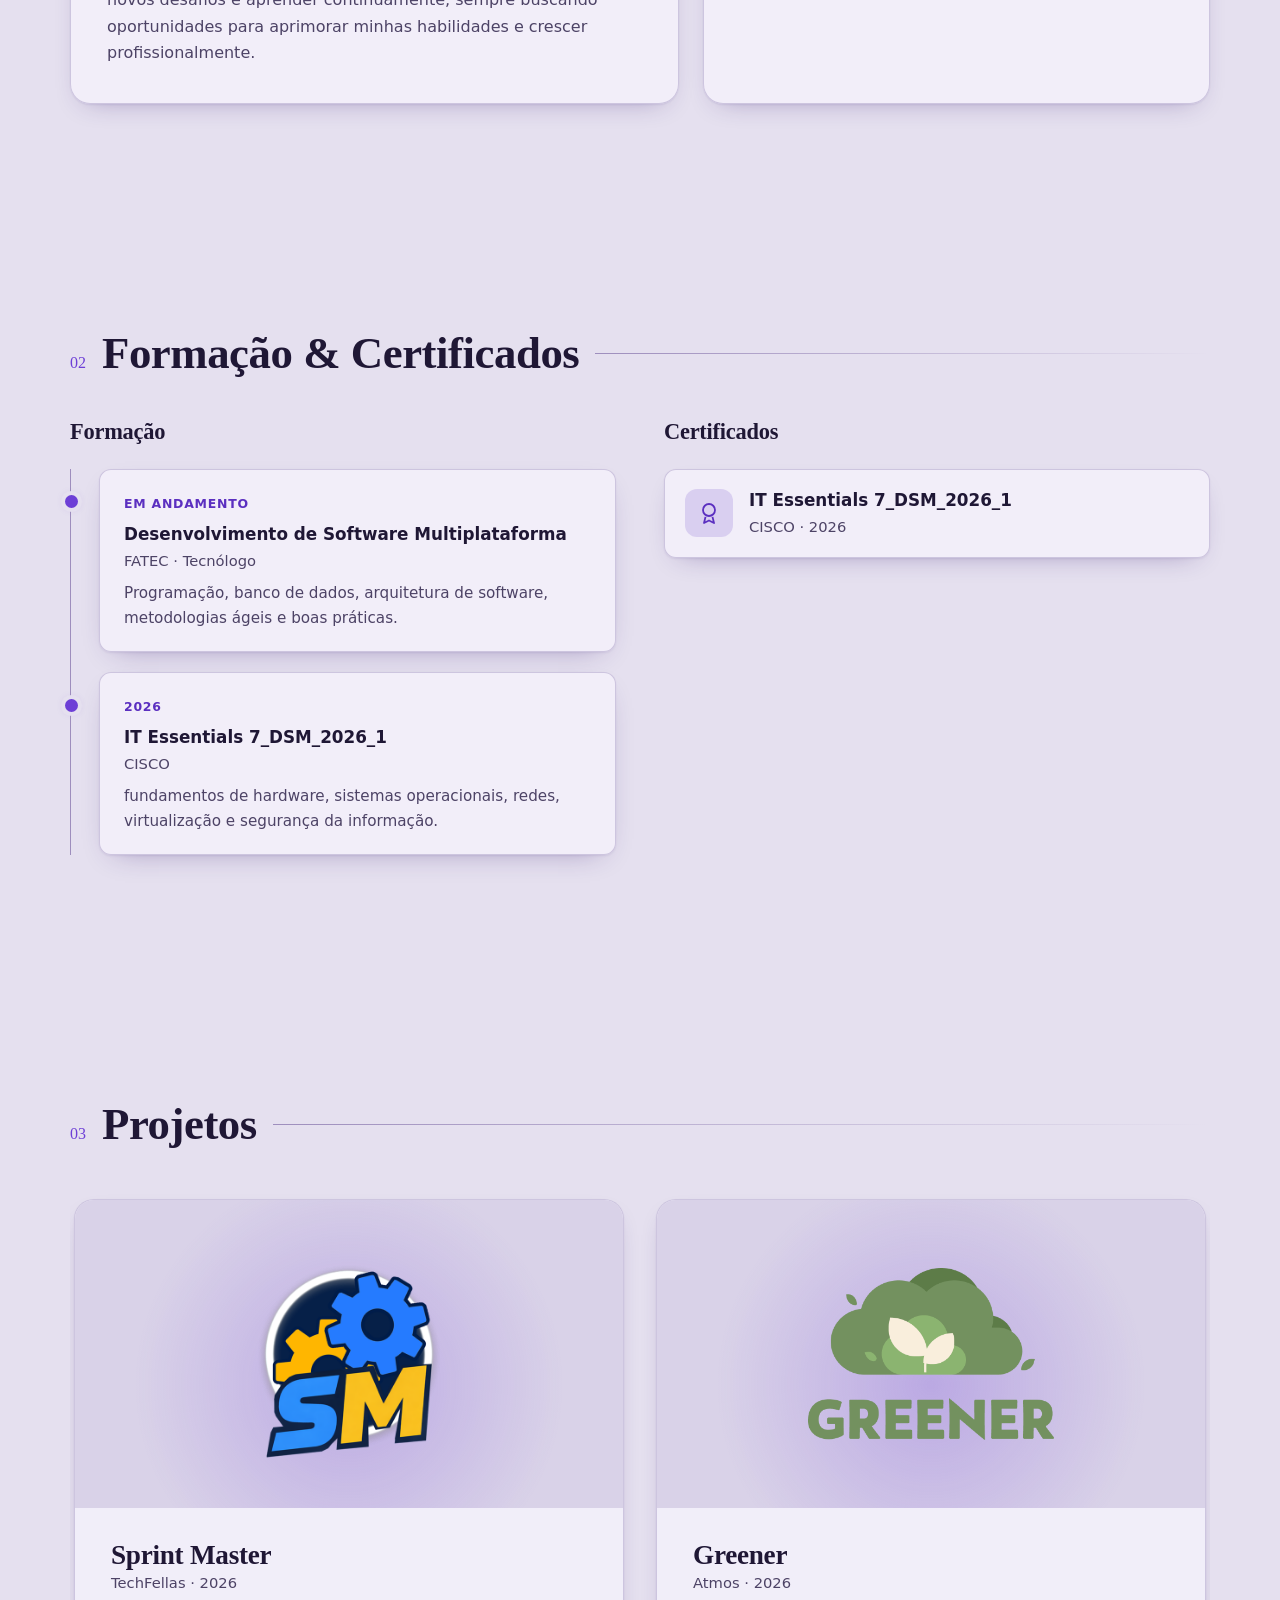
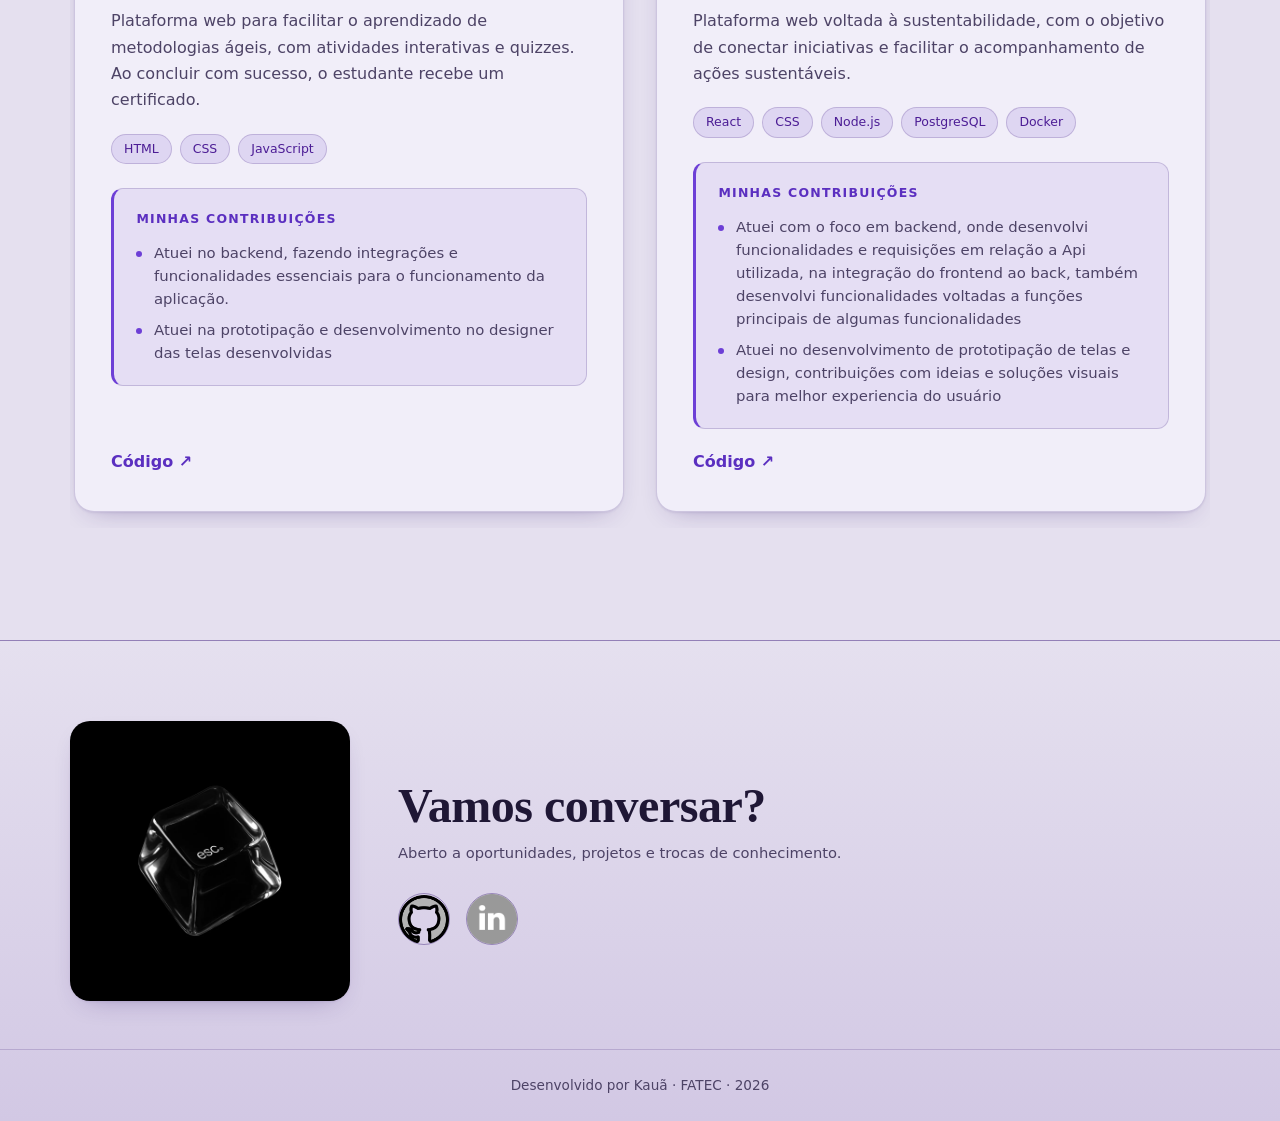
==== commit 732f30bb: "ajuste4" ====
--- a/docs/index.html
+++ b/docs/index.html
@@ -282,7 +282,7 @@
                         <li class="project-card">
                             <div class="project-cover">
                                 <img class="img-default"
-                                    src="assets/img/sprint-Master.png"
+                                    src="assets/img/Greener.png"
                                     alt="Logo do Sprint Master" loading="lazy">
                                 <img class="img-hover" src="assets/img/sm.gif" alt="" aria-hidden="true" loading="lazy">
                             </div>
